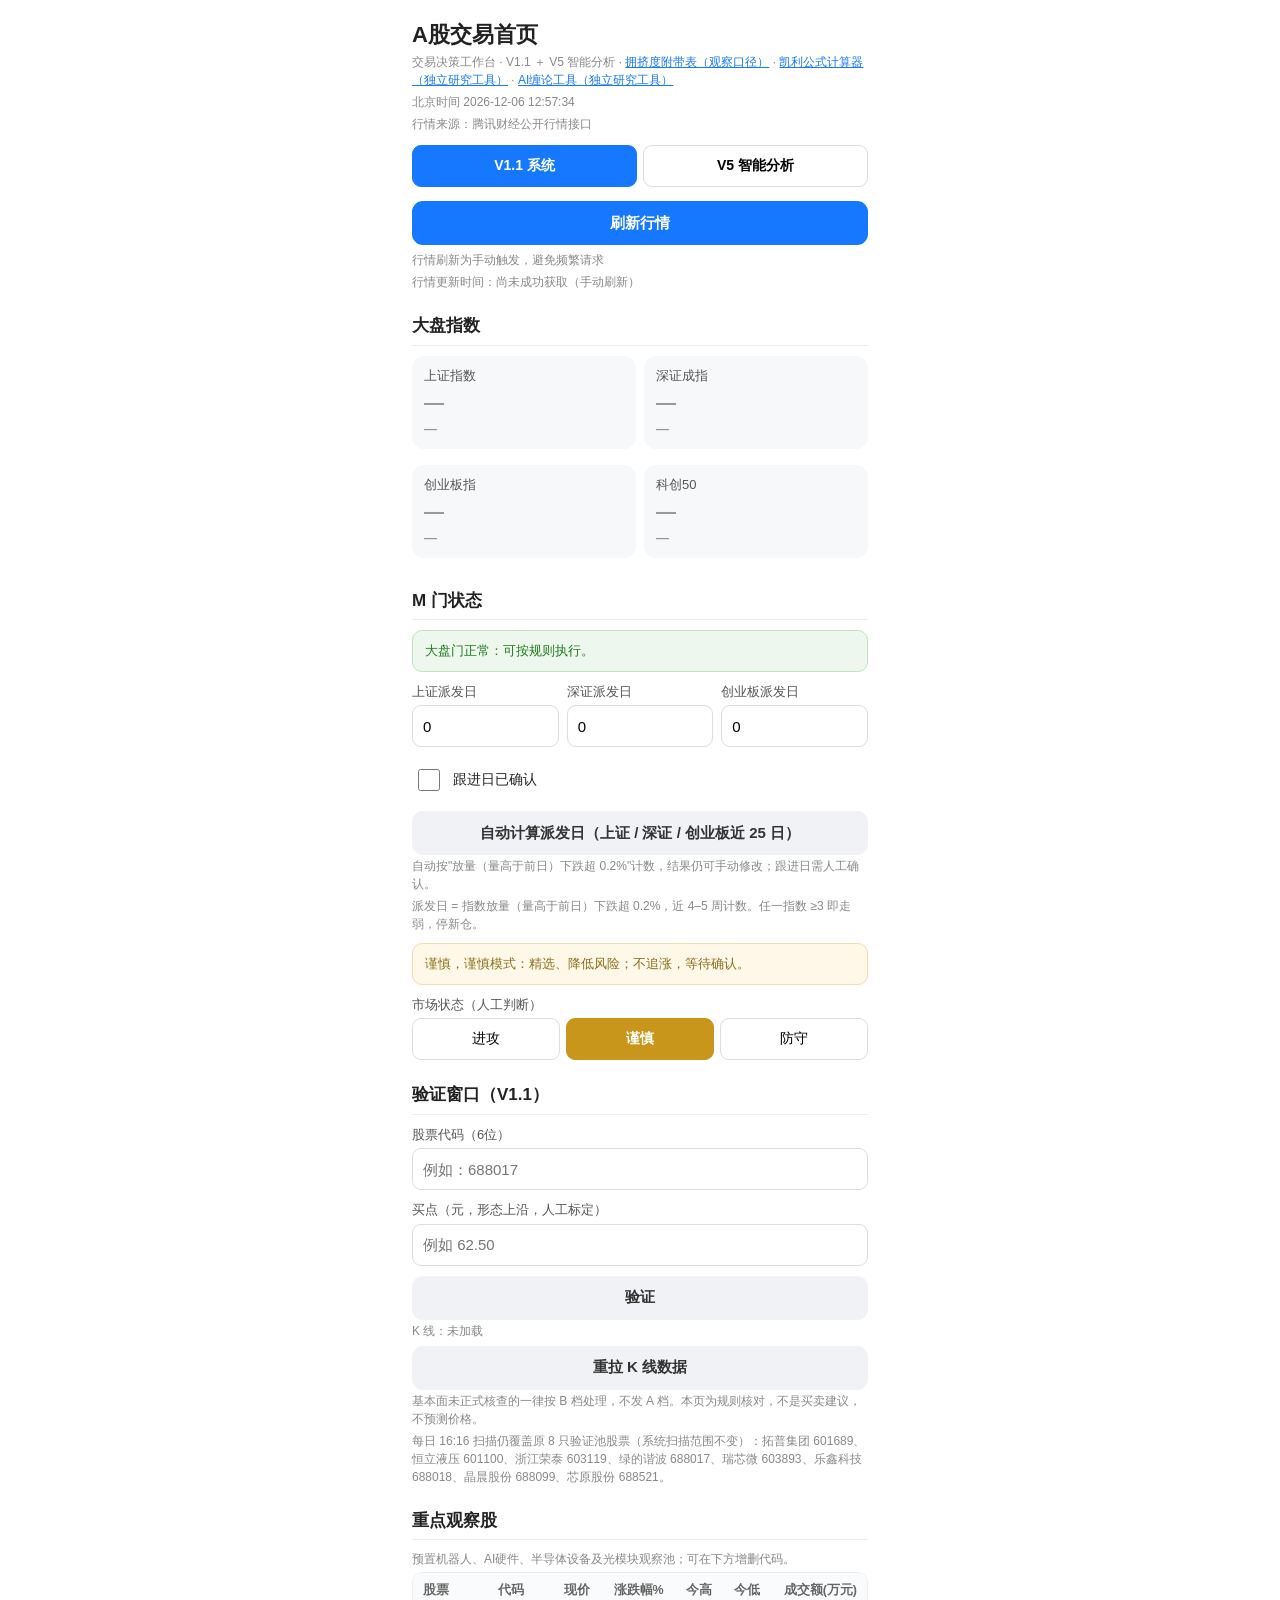
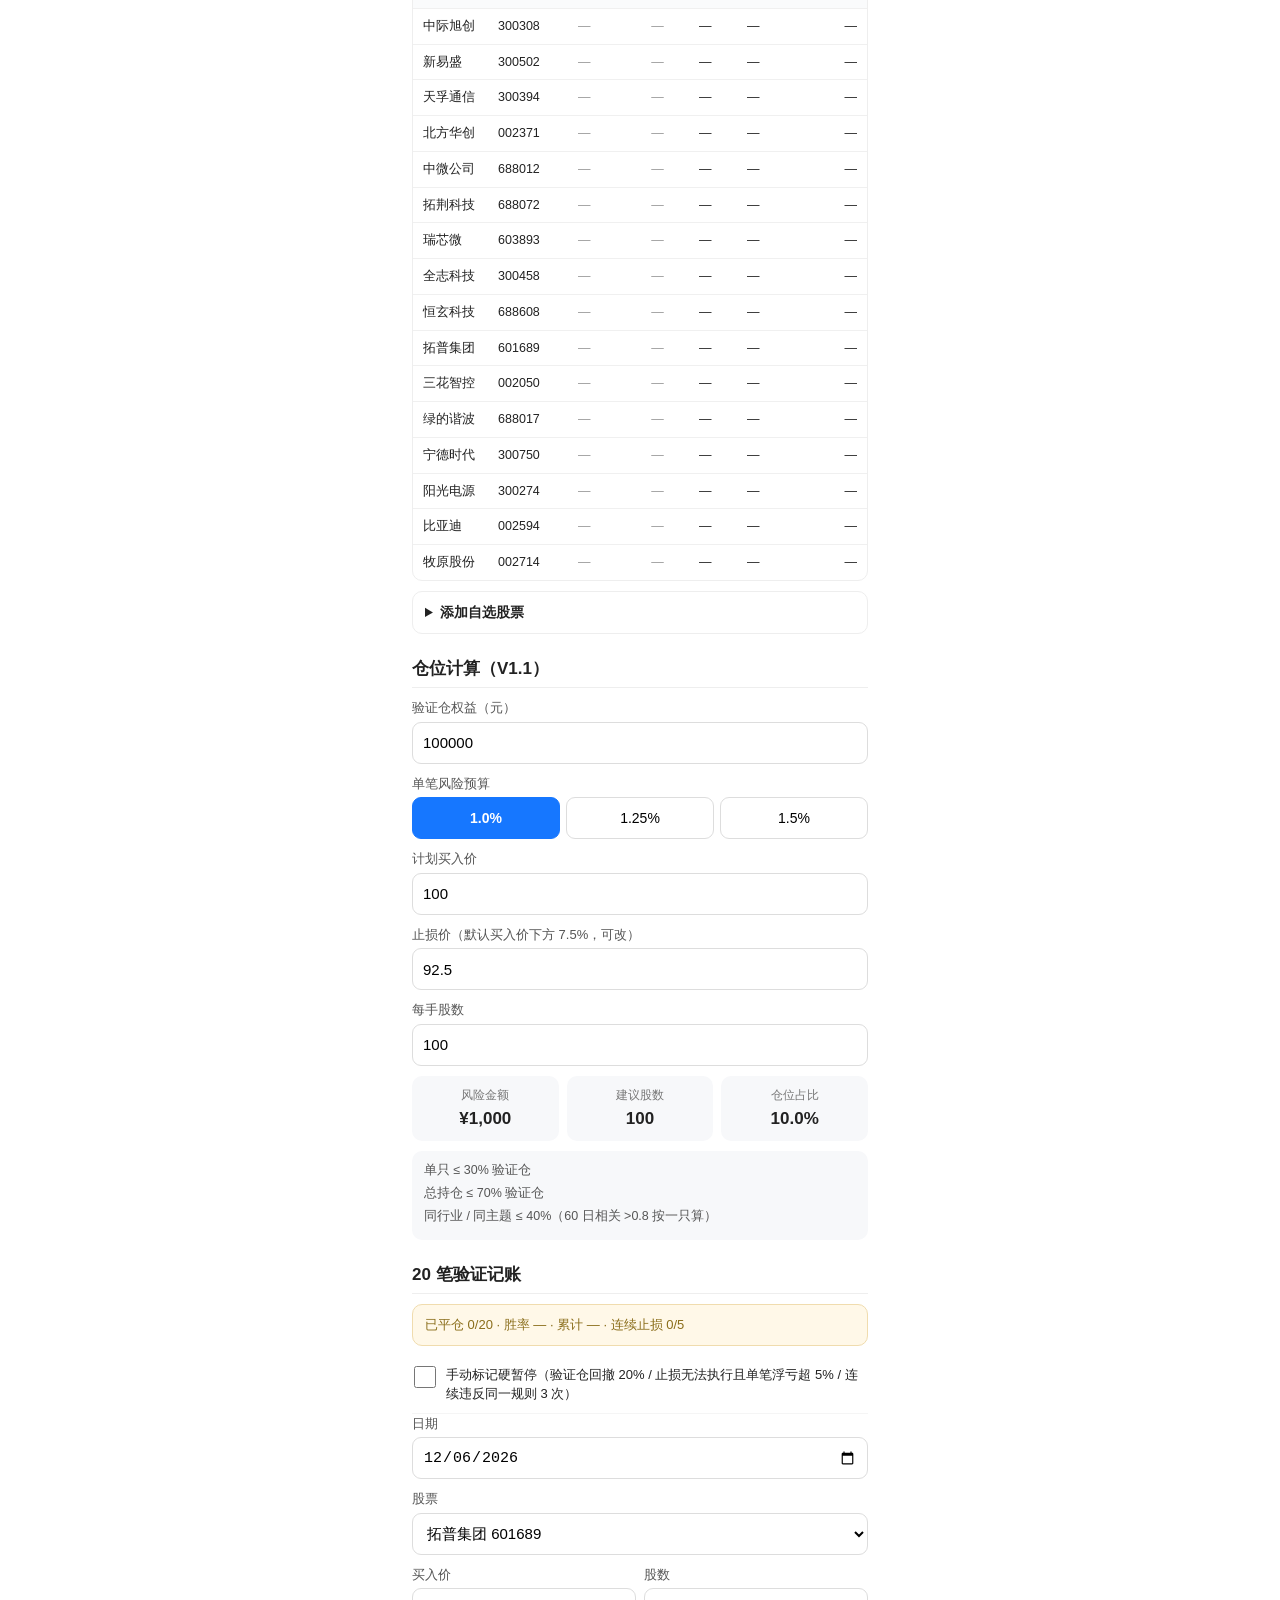
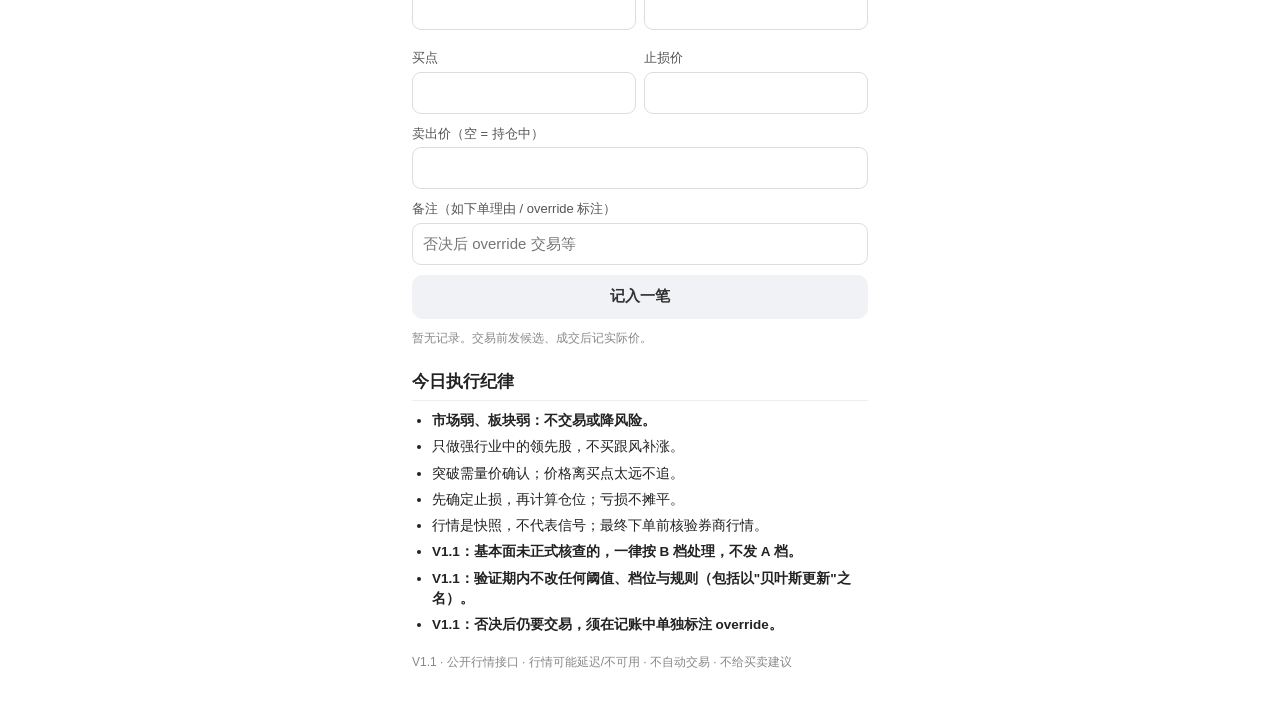
==== index.html @ 300ef2fe "首页导航：加拥挤度附带表链接" ====
<!DOCTYPE html>
<html lang="zh-CN">
<head>
<meta charset="UTF-8">
<meta name="viewport" content="width=device-width, initial-scale=1.0, viewport-fit=cover">
<title>A股交易首页</title>
<link rel="manifest" href="manifest-app.json?v=20261104c">
<meta name="theme-color" content="#d32f2f">
<style>
  *{box-sizing:border-box;-webkit-tap-highlight-color:transparent}
  body{margin:0;background:#fff;color:#222;font-family:-apple-system,BlinkMacSystemFont,"PingFang SC","Hiragino Sans GB","Microsoft YaHei",sans-serif;font-size:14px;line-height:1.5}
  .wrap{max-width:480px;margin:0 auto;padding:12px 12px 48px}
  h1{font-size:22px;margin:6px 0 2px}
  h2{font-size:17px;margin:22px 0 10px;padding-bottom:6px;border-bottom:1px solid #eee}
  .caption{font-size:12px;color:#888;margin:2px 0 4px}
  .card{background:#f7f8fa;border-radius:12px;padding:10px 12px;margin-bottom:8px}
  .grid2{display:grid;grid-template-columns:1fr 1fr;gap:8px}
  .grid3{display:grid;grid-template-columns:1fr 1fr 1fr;gap:8px}
  .idx-name{font-size:13px;color:#555}
  .idx-price{font-size:20px;font-weight:700;margin:2px 0}
  .idx-pct{font-size:13px;font-weight:600}
  .up{color:#e04545}.down{color:#1a9e54}.flat{color:#999}
  .banner{border-radius:10px;padding:10px 12px;margin:10px 0;font-size:13px}
  .banner.attack{background:#eef7ee;border:1px solid #bfe3bf;color:#1e7a1e}
  .banner.careful{background:#fff8e8;border:1px solid #f0dcae;color:#8a6d1a}
  .banner.defend{background:#fdeaea;border:1px solid #f3b8b8;color:#b02a2a}
  button{font-size:15px}
  .btn{display:block;width:100%;min-height:44px;border:none;border-radius:11px;background:#1677ff;color:#fff;font-weight:600;cursor:pointer}
  .btn:disabled{background:#9cc0f5}
  .btn-ghost{background:#f0f2f5;color:#333}
  .table-wrap{overflow-x:auto;-webkit-overflow-scrolling:touch;border:1px solid #eee;border-radius:10px}
  table{border-collapse:collapse;width:100%;font-size:12.5px;white-space:nowrap}
  th,td{padding:8px 10px;text-align:right;border-bottom:1px solid #f0f0f0}
  th:first-child,td:first-child,th:nth-child(2),td:nth-child(2){text-align:left}
  th{background:#fafbfc;color:#666;font-weight:600;position:sticky;top:0}
  tr:last-child td{border-bottom:none}
  .field{margin-bottom:10px}
  .field label{display:block;font-size:13px;color:#555;margin-bottom:4px}
  .field input,.field select{width:100%;min-height:42px;border:1px solid #ddd;border-radius:9px;padding:8px 10px;font-size:15px;background:#fff}
  .seg{display:flex;gap:6px}
  .seg button{flex:1;min-height:42px;border:1px solid #ddd;border-radius:9px;background:#fff;font-size:14px;cursor:pointer}
  .seg button.on{background:#1677ff;border-color:#1677ff;color:#fff;font-weight:600}
  .mode-row{display:flex;gap:6px}
  .mode-row button{flex:1;min-height:42px;border:1px solid #ddd;border-radius:9px;background:#fff;font-size:14px;cursor:pointer}
  .mode-row button.on-attack{background:#1e7a1e;border-color:#1e7a1e;color:#fff;font-weight:600}
  .mode-row button.on-careful{background:#c8961a;border-color:#c8961a;color:#fff;font-weight:600}
  .mode-row button.on-defend{background:#b02a2a;border-color:#b02a2a;color:#fff;font-weight:600}
  .err{background:#fdeaea;border:1px solid #f3b8b8;color:#b02a2a;border-radius:10px;padding:10px 12px;font-size:13px;margin:10px 0;display:none}
  .metrics{display:grid;grid-template-columns:1fr 1fr 1fr;gap:8px;margin-top:10px}
  .metric{background:#f7f8fa;border-radius:10px;padding:10px 8px;text-align:center}
  .metric .k{font-size:12px;color:#777}
  .metric .v{font-size:17px;font-weight:700;margin-top:2px}
  ul.discipline{margin:6px 0;padding-left:20px;font-size:13.5px}
  ul.discipline li{margin-bottom:6px}
  .custom-row{display:flex;align-items:center;justify-content:space-between;gap:8px;padding:9px 4px;border-bottom:1px solid #f0f0f0;font-size:13.5px}
  .custom-row:last-child{border-bottom:none}
  .del{border:1px solid #f3b8b8;background:#fff;color:#b02a2a;border-radius:8px;min-height:34px;padding:4px 12px;font-size:13px;cursor:pointer}
  .note{font-size:12px;color:#999;margin-top:8px}
  details{margin-top:10px;border:1px solid #eee;border-radius:10px;padding:10px 12px}
  summary{font-size:14px;font-weight:600;cursor:pointer}
  /* V1.1 新增样式 */
  .badge{font-size:12px;padding:3px 10px;border-radius:9px;font-weight:700;white-space:nowrap}
  .badge.a{background:#eef7ee;color:#1e7a1e;border:1px solid #bfe3bf}
  .badge.b{background:#fff8e8;color:#8a6d1a;border:1px solid #f0dcae}
  .badge.c{background:#f4f6f8;color:#888;border:1px solid #e2e6ea}
  .chk{display:flex;gap:10px;align-items:flex-start;padding:9px 2px;border-bottom:1px solid #f5f5f5;font-size:13px}
  .chk:last-child{border-bottom:none}
  .chk input{width:22px;height:22px;margin:1px 0 0;flex:none}
  .pool-head{display:flex;justify-content:space-between;align-items:center;gap:8px}
  .pool-name{font-size:15px;font-weight:700}
  .pool-code{font-size:12px;color:#888}
  .pool-quote{font-size:12.5px;color:#555;margin-top:4px}
  .limits{background:#f7f8fa;border-radius:10px;padding:10px 12px;font-size:12.5px;color:#555;margin-top:10px}
  .limits div{margin-bottom:4px}
  .trade{border:1px solid #eee;border-radius:12px;padding:10px 12px;margin-bottom:8px;font-size:13px}
  .trade .t-head{display:flex;justify-content:space-between;align-items:center;gap:8px;margin-bottom:6px}
  .trade .t-note{font-size:12px;color:#888;margin-top:6px}
  .switch-row{display:flex;align-items:center;gap:10px;padding:9px 2px;font-size:13.5px}
  .switch-row input{width:22px;height:22px}
/* ---------- V5 智能分析 ---------- */
.v5tag{display:inline-block;font-size:11px;background:#eef2ff;color:#3b5bdb;border:1px solid #c9d6ff;border-radius:6px;padding:1px 7px;margin-left:6px;vertical-align:2px}
#tabBar{margin:12px 0 4px}
#tabBar button{font-weight:600}
.v5h3{font-size:15px;margin:16px 0 8px}
.v5kv{display:flex;justify-content:space-between;font-size:13px;padding:5px 0;border-bottom:1px solid #f0f0f0}
.v5kv .k{color:#666}
.v5kv .v{font-weight:600}
.progress{height:8px;background:#eef0f3;border-radius:6px;overflow:hidden;margin:10px 0}
.progress>div{height:100%;width:0;background:#1677ff;border-radius:6px;transition:width .2s}
canvas.v5chart{width:100%;height:150px;border:1px solid #eee;border-radius:10px;margin-top:8px}
textarea.v5ta{width:100%;min-height:70px;border:1px solid #ddd;border-radius:9px;padding:8px 10px;font-size:15px}
.v5grid2{display:grid;grid-template-columns:1fr 1fr;gap:8px}
.v5warn{background:#fff8e8;border:1px solid #f0dcae;color:#8a6d1a;border-radius:10px;padding:10px 12px;margin:10px 0;font-size:13px}
.v5kv .ok{color:#1e7a1e}
.v5kv .no{color:#b02a2a}
.v5kv .na{color:#999}

</style>
</head>
<body>
<!-- V1.1 -->
<div class="wrap">

  <h1>A股交易首页</h1>
  <div class="caption">交易决策工作台 · V1.1 ＋ V5 智能分析 · <a href="crowding.html" style="color:#1677ff">拥挤度附带表（观察口径）</a> · <a href="kelly.html" style="color:#1677ff">凯利公式计算器（独立研究工具）</a> · <a href="chan.html" style="color:#1677ff">AI缠论工具（独立研究工具）</a></div>
  <div class="caption" id="bjTime"></div>
  <div class="caption">行情来源：腾讯财经公开行情接口</div>
  <div class="seg" id="tabBar">
    <button data-tab="v11" class="on">V1.1 系统</button>
    <button data-tab="v5">V5 智能分析</button>
  </div>
  <div id="tabV11">

  <div class="err" id="quoteError"></div>

  <div class="field" style="margin-top:14px">
    <button class="btn" id="refreshBtn">刷新行情</button>
    <div class="caption" style="margin-top:6px">行情刷新为手动触发，避免频繁请求</div>
    <div class="caption" id="quoteTime">行情更新时间：尚未成功获取（手动刷新）</div>
  </div>

  <h2>大盘指数</h2>
  <div class="grid2" id="indexGrid"></div>

  <h2>M 门状态</h2>
  <div class="banner attack" id="mgateBanner"></div>
  <div class="grid3">
    <div class="field"><label>上证派发日</label><input id="mg0" type="number" min="0" max="10" step="1" inputmode="numeric"></div>
    <div class="field"><label>深证派发日</label><input id="mg1" type="number" min="0" max="10" step="1" inputmode="numeric"></div>
    <div class="field"><label>创业板派发日</label><input id="mg2" type="number" min="0" max="10" step="1" inputmode="numeric"></div>
  </div>
  <label class="switch-row"><input type="checkbox" id="mgFollow"> 跟进日已确认</label>
  <button class="btn btn-ghost" id="mgAutoBtn" style="margin-top:8px">自动计算派发日（上证 / 深证 / 创业板近 25 日）</button>
  <div class="caption">自动按"放量（量高于前日）下跌超 0.2%"计数，结果仍可手动修改；跟进日需人工确认。</div>
  <div class="caption">派发日 = 指数放量（量高于前日）下跌超 0.2%，近 4–5 周计数。任一指数 ≥3 即走弱，停新仓。</div>

  <div class="banner careful" id="modeBanner"></div>

  <div class="field">
    <label>市场状态（人工判断）</label>
    <div class="mode-row" id="modeRow">
      <button data-m="进攻">进攻</button>
      <button data-m="谨慎">谨慎</button>
      <button data-m="防守">防守</button>
    </div>
  </div>

  <h2>验证窗口（V1.1）</h2>
  <div class="field"><label>股票代码（6位）</label><input id="vwCode" inputmode="numeric" maxlength="6" placeholder="例如：688017"></div>
  <div class="field"><label>买点（元，形态上沿，人工标定）</label><input id="vwBuy" inputmode="decimal" placeholder="例如 62.50"></div>
  <button class="btn btn-ghost" id="vwBtn">验证</button>
  <div class="caption" id="klineStatus">K 线：未加载</div>
  <button class="btn btn-ghost" id="klineRetryBtn" style="margin-top:6px">重拉 K 线数据</button>
  <div class="card" id="vwCard" style="display:none;margin-top:10px">
    <div class="pool-head"><div><span class="pool-name" id="vwName">—</span> <span class="pool-code" id="vwCodeShow">—</span></div>
    <span class="badge c" id="vwBadge">C 档·无信号</span></div>
    <div class="pool-quote" id="vwQuote">现价 — · 涨跌幅 —</div>
    <div id="vwRows" style="margin-top:8px"></div>
    <label class="chk"><input type="checkbox" id="vwShape"><span>5、形态收紧（底部 ≥7–8 周）— 人工确认</span></label>
    <div class="caption">买点与形态需人工确认；其余 6 项自动计算（K 线：8 只验证池来自本地每日更新，其他股票走新浪实时接口前复权口径，仅供参考，正式信号以收盘后扫描为准）。放量取规则 40%–50% 区间下限（量比 ≥1.4x）。基本面引用 2026-11-04 正式核查结论，不在核查名单内的按"未核查"处理、不发 A 档。若期间有除权除息，买点请按前复权因子手动调整。</div>
  </div>
  <div class="caption">基本面未正式核查的一律按 B 档处理，不发 A 档。本页为规则核对，不是买卖建议，不预测价格。</div>
  <div class="caption">每日 16:16 扫描仍覆盖原 8 只验证池股票（系统扫描范围不变）：拓普集团 601689、恒立液压 601100、浙江荣泰 603119、绿的谐波 688017、瑞芯微 603893、乐鑫科技 688018、晶晨股份 688099、芯原股份 688521。</div>

  <h2>重点观察股</h2>
  <div class="caption">预置机器人、AI硬件、半导体设备及光模块观察池；可在下方增删代码。</div>
  <div class="table-wrap">
    <table>
      <thead><tr><th>股票</th><th>代码</th><th>现价</th><th>涨跌幅%</th><th>今高</th><th>今低</th><th>成交额(万元)</th></tr></thead>
      <tbody id="watchBody"></tbody>
    </table>
  </div>

  <details>
    <summary>添加自选股票</summary>
    <div class="field" style="margin-top:10px"><label>名称</label><input id="customName" placeholder="例如：贵州茅台"></div>
    <div class="field"><label>代码（6位）</label><input id="customCode" inputmode="numeric" placeholder="例如：600519"></div>
    <button class="btn btn-ghost" id="addCustomBtn">添加到自选列表</button>
    <div class="caption">自选保存在本机浏览器（localStorage），换设备需重新添加。</div>
    <div id="customList" style="margin-top:8px"></div>
    <div class="table-wrap" id="customTableWrap" style="margin-top:8px;display:none">
      <table>
        <thead><tr><th>股票</th><th>代码</th><th>现价</th><th>涨跌幅%</th><th>成交额(万元)</th></tr></thead>
        <tbody id="customBody"></tbody>
      </table>
    </div>
  </details>

  <h2>仓位计算（V1.1）</h2>
  <div class="field"><label>验证仓权益（元）</label><input id="veq" type="number" min="1000" value="100000" step="10000"></div>
  <div class="field"><label>单笔风险预算</label>
    <div class="seg" id="v11RiskSeg">
      <button data-r="1.0" class="on">1.0%</button>
      <button data-r="1.25">1.25%</button>
      <button data-r="1.5">1.5%</button>
    </div>
  </div>
  <div class="field"><label>计划买入价</label><input id="vbuy" type="number" min="0.01" value="100" step="0.1"></div>
  <div class="field"><label>止损价（默认买入价下方 7.5%，可改）</label><input id="vsl" type="number" min="0.01" value="92.5" step="0.1"></div>
  <div class="field"><label>每手股数</label><input id="vlot" type="number" min="1" value="100" step="100"></div>
  <div class="err" id="posError2" style="display:none"></div>
  <div class="metrics" id="posMetrics2" style="display:none">
    <div class="metric"><div class="k">风险金额</div><div class="v" id="mRisk2"></div></div>
    <div class="metric"><div class="k">建议股数</div><div class="v" id="mShares2"></div></div>
    <div class="metric"><div class="k">仓位占比</div><div class="v" id="mPos2"></div></div>
  </div>
  <div id="posWarn2" style="margin-top:8px"></div>
  <div class="limits">
    <div>单只 ≤ 30% 验证仓</div>
    <div>总持仓 ≤ 70% 验证仓</div>
    <div>同行业 / 同主题 ≤ 40%（60 日相关 &gt;0.8 按一只算）</div>
  </div>

  <h2>20 笔验证记账</h2>
  <div class="banner careful" id="tradeSummary">已平仓 0/20</div>
  <div class="err" id="hardStopWarn" style="display:none">触及硬暂停线：连续 5 笔止损，停新仓复盘。</div>
  <div class="banner defend" id="hardPauseBanner" style="display:none;margin-top:8px">硬暂停线已触发（手动标记），停新仓复盘。</div>
  <label class="chk"><input type="checkbox" id="hardPauseManual"><span>手动标记硬暂停（验证仓回撤 20% / 止损无法执行且单笔浮亏超 5% / 连续违反同一规则 3 次）</span></label>
  <div class="field"><label>日期</label><input id="trDate" type="date"></div>
  <div class="field"><label>股票</label><select id="trStock"></select></div>
  <div class="field" id="trManualWrap" style="display:none"><label>手动输入股票（名称）</label><input id="trStockManual" placeholder="例如：贵州茅台 600519"></div>
  <div class="grid2">
    <div class="field"><label>买入价</label><input id="trBuy" type="number" min="0.01" step="0.01" inputmode="decimal"></div>
    <div class="field"><label>股数</label><input id="trShares" type="number" min="1" step="1" inputmode="numeric"></div>
    <div class="field"><label>买点</label><input id="trBuyPoint" type="number" min="0.01" step="0.01" inputmode="decimal"></div>
    <div class="field"><label>止损价</label><input id="trStop" type="number" min="0.01" step="0.01" inputmode="decimal"></div>
  </div>
  <div class="field"><label>卖出价（空 = 持仓中）</label><input id="trSell" type="number" min="0.01" step="0.01" inputmode="decimal"></div>
  <div class="field"><label>备注（如下单理由 / override 标注）</label><input id="trNote" placeholder="否决后 override 交易等"></div>
  <button class="btn btn-ghost" id="addTradeBtn">记入一笔</button>
  <div id="tradeList" style="margin-top:10px"></div>

  <h2>今日执行纪律</h2>
  <ul class="discipline">
    <li><b>市场弱、板块弱：不交易或降风险。</b></li>
    <li>只做强行业中的领先股，不买跟风补涨。</li>
    <li>突破需量价确认；价格离买点太远不追。</li>
    <li>先确定止损，再计算仓位；亏损不摊平。</li>
    <li>行情是快照，不代表信号；最终下单前核验券商行情。</li>
    <li><b>V1.1：基本面未正式核查的，一律按 B 档处理，不发 A 档。</b></li>
    <li><b>V1.1：验证期内不改任何阈值、档位与规则（包括以"贝叶斯更新"之名）。</b></li>
    <li><b>V1.1：否决后仍要交易，须在记账中单独标注 override。</b></li>
  </ul>

  <div class="caption" style="margin-top:18px">V1.1 · 公开行情接口 · 行情可能延迟/不可用 · 不自动交易 · 不给买卖建议</div>
</div>
  <div id="tabV5" style="display:none">
<h2>V5 智能分析<span class="v5tag">研究参考</span></h2>
<div class="v5warn">这是 ChatGPT V5 通用分析原型的手机版，仅作研究参考。<b>它不是 V1.1 系统</b>：技术评分、"进入候选"等结论文字不是买卖信号；V1.1 的 7 条件人工核对、M 门、A 档基本面门槛不变。财务由东方财富数据中心自动拉取最新报告期数据填充（可手动修改）；扣非同比不在该接口内，V1.1 正式核查仍以巨潮公告为准。市场环境为均线口径，非 V1.1 M 门（派发日计数）。</div>

<div class="seg" id="v5ModeSeg">
  <button data-v5m="single" class="on">单只股票</button>
  <button data-v5m="sector">板块筛选</button>
  <button data-v5m="compare">多股比较</button>
</div>

<!-- 单只股票 -->
<div id="v5mSingle">
  <div class="field" style="margin-top:10px"><label>股票代码（6 位）</label><input id="v5Code" inputmode="numeric" maxlength="6" value="603893"></div>
  <button class="btn" id="v5AnalyzeBtn">开始智能分析</button>
  <div class="err" id="v5Err" style="display:none"></div>
  <div id="v5SingleOut" style="display:none">
    <div class="v5h3" id="v5Title"></div>
    <div class="caption" id="v5Cap"></div>
    <div class="metrics">
      <div class="metric"><div class="k">最新价</div><div class="v" id="v5Price">—</div></div>
      <div class="metric"><div class="k">涨跌幅</div><div class="v" id="v5Pct">—</div></div>
      <div class="metric"><div class="k">市场环境</div><div class="v" id="v5Mkt">—</div></div>
      <div class="metric"><div class="k">技术评分</div><div class="v" id="v5Score">—</div></div>
    </div>
    <div class="v5h3">1｜财务增长（自动拉取最新报告期，可手动修改）</div>
    <div class="v5grid2">
      <div class="field"><label>营收同比 %</label><input id="v5fRev" type="number" step="0.01" inputmode="decimal" placeholder="如 25.5"></div>
      <div class="field"><label>净利润同比 %（归母）</label><input id="v5fProf" type="number" step="0.01" inputmode="decimal" placeholder="如 30.2"></div>
      <div class="field"><label>ROE %</label><input id="v5fRoe" type="number" step="0.01" inputmode="decimal"></div>
      <div class="field"><label>EPS（元）</label><input id="v5fEps" type="number" step="0.001" inputmode="decimal"></div>
      <div class="field"><label>每股经营现金流（元）</label><input id="v5fOcf" type="number" step="0.01" inputmode="decimal"></div>
    </div>
    <div class="caption">财务可用性 <span id="v5FinAvail">0</span>/5；缺失不计分、不当零。N（新产品/催化）、I（机构持仓变化）需结合公告人工核验。</div>
    <div class="caption" id="v5FinSrc"></div>
    <div class="caption" id="v5CaLine" style="display:none"></div>
    <div class="v5h3">2｜趋势与突破</div>
    <div class="metrics">
      <div class="metric"><div class="k">MA20</div><div class="v" id="v5ma20">—</div></div>
      <div class="metric"><div class="k">MA50</div><div class="v" id="v5ma50">—</div></div>
      <div class="metric"><div class="k">MA200</div><div class="v" id="v5ma200">—</div></div>
      <div class="metric"><div class="k">50 日量比</div><div class="v" id="v5volr">—</div></div>
    </div>
    <div id="v5TechKv" style="margin-top:8px"></div>
    <canvas class="v5chart" id="v5Chart"></canvas>
    <div class="v5h3">3｜交易计划与风险（参考）</div>
    <div class="field"><label>账户资金（元）</label><input id="v5Cap2" type="number" min="1000" value="100000" step="10000"></div>
    <div class="field"><label>单笔风险预算</label>
      <div class="seg" id="v5RiskSeg">
        <button data-r="1.0" class="on">1.0%</button><button data-r="1.25">1.25%</button><button data-r="1.5">1.5%</button>
      </div>
    </div>
    <div class="field"><label>目标风险收益比</label>
      <div class="seg" id="v5RrSeg">
        <button data-rr="1.5">1.5</button><button data-rr="2.0" class="on">2.0</button><button data-rr="2.5">2.5</button><button data-rr="3.0">3.0</button>
      </div>
    </div>
    <div class="metrics">
      <div class="metric"><div class="k">参考止损</div><div class="v" id="v5Stop">—</div></div>
      <div class="metric"><div class="k" id="v5TgtK">2.0R 目标</div><div class="v" id="v5Tgt">—</div></div>
      <div class="metric"><div class="k">风险预算</div><div class="v" id="v5RiskCash">—</div></div>
      <div class="metric"><div class="k">风险仓位股数</div><div class="v" id="v5Shares">—</div></div>
    </div>
    <div class="caption">参考价位是规则计算结果，不是买入指令。参考止损取现价×0.925（V1.1 硬止损 7–8%，此处取 7.5%）；20 日最低仅作参考，不决定止损。若止损结构不合理，应放弃交易而非扩大风险。</div>
    <div class="v5h3">4｜系统结论（规则化，非预测）</div>
    <div class="banner careful" id="v5Verdict"></div>
  </div>
</div>

<!-- 板块筛选 -->
<div id="v5mSector" style="display:none">
  <div class="field" style="margin-top:10px"><label>选择行业（东方财富行业板块）</label><select id="v5Industry"><option>加载中…</option></select></div>
  <div class="field"><label>扫描数量（按成交额优先，10–60）</label><input id="v5TopN" type="number" value="30" min="10" max="60" inputmode="numeric"></div>
  <button class="btn" id="v5ScanBtn">扫描行业强势股</button>
  <div class="progress" id="v5ProgWrap" style="display:none"><div id="v5Prog"></div></div>
  <div class="err" id="v5SectorErr" style="display:none"></div>
  <div class="table-wrap" style="margin-top:8px"><table>
    <thead><tr><th>代码</th><th>名称</th><th>技术评分</th><th>Stage2</th><th>55日突破</th><th>近高位</th><th>50日量比</th><th>60日收益%</th><th>最新价</th></tr></thead>
    <tbody id="v5SectorBody"><tr><td colspan="9" style="text-align:center;color:#999">尚未扫描</td></tr></tbody>
  </table></div>
  <button class="btn btn-ghost" id="v5CsvBtn" style="display:none;margin-top:8px">下载扫描结果 CSV</button>
  <div class="caption">按成交额抽取前 N 只，非全行业全量排名；技术评分 = Stage2 25 + 20日突破 10 + 55日突破 10 + 近250日高点 15 + 60日收益 15 + 120日收益 10 + 50日量比 15，非收益预测；财务/产业链需对候选逐只做单股分析。</div>
</div>

<!-- 多股比较 -->
<div id="v5mCompare" style="display:none">
  <div class="field" style="margin-top:10px"><label>股票代码（逗号 / 换行分隔）</label><textarea class="v5ta" id="v5Codes">603893,688256,300308</textarea></div>
  <button class="btn" id="v5CmpBtn">比较股票</button>
  <div class="err" id="v5CmpErr" style="display:none"></div>
  <div class="table-wrap" style="margin-top:8px"><table>
    <thead><tr><th>代码</th><th>名称</th><th>技术评分</th><th>Stage2</th><th>55日突破</th><th>50日量比</th><th>60日收益%</th><th>最新价</th></tr></thead>
    <tbody id="v5CmpBody"><tr><td colspan="8" style="text-align:center;color:#999">尚未比较</td></tr></tbody>
  </table></div>
  <button class="btn btn-ghost" id="v5CmpCsvBtn" style="display:none;margin-top:8px">下载比较结果 CSV</button>
</div>

<div class="caption" style="margin-top:18px">V5 · 数据源：腾讯 / 新浪 / 东方财富公开接口；财务：东方财富数据中心（最新报告期） · K 线为新浪前复权口径 · 仅研究参考，不构成投资建议，不自动下单</div>

  </div>

<script>
(function(){
"use strict";
var DASH = "—";

/* ---------- 数据：指数与观察池（与 app.py 一致） ---------- */
var INDEXES = [["上证指数","sh000001"],["深证成指","sz399001"],["创业板指","sz399006"],["科创50","sh000688"]];
var DEFAULT_WATCH = [
  ["中际旭创","300308"],["新易盛","300502"],["天孚通信","300394"],
  ["北方华创","002371"],["中微公司","688012"],["拓荆科技","688072"],
  ["瑞芯微","603893"],["全志科技","300458"],["恒玄科技","688608"],
  ["拓普集团","601689"],["三花智控","002050"],["绿的谐波","688017"],
  ["宁德时代","300750"],["阳光电源","300274"],["比亚迪","002594"],
  ["牧原股份","002714"]
];
/* ---------- V1.1：8 只验证池 ---------- */
var V11_POOL = [
  ["拓普集团","601689"],["恒立液压","601100"],["浙江荣泰","603119"],["绿的谐波","688017"],
  ["瑞芯微","603893"],["乐鑫科技","688018"],["晶晨股份","688099"],["芯原股份","688521"]
];
/* CONDS 已替换为 6 自动 + 1 人工核对（见下方验证池 A 档检查） */

/* ---------- market_code（与 app.py 一致） ---------- */
function marketCode(code){
  code = String(code).trim().toLowerCase();
  if(code.indexOf("sh")===0 || code.indexOf("sz")===0 || code.indexOf("bj")===0) return code;
  if(/^[659]/.test(code)) return "sh"+code;
  if(/^[48]/.test(code)) return "bj"+code;
  return "sz"+code;
}

/* ---------- 工具 ---------- */
function $(id){ return document.getElementById(id); }
function fmt2(v){ return v==null ? DASH : v.toFixed(2); }
function fmtPct(v){ return v==null ? DASH : (v>=0?"+":"")+v.toFixed(2)+"%"; }
function fmtInt(v){ return v==null ? DASH : Math.round(v).toLocaleString("en-US"); }
function money(v){ return v==null ? DASH : "¥"+Math.round(v).toLocaleString("en-US"); }
function cls(v){ return v==null ? "flat" : (v>0 ? "up" : (v<0 ? "down" : "flat")); }
function esc(s){ return String(s==null?"":s).replace(/&/g,"&amp;").replace(/</g,"&lt;").replace(/>/g,"&gt;").replace(/"/g,"&quot;"); }
function bjNow(){
  return new Intl.DateTimeFormat("zh-CN",{timeZone:"Asia/Shanghai",year:"numeric",month:"2-digit",day:"2-digit",hour:"2-digit",minute:"2-digit",second:"2-digit",hour12:false}).format(new Date()).replace(/\//g,"-");
}
function bjHM(){
  return new Intl.DateTimeFormat("zh-CN",{timeZone:"Asia/Shanghai",hour:"2-digit",minute:"2-digit",second:"2-digit",hour12:false}).format(new Date());
}
function bjDate(){
  var g = {};
  new Intl.DateTimeFormat("zh-CN",{timeZone:"Asia/Shanghai",year:"numeric",month:"2-digit",day:"2-digit"}).formatToParts(new Date()).forEach(function(x){ g[x.type]=x.value; });
  return g.year+"-"+g.month+"-"+g.day;
}

/* ---------- 行情获取：动态 script 标签（JSONP 方式，绕过 CORS） ---------- */
function fetchQuotes(codes, cb){
  var mapped = codes.map(marketCode);
  var s = document.createElement("script");
  s.charset = "gbk";
  var done = false;
  function finish(err, out){
    if(done) return; done = true;
    clearTimeout(timer);
    if(s.parentNode) s.parentNode.removeChild(s);
    cb(err, out);
  }
  var timer = setTimeout(function(){ finish(new Error("请求超时（12秒），可能是网络或上游接口不可用")); }, 12000);
  s.onload = function(){
    var out = {};
    for(var i=0;i<mapped.length;i++){
      var mc = mapped[i], key = "v_"+mc;
      try{
        var raw = window[key];
        try{ delete window[key]; }catch(e){ window[key] = undefined; }
        if(typeof raw !== "string") continue;
        var f = raw.split("~");
        if(f.length < 33) continue;              /* 与 app.py 一致：字段不足则跳过 */
        var num = function(idx){
          if(idx >= f.length || f[idx]==="" || f[idx]==null) return null;
          var v = parseFloat(f[idx]);
          return isNaN(v) ? null : v;
        };
        out[mc] = {
          name: f[1], code: f[2],
          price: num(3), prev: num(4), open: num(5),
          change: num(31), pct: num(32),
          high: num(33), low: num(34),
          volume: num(36), amount_wan: num(37), turnover: num(38),
          time: f[30] || ""
        };
      }catch(e){ /* 单只解析失败不影响其他 */ }
    }
    finish(null, out);
  };
  s.onerror = function(){ finish(new Error("网络请求失败，可能是网络或上游接口不可用")); };
  s.src = "https://qt.gtimg.cn/q=" + mapped.join(",");
  document.head.appendChild(s);
}

/* ---------- 状态 ---------- */
var quotes = {};
function getQ(code){ return quotes[marketCode(code)] || {}; }

/* ---------- 渲染：指数卡 ---------- */
function renderIndexes(){
  var html = "";
  INDEXES.forEach(function(it){
    var q = getQ(it[1]);
    html += '<div class="card"><div class="idx-name">'+it[0]+'</div>'
      + '<div class="idx-price '+cls(q.pct)+'">'+fmt2(q.price)+'</div>'
      + '<div class="idx-pct '+cls(q.pct)+'">'+fmtPct(q.pct)+'</div></div>';
  });
  $("indexGrid").innerHTML = html;
}

/* ---------- V1.1：M 门 ---------- */
var LS_MGATE = "v11_mgate";
function loadMgate(){
  try{
    var v = JSON.parse(localStorage.getItem(LS_MGATE)||"null");
    if(v && Array.isArray(v.dist) && v.dist.length===3) return v;
  }catch(e){}
  return {dist:[0,0,0], follow:false};
}
function saveMgate(v){ try{ localStorage.setItem(LS_MGATE, JSON.stringify(v)); }catch(e){} }
function renderMgate(){
  var v = loadMgate(), b = $("mgateBanner");
  var weak = v.dist.some(function(d){ return (+d)>=3; });
  if(weak){
    b.className = "banner defend";
    b.textContent = "大盘走弱：近 4–5 周派发日 ≥3，停新仓。";
  }else if(v.follow){
    b.className = "banner careful";
    b.textContent = "跟进日已确认：可少量买入（仓位减半，止损仍 7%–8%）。";
  }else{
    b.className = "banner attack";
    b.textContent = "大盘门正常：可按规则执行。";
  }
}
function mgateInput(){
  var v = {dist:[0,0,0], follow:$("mgFollow").checked};
  for(var i=0;i<3;i++){
    var n = parseInt($("mg"+i).value, 10);
    v.dist[i] = isNaN(n) ? 0 : Math.max(0, Math.min(10, n));
  }
  saveMgate(v); renderMgate(); vwRenderRows();
  try{ if(typeof calcPosV11==="function") calcPosV11(); }catch(e){}
}
function initMgate(){
  var v = loadMgate();
  for(var i=0;i<3;i++){ $("mg"+i).value = v.dist[i]; }
  $("mgFollow").checked = !!v.follow;
  ["mg0","mg1","mg2"].forEach(function(id){ $(id).addEventListener("input", mgateInput); });
  $("mgFollow").addEventListener("change", mgateInput);
  renderMgate();
}

/* ---------- V1.1：验证池 A 档检查（6 自动 + 1 人工） ---------- */
var LS_PCHECK = "v11_pool_checks";
function loadPChecks(){
  try{
    var v = JSON.parse(localStorage.getItem(LS_PCHECK)||"{}");
    if(v && typeof v==="object") return v;
  }catch(e){}
  return {};
}
function savePChecks(v){ try{ localStorage.setItem(LS_PCHECK, JSON.stringify(v)); }catch(e){} }
function checkOf(code){
  var all = loadPChecks();
  var c = all[code] || {buy:"", shape:false};
  return {buy: c.buy||"", shape: !!c.shape};
}
/* 基本面正式核查结论（与每日扫描 cron 同源引用） */
var FUND_DATE = "2026-11-04";
var FUND_VERDICT = {"601689":0,"601100":1,"603119":0,"688017":1,"603893":1,"688018":1,"688099":1,"688521":0};

/* ---------- 新浪 K 线（JSONP，前复权口径） ---------- */
var klines = {};
var klineErr = {};
var indexKlines = {};
var KLINE_SRC = "", KLINE_DATE = "";
function sinaSym(code){
  var c = String(code).charAt(0);
  if(c==="6"||c==="5"||c==="9") return "sh"+code;
  if(c==="4"||c==="8") return "bj"+code;
  return "sz"+code;
}
function sinaKlineP(symbol, datalen){
  return new Promise(function(resolve,reject){
    var name="v11k"+Date.now()+""+Math.floor(Math.random()*1e6);
    var done=false;
    var timer=setTimeout(function(){cleanup();reject(new Error("timeout"));},25000);
    function cleanup(){done=true;clearTimeout(timer);var s=document.getElementById(name);if(s)s.remove();try{delete window[name];}catch(e){window[name]=undefined;}}
    window[name]=function(d){if(done)return;cleanup();resolve((d&&d.result&&d.result.data)||[]);};
    var s=document.createElement("script");
    s.id=name;s.async=true;
    s.onerror=function(){if(done)return;cleanup();reject(new Error("neterr"));};
    s.src="https://quotes.sina.cn/cn/api/openapi.php/CN_MarketDataService.getKLineData?symbol="+symbol+"&scale=240&ma=no&datalen="+(datalen||350)+"&callback="+name;
    document.head.appendChild(s);
  });
}
function kmean(a){ var s=0; for(var i=0;i<a.length;i++) s+=a[i]; return a.length ? s/a.length : NaN; }

/* ---------- 6 项自动核对（顺序对应条件 1,2,3,4,6,7） ---------- */
function mgateCheck(){
  var mg = loadMgate();
  var weak = mg.dist.some(function(d){ return (+d)>=3; });
  return {ok:(!weak||!!mg.follow), label:"2、大盘门", text: weak ? (!!mg.follow?"走弱，但跟进日已确认":"走弱，停新仓") : "正常"};
}
function fundCheck(code){
  var fv = FUND_VERDICT[code];
  if(fv===1) return {ok:true, label:"4、基本面", text:"已核查通过（"+FUND_DATE+"）"};
  if(fv===0) return {ok:false, label:"4、基本面", text:"未通过（"+FUND_DATE+"）"};
  return {ok:false, label:"4、基本面", text:"未核查（不在 "+FUND_DATE+" 核查名单），不发 A 档"};
}
function autoChecks(code, buy){
  var c2 = mgateCheck(), c4 = fundCheck(code);
  var rows = klines[code];
  if(!rows || rows.length < 60){
    var why = klineErr[code] ? "K线加载失败" : "K线加载中…";
    return [
      {ok:null,label:"1、收盘站上买点",text:why},
      c2,
      {ok:null,label:"3、L 位置",text:why},
      c4,
      {ok:null,label:"6、放量",text:why},
      {ok:null,label:"7、未偏晚",text:why}
    ];
  }
  var n = rows.length, out = [];
  var close = rows.map(function(r){return parseFloat(r.close);});
  var high = rows.map(function(r){return parseFloat(r.high);});
  var vol = rows.map(function(r){return parseFloat(r.volume);});
  var lastC = close[n-1];
  /* 1 收盘站上买点 */
  if(!(buy>0)) out.push({ok:null,label:"1、收盘站上买点",text:"未填买点"});
  else out.push({ok:lastC>buy, label:"1、收盘站上买点", text:"收盘 "+lastC.toFixed(2)+(lastC>buy?" ＞ ":" ≤ ")+buy.toFixed(2)});
  out.push(c2);
  /* 3 L：收盘距 52 周高点；>30% 且 6 个月收益为负 = 落后区（§九） */
  var h52 = Math.max.apply(null, high.slice(Math.max(0,n-250)));
  var d52 = (h52-lastC)/h52;
  var ret6m = n>126 ? lastC/close[n-126]-1 : NaN;
  var lag = d52>0.30 && !(ret6m>=0);
  var zone = d52<=0.15 ? "" : (lag ? "（落后区）" : "（未确认）");
  out.push({ok:d52<=0.15, label:"3、L 位置", text:"距52周高点 "+(d52*100).toFixed(1)+"%"+zone});
  out.push(c4);
  /* 6 放量：近 60 日首个突破日的量比 */
  if(!(buy>0)) out.push({ok:null,label:"6、放量",text:"未填买点"});
  else{
    var bi=-1;
    for(var i=n-1; i>=Math.max(1,n-60); i--){ if(close[i]>buy && close[i-1]<=buy){ bi=i; break; } }
    if(bi<0) out.push({ok:null,label:"6、放量",text:"近60日无突破日"});
    else{
      var base = vol.slice(Math.max(0,bi-50), bi);
      var vr = vol[bi]/kmean(base);
      out.push({ok:vr>=1.4, label:"6、放量", text:"突破日"+rows[bi].day+"量比"+vr.toFixed(2)+"x"});
    }
  }
  /* 7 未偏晚 */
  if(!(buy>0)) out.push({ok:null,label:"7、未偏晚",text:"未填买点"});
  else{ var over=(lastC-buy)/buy; out.push({ok:over<=0.05, label:"7、未偏晚", text:"高出买点 "+(over*100).toFixed(2)+"%"}); }
  return out;
}
var TIER_TXT = {a:"A 档", b:"B 档", c:"C 档·无信号"};
function tierOf2(auto, shape, buy){
  if(!(buy>0) || auto[0].ok!==true) return "c";
  for(var i=0;i<auto.length;i++){ if(auto[i].ok!==true) return "b"; }
  if(!shape) return "b";
  return "a";
}
/* ---------- V1.1：验证窗口（单只，替代 8 只固定显示） ---------- */
var LS_VW = "v11_verify_window";
var vwCode = "";
function vwNameOf(code){
  for(var i=0;i<V11_POOL.length;i++) if(V11_POOL[i][1]===code) return V11_POOL[i][0];
  var q = getQ(code);
  return q.name || "";
}
function vwSave(){
  if(!vwCode) return;
  var all = loadPChecks();
  all[vwCode] = {buy: $("vwBuy").value.trim(), shape: $("vwShape").checked};
  savePChecks(all);
  try{ localStorage.setItem(LS_VW, vwCode); }catch(e){}
}
function vwRenderRows(){
  if(!vwCode) return;
  var buy = parseFloat($("vwBuy").value);
  var auto = autoChecks(vwCode, buy);
  var t = tierOf2(auto, $("vwShape").checked, buy);
  var b = $("vwBadge");
  b.className = "badge "+t;
  b.textContent = TIER_TXT[t];
  $("vwRows").innerHTML = auto.map(function(a){
    var cls = a.ok===true ? "ok" : (a.ok===false ? "no" : "na");
    var mark = a.ok===true ? "✓" : (a.ok===false ? "✗" : "—");
    return '<div class="v5kv"><span class="k">'+a.label+'</span><span class="v '+cls+'">'+mark+" "+a.text+'</span></div>';
  }).join("");
  vwSave();
}
function vwRenderQuote(){
  if(!vwCode) return;
  var q = getQ(vwCode);
  $("vwQuote").innerHTML = "现价 <b class='"+cls(q.pct)+"'>"+fmt2(q.price)+"</b>"
    + " · 涨跌幅 <span class='"+cls(q.pct)+"'>"+fmtPct(q.pct)+"</span>"
    + " · 今高 "+fmt2(q.high)+" 今低 "+fmt2(q.low)
    + " · 成交额 "+fmtInt(q.amount_wan)+"万";
}
function vwFetchQuote(){
  fetchQuotes([vwCode], function(err, out){
    if(err || !out) return;
    for(var k in out) quotes[k] = out[k];
    vwRenderQuote();
  });
}
function vwFetchKline(){
  if(klines[vwCode] && klines[vwCode].length >= 60){ vwKlineStatus(); vwRenderRows(); return; }
  vwKlineStatus();
  sinaKlineP(sinaSym(vwCode), 350).then(function(r){
    if(r && r.length >= 60){ klines[vwCode] = r; delete klineErr[vwCode]; if(!KLINE_SRC) KLINE_SRC = "实时接口"; }
    else { klines[vwCode] = null; klineErr[vwCode] = true; }
  }).catch(function(){ klines[vwCode] = null; klineErr[vwCode] = true; })
  .finally(function(){ vwKlineStatus(); vwRenderRows(); });
}
function vwVerify(){
  var code = $("vwCode").value.trim();
  if(!/^\d{6}$/.test(code)){ alert("请输入 6 位股票代码"); return; }
  vwCode = code;
  var c = checkOf(code);
  if(!$("vwBuy").value.trim() && c.buy) $("vwBuy").value = c.buy;
  $("vwShape").checked = c.shape;
  $("vwName").textContent = vwNameOf(code) || "—";
  $("vwCodeShow").textContent = code;
  $("vwCard").style.display = "";
  vwRenderQuote(); vwFetchQuote(); vwFetchKline();
}
function initVw(){
  $("vwBtn").onclick = vwVerify;
  $("vwBuy").addEventListener("input", function(){ if(vwCode) vwRenderRows(); });
  $("vwShape").addEventListener("change", function(){ if(vwCode) vwRenderRows(); });
  $("vwCode").addEventListener("keydown", function(e){ if(e.key==="Enter") vwVerify(); });
  try{
    var last = localStorage.getItem(LS_VW);
    if(last && /^\d{6}$/.test(last)) $("vwCode").value = last;
  }catch(e){}
}
/* ---------- M 门：自动计算派发日 ---------- */
function countDistDays(rows){
  var n = rows.length, c = 0;
  for(var i=Math.max(1,n-25); i<n; i++){
    var pv=parseFloat(rows[i-1].close), cv=parseFloat(rows[i].close);
    var pvol=parseFloat(rows[i-1].volume), cvol=parseFloat(rows[i].volume);
    if(cvol>pvol && cv/pv-1 < -0.002) c++;
  }
  return c;
}
function autoMgate(){
  var btn = $("mgAutoBtn");
  btn.disabled = true; btn.textContent = "计算中…";
  var hasLocal = indexKlines["sh000001"] && indexKlines["sz399001"] && indexKlines["sz399006"];
  var p = hasLocal
    ? Promise.resolve([indexKlines["sh000001"], indexKlines["sz399001"], indexKlines["sz399006"]])
    : Promise.all([sinaKlineP("sh000001",60),sinaKlineP("sz399001",60),sinaKlineP("sz399006",60)]);
  p.then(function(rs){
    var v = loadMgate();
    v.dist = [countDistDays(rs[0]), countDistDays(rs[1]), countDistDays(rs[2])];
    saveMgate(v);
    for(var i=0;i<3;i++){ $("mg"+i).value = v.dist[i]; }
    renderMgate(); vwRenderRows();
  }).catch(function(){
    try{ alert("指数 K 线获取失败，请检查网络后重试"); }catch(e){}
  }).finally(function(){ btn.disabled=false; btn.textContent="自动计算派发日（上证 / 深证 / 创业板近 25 日）"; });
}
if($("mgAutoBtn")) $("mgAutoBtn").onclick = autoMgate;
if($("klineRetryBtn")) $("klineRetryBtn").onclick = function(){
  refreshKlines(function(){
    vwKlineStatus();
    if(vwCode && !(klines[vwCode] && klines[vwCode].length >= 60)) vwFetchKline();
    else vwRenderRows();
  });
};
/* ---------- 刷新时同步拉取 8 只 K 线 ---------- */
/* 本地每日 K 线（同源 data/klines.json，由 GitHub Actions 收盘后更新）优先 */
function loadLocalKlines(){
  return fetch("data/klines.json",{cache:"no-store"}).then(function(r){
    if(!r.ok) throw 0;
    return r.json();
  }).then(function(j){
    if(!j || !j.stocks) throw 0;
    var n = 0;
    Object.keys(j.stocks).forEach(function(code){
      var rows = j.stocks[code];
      if(rows && rows.length >= 60){
        klines[code] = rows.map(function(a){
          return {day:a[0],open:a[1],high:a[2],low:a[3],close:a[4],volume:a[5]};
        });
        delete klineErr[code];
        n++;
      }
    });
    if(j.indexes){
      Object.keys(j.indexes).forEach(function(s){
        var rows = j.indexes[s];
        if(rows && rows.length >= 30){
          indexKlines[s] = rows.map(function(a){
            return {day:a[0],open:a[1],high:a[2],low:a[3],close:a[4],volume:a[5]};
          });
        }
      });
    }
    if(n > 0){ KLINE_SRC = "本地每日更新"; KLINE_DATE = j.date || ""; }
    return n;
  }).catch(function(){ return 0; });
}
function refreshKlines(cb){
  var btn = $("klineRetryBtn");
  if(btn){ btn.disabled = true; btn.textContent = "K线拉取中…"; }
  function done(){
    vwKlineStatus();
    if(btn){ btn.disabled = false; btn.textContent = "重拉 K 线数据"; }
    if(cb) cb();
  }
  loadLocalKlines().then(function(n){
    var missing = V11_POOL.filter(function(it){
      return !(klines[it[1]] && klines[it[1]].length >= 60);
    });
    if(!missing.length){ done(); return; }
    /* 本地缺失才走实时接口：逐个串行，对弱网更友好 */
    var i = 0;
    function next(){
      if(i >= missing.length){ done(); return; }
      var code = missing[i][1];
      sinaKlineP(sinaSym(code), 350).then(function(r){
        if(r && r.length >= 60){ klines[code] = r; delete klineErr[code]; KLINE_SRC = "实时接口"; KLINE_DATE = ""; }
        else { klines[code] = null; klineErr[code] = true; }
      }).catch(function(){ klines[code] = null; klineErr[code] = true; })
      .finally(function(){ i++; setTimeout(next, 400); });
    }
    next();
  });
}
function vwKlineStatus(){
  var el = $("klineStatus");
  if(!el) return;
  if(!vwCode){ el.textContent = "K 线：未加载"; return; }
  var rows = klines[vwCode];
  if(rows && rows.length >= 60){
    el.textContent = "K 线：" + vwCode + " 已加载 " + rows.length + " 条（" + rows[rows.length-1].day + "）"
      + (KLINE_SRC ? (" · " + KLINE_SRC + (KLINE_DATE ? " " + KLINE_DATE : "")) : "");
  } else if(klineErr[vwCode]){
    el.textContent = "K 线：" + vwCode + " 加载失败，可点下方按钮重拉";
  } else {
    el.textContent = "K 线：" + vwCode + " 加载中…";
  }
}

/* ---------- 渲染：观察股表 ---------- */
function renderWatch(){
  var html = "";
  DEFAULT_WATCH.forEach(function(it){
    var q = getQ(it[1]);
    html += "<tr><td>"+it[0]+"</td><td>"+it[1]+"</td>"
      + '<td class="'+cls(q.pct)+'">'+fmt2(q.price)+"</td>"
      + '<td class="'+cls(q.pct)+'">'+fmtPct(q.pct)+"</td>"
      + "<td>"+fmt2(q.high)+"</td><td>"+fmt2(q.low)+"</td>"
      + "<td>"+fmtInt(q.amount_wan)+"</td></tr>";
  });
  $("watchBody").innerHTML = html;
}

/* ---------- 自选（localStorage 持久化） ---------- */
var LS_CUSTOM = "pta_custom_v1";
function loadCustom(){
  try{ var v = JSON.parse(localStorage.getItem(LS_CUSTOM)||"[]"); return Array.isArray(v)?v:[]; }
  catch(e){ return []; }
}
function saveCustom(list){ try{ localStorage.setItem(LS_CUSTOM, JSON.stringify(list)); }catch(e){} }
function renderCustom(){
  var list = loadCustom();
  var box = $("customList"), html = "";
  list.forEach(function(it, i){
    html += '<div class="custom-row"><span>'+esc(it[0])+' <span style="color:#999">'+esc(it[1])+'</span></span>'
      + '<button class="del" data-i="'+i+'">删除</button></div>';
  });
  box.innerHTML = html || '<div class="caption">暂无自选</div>';
  var dels = box.querySelectorAll(".del");
  dels.forEach(function(b){
    b.onclick = function(){
      var l = loadCustom(); l.splice(parseInt(b.getAttribute("data-i"),10),1);
      saveCustom(l); renderCustom(); renderCustomQuotes();
    };
  });
  $("customTableWrap").style.display = list.length ? "" : "none";
}
function renderCustomQuotes(){
  var list = loadCustom(), html = "";
  list.forEach(function(it){
    var q = getQ(it[1]);
    html += "<tr><td>"+esc(it[0])+"</td><td>"+esc(it[1])+"</td>"
      + '<td class="'+cls(q.pct)+'">'+fmt2(q.price)+"</td>"
      + '<td class="'+cls(q.pct)+'">'+fmtPct(q.pct)+"</td>"
      + "<td>"+fmtInt(q.amount_wan)+"</td></tr>";
  });
  $("customBody").innerHTML = html;
}
$("addCustomBtn").onclick = function(){
  var n = $("customName").value.trim(), c = $("customCode").value.trim();
  if(!n || !c) return;
  var l = loadCustom(); l.push([n, c]); saveCustom(l);
  $("customName").value = ""; $("customCode").value = "";
  renderCustom(); refreshQuotes();
};

/* ---------- 市场模式（localStorage 持久化） ---------- */
var LS_MODE = "pta_mode_v1";
var MODES = {
  "进攻":   {cls:"attack",  text:"进攻模式：仅交易强行业领先股，突破确认后执行。"},
  "谨慎":   {cls:"careful", text:"谨慎模式：精选、降低风险；不追涨，等待确认。"},
  "防守":   {cls:"defend",  text:"防守模式：优先控制风险，原则上不新增仓位。"}
};
function getMode(){ var m = null; try{ m = localStorage.getItem(LS_MODE); }catch(e){} return MODES[m] ? m : "谨慎"; }
function setMode(m){
  try{ localStorage.setItem(LS_MODE, m); }catch(e){}
  renderMode();
}
function renderMode(){
  var m = getMode(), b = $("modeBanner");
  b.className = "banner " + MODES[m].cls;
  b.textContent = m + "，" + MODES[m].text;
  var btns = $("modeRow").querySelectorAll("button");
  btns.forEach(function(x){
    x.className = x.getAttribute("data-m")===m ? ("on-"+MODES[m].cls) : "";
  });
}
$("modeRow").querySelectorAll("button").forEach(function(x){
  x.onclick = function(){ setMode(x.getAttribute("data-m")); };
});

/* ---------- V1.1：仓位计算 ---------- */
var LS_POS = "v11_pos";
var v11Risk = 1.0, slDirty = false;
function loadPos(){
  try{
    var v = JSON.parse(localStorage.getItem(LS_POS)||"null");
    if(v && typeof v==="object") return v;
  }catch(e){}
  return null;
}
function savePos(){
  try{
    localStorage.setItem(LS_POS, JSON.stringify({
      veq:$("veq").value, risk:v11Risk, buy:$("vbuy").value, sl:$("vsl").value, lot:$("vlot").value
    }));
  }catch(e){}
}
function calcPosV11(){
  var equity = parseFloat($("veq").value), buy = parseFloat($("vbuy").value);
  var sl = parseFloat($("vsl").value), lot = parseFloat($("vlot").value);
  var errBox = $("posError2"), met = $("posMetrics2");
  if(!(equity>0) || !(buy>0) || !(sl>=0) || !(lot>0)){
    errBox.style.display=""; errBox.textContent="请填写有效的数字。"; met.style.display="none"; return;
  }
  if(sl >= buy){
    errBox.style.display=""; errBox.textContent="做多止损价应低于买入价"; met.style.display="none"; return;
  }
  errBox.style.display="none";
  var halved = false;
  try{ halved = !!loadMgate().follow; }catch(e){}
  var cashrisk = equity * v11Risk / 100 * (halved ? 0.5 : 1);
  var shares = Math.floor(Math.floor(cashrisk/(buy-sl)) / lot) * lot;
  if(shares < 0) shares = 0;
  var amount = shares * buy;
  var posPct = amount/equity*100;
  $("mRisk2").textContent = money(cashrisk);
  $("mShares2").textContent = shares.toLocaleString("en-US");
  $("mPos2").textContent = posPct.toFixed(1)+"%";
  var pw = [];
  if(halved) pw.push('<div class="banner careful">M门跟进日已确认：风险预算已按规则减半（止损仍为 7%–8%，不收紧）。</div>');
  if(posPct > 30) pw.push('<div class="banner defend">仓位占比 '+posPct.toFixed(1)+'% 超过单只 30% 上限（§九之一 §7），请减股数或放弃。</div>');
  $("posWarn2").innerHTML = pw.join("");
  met.style.display = "";
}
function initPosV11(){
  var v = loadPos();
  if(v){
    if(v.veq) $("veq").value = v.veq;
    if(v.buy) $("vbuy").value = v.buy;
    if(v.lot) $("vlot").value = v.lot;
    if(v.risk){ v11Risk = parseFloat(v.risk)||1.0; }
    if(v.sl){ $("vsl").value = v.sl; slDirty = true; }
  }
  $("v11RiskSeg").querySelectorAll("button").forEach(function(x){
    var r = parseFloat(x.getAttribute("data-r"));
    x.className = (r===v11Risk) ? "on" : "";
    x.onclick = function(){
      $("v11RiskSeg").querySelectorAll("button").forEach(function(y){ y.className=""; });
      x.className = "on"; v11Risk = r; savePos(); calcPosV11();
    };
  });
  $("vbuy").addEventListener("input", function(){
    var buy = parseFloat($("vbuy").value);
    if(!slDirty && buy>0){ $("vsl").value = (buy*0.925).toFixed(2); }
    savePos(); calcPosV11();
  });
  $("vsl").addEventListener("input", function(){ slDirty = true; savePos(); calcPosV11(); });
  ["veq","vlot"].forEach(function(id){ $(id).addEventListener("input", function(){ savePos(); calcPosV11(); }); });
  calcPosV11();
}

/* ---------- V1.1：20 笔验证记账 ---------- */
var LS_TRADES = "v11_trades";
function loadTrades(){
  try{ var v = JSON.parse(localStorage.getItem(LS_TRADES)||"[]"); return Array.isArray(v)?v:[]; }
  catch(e){ return []; }
}
function saveTrades(t){ try{ localStorage.setItem(LS_TRADES, JSON.stringify(t)); }catch(e){} }
function tradeR(t){
  var buy = parseFloat(t.buy), stop = parseFloat(t.stop), sh = parseFloat(t.shares);
  if(!(buy>0) || !(stop>=0) || !(sh>0) || buy<=stop) return null;
  if(t.sell==null || t.sell==="") return null;
  var s = parseFloat(t.sell);
  if(isNaN(s)) return null;
  return (s-buy)/(buy-stop);
}
function tradePct(t){
  if(t.sell==null || t.sell==="") return null;
  var buy = parseFloat(t.buy), s = parseFloat(t.sell);
  if(!(buy>0) || isNaN(s)) return null;
  return (s-buy)/buy*100;
}
function consecStops(trades){
  var n = 0;
  for(var i=trades.length-1;i>=0;i--){
    var t = trades[i];
    if(t.sell==null || t.sell==="") continue;
    var r = tradeR(t);
    if(r!=null && r<=-1) n++; else break;
  }
  return n;
}
var LS_HP = "v11_hardpause";
function renderHardPause(){
  var on = false;
  try{ on = localStorage.getItem(LS_HP)==="1"; }catch(e){}
  var c = $("hardPauseManual"), b = $("hardPauseBanner");
  if(c) c.checked = on;
  if(b) b.style.display = on ? "" : "none";
}
function initTradeForm(){
  var sel = $("trStock"), html = "";  V11_POOL.forEach(function(it){ html += '<option value="'+it[1]+'">'+it[0]+' '+it[1]+'</option>'; });
  html += '<option value="manual">手动输入…</option>';
  sel.innerHTML = html;
  sel.addEventListener("change", function(){
    $("trManualWrap").style.display = (sel.value==="manual") ? "" : "none";
  });
  $("trDate").value = bjDate();
  $("addTradeBtn").onclick = addTrade;
}
function addTrade(){
  var stockSel = $("trStock").value;
  var stock = (stockSel==="manual") ? $("trStockManual").value.trim() : (function(){
    for(var i=0;i<V11_POOL.length;i++){ if(V11_POOL[i][1]===stockSel) return V11_POOL[i][0]+" "+V11_POOL[i][1]; }
    return stockSel;
  })();
  var t = {
    id: Date.now(),
    date: $("trDate").value || bjDate(),
    stock: stock,
    buy: $("trBuy").value.trim(),
    shares: $("trShares").value.trim(),
    buyPoint: $("trBuyPoint").value.trim(),
    stop: $("trStop").value.trim(),
    sell: $("trSell").value.trim(),
    note: $("trNote").value.trim()
  };
  if(!t.stock || !(parseFloat(t.buy)>0) || !(parseFloat(t.shares)>0) || !(parseFloat(t.stop)>=0)){
    alert("请填写股票、买入价、股数、止损价。");
    return;
  }
  if(parseFloat(t.stop) >= parseFloat(t.buy)){ alert("做多止损价应低于买入价。"); return; }
  var list = loadTrades(); list.push(t); saveTrades(list);
  $("trBuy").value = ""; $("trShares").value = ""; $("trBuyPoint").value = "";
  $("trStop").value = ""; $("trSell").value = ""; $("trNote").value = "";
  $("trStockManual").value = "";
  renderTrades();
}
function renderTrades(){
  var list = loadTrades(), box = $("tradeList"), html = "";
  list.forEach(function(t){
    var r = tradeR(t), p = tradePct(t);
    var holding = (t.sell==null || t.sell==="");
    var statHtml = holding
      ? '<span class="badge b">持仓中</span>'
      : '<span class="'+(p>0?"up":(p<0?"down":"flat"))+'">盈亏 '+fmtPct(p)+'</span>'
        + ' · <span class="'+(r>0?"up":(r<0?"down":"flat"))+'">'+(r>=0?"+":"")+r.toFixed(2)+'R</span>';
    html += '<div class="trade"><div class="t-head"><div><b>'+esc(t.stock)+'</b> <span class="pool-code">'+esc(t.date)+'</span></div>'
      + '<button class="del" data-id="'+t.id+'">删除</button></div>'
      + '<div>买入 '+esc(t.buy)+' × '+esc(t.shares)+'股'
      + (t.buyPoint ? ' · 买点 '+esc(t.buyPoint) : '')
      + ' · 止损 '+esc(t.stop)
      + (holding ? ' · <b>持仓中</b>' : ' · 卖出 '+esc(t.sell))
      + '</div><div style="margin-top:4px">'+statHtml+'</div>'
      + (t.note ? '<div class="t-note">备注：'+esc(t.note)+'</div>' : '')
      + '</div>';
  });
  box.innerHTML = html || '<div class="caption">暂无记录。交易前发候选、成交后记实际价。</div>';
  box.querySelectorAll(".del").forEach(function(b){
    b.onclick = function(){
      var id = +b.getAttribute("data-id");
      saveTrades(loadTrades().filter(function(t){ return t.id!==id; }));
      renderTrades();
    };
  });
  /* 汇总 */
  var closed = list.filter(function(t){ return !(t.sell==null||t.sell===""); });
  var wins = closed.filter(function(t){ var p=tradePct(t); return p!=null && p>0; }).length;
  var totR = 0, hasR = false;
  closed.forEach(function(t){ var r=tradeR(t); if(r!=null){ totR+=r; hasR=true; } });
  var cs = consecStops(list);
  var sum = "已平仓 "+closed.length+"/20"
    + " · 胜率 " + (closed.length ? Math.round(wins/closed.length*100)+"%" : "—")
    + " · 累计 " + (hasR ? (totR>=0?"+":"")+totR.toFixed(2)+"R" : "—")
    + " · 连续止损 "+cs+"/5";
  var sb = $("tradeSummary");
  sb.textContent = sum;
  sb.className = "banner " + (cs>=5 ? "defend" : "careful");
  $("hardStopWarn").style.display = cs>=5 ? "" : "none";
}

/* ---------- 刷新 ---------- */
function refreshQuotes(){
  var btn = $("refreshBtn"), errBox = $("quoteError");
  btn.disabled = true; btn.textContent = "加载中…"; errBox.style.display = "none";
  var custom = loadCustom();
  var codes = INDEXES.map(function(x){return x[1];})
    .concat(V11_POOL.map(function(x){return x[1];}))
    .concat(DEFAULT_WATCH.map(function(x){return x[1];}))
    .concat(custom.map(function(x){return x[1];}));
  if(vwCode && codes.indexOf(vwCode) < 0) codes.push(vwCode);
  fetchQuotes(codes, function(err, out){
    btn.disabled = false; btn.textContent = "刷新行情";
    if(err){
      errBox.style.display = "";
      errBox.textContent = "行情请求失败：" + err.message;   /* 不编造数据 */
      return;
    }
    quotes = out;
    $("quoteTime").textContent = "行情更新时间：" + bjHM() + "（手动刷新）";
    renderIndexes(); vwRenderQuote(); renderWatch(); renderCustomQuotes();
    refreshKlines(function(){ vwKlineStatus(); vwRenderRows(); });
  });
}
$("refreshBtn").onclick = refreshQuotes;

/* ---------- 初始化 ---------- */
$("bjTime").textContent = "北京时间 " + bjNow();
initMgate();
renderMode(); renderCustom();
initVw();
initPosV11();
initTradeForm(); renderTrades(); renderHardPause();
if($("hardPauseManual")) $("hardPauseManual").addEventListener("change", function(){
  try{ localStorage.setItem(LS_HP, this.checked ? "1" : "0"); }catch(e){}
  renderHardPause();
});
renderIndexes(); vwRenderQuote(); renderWatch(); renderCustomQuotes();  /* 先渲染空表（显示 —），再拉行情 */
refreshQuotes();
})();
</script>
<script>
/* ================= V5 智能分析（静态移植版） ================= */
(function(){
"use strict";
function $(id){return document.getElementById(id);}
var DASH="—";

/* ---------- 顶部页签 ---------- */
var tabBtns=document.querySelectorAll("#tabBar button");
tabBtns.forEach(function(b){
  b.onclick=function(){
    tabBtns.forEach(function(x){x.classList.remove("on");});
    b.classList.add("on");
    var v5=b.getAttribute("data-tab")==="v5";
    $("tabV11").style.display=v5?"none":"";
    $("tabV5").style.display=v5?"":"none";
    window.scrollTo(0,0);
  };
});

/* ---------- V5 模式切换 ---------- */
var modeBtns=document.querySelectorAll("#v5ModeSeg button");
var v5modes={single:"v5mSingle",sector:"v5mSector",compare:"v5mCompare"};
modeBtns.forEach(function(b){
  b.onclick=function(){
    modeBtns.forEach(function(x){x.classList.remove("on");});
    b.classList.add("on");
    Object.keys(v5modes).forEach(function(k){$(v5modes[k]).style.display="none";});
    $(v5modes[b.getAttribute("data-v5m")]).style.display="";
    if(b.getAttribute("data-v5m")==="sector") loadIndustries();
  };
});

/* ---------- 通用 ---------- */
/* 新浪 K 线专用：var 写在路径中 */
function sinaKline(symbol,datalen){
  return new Promise(function(resolve,reject){
    var name="v5k"+Date.now()+""+Math.floor(Math.random()*1e6);
    var done=false;
    var timer=setTimeout(function(){cleanup();reject(new Error("K线请求超时"));},25000);
    function cleanup(){done=true;clearTimeout(timer);var s=document.getElementById(name);if(s)s.remove();try{delete window[name];}catch(e){window[name]=undefined;}}
    window[name]=function(d){if(done)return;cleanup();resolve((d&&d.result&&d.result.data)||[]);};
    var s=document.createElement("script");
    s.id=name;s.async=true;
    s.onerror=function(){if(done)return;cleanup();reject(new Error("K线网络请求失败"));};
    s.src="https://quotes.sina.cn/cn/api/openapi.php/CN_MarketDataService.getKLineData?symbol="+symbol+"&scale=240&ma=no&datalen="+(datalen||350)+"&callback="+name;
    document.head.appendChild(s);
  });
}
function qqQuote(codes){
  return new Promise(function(resolve,reject){
    var name="v5q"+Date.now()+""+Math.floor(Math.random()*1e6);
    var done=false;
    var timer=setTimeout(function(){cleanup();reject(new Error("行情请求超时"));},20000);
    function cleanup(){done=true;clearTimeout(timer);var s=document.getElementById(name);if(s)s.remove();}
    window[name]=function(){};
    var s=document.createElement("script");
    s.id=name;s.async=true;s.charset="gbk";
    s.onerror=function(){if(done)return;cleanup();reject(new Error("行情网络请求失败"));};
    s.onload=function(){if(done)return;cleanup();
      var out={};
      codes.forEach(function(c){
        var key="v_"+c.mkt+c.code;
        var raw=window[key];
        if(typeof raw==="string"){
          var f=raw.split("~");
          out[c.code]={name:f[1]||"",price:parseFloat(f[3]),pct:parseFloat(f[32])};
        }
      });
      resolve(out);
    };
    s.src="https://qt.gtimg.cn/q="+codes.map(function(c){return c.mkt+c.code;}).join(",");
    document.head.appendChild(s);
  });
}
function mktOf(code){
  var c=code.charAt(0);
  if(c==="6"||c==="5"||c==="9")return "sh";
  if(c==="4"||c==="8")return "bj";
  return "sz";
}
function sinaSym(code){return mktOf(code)+code;}
function fmtNum(v,d){if(v===null||v===undefined||isNaN(v))return DASH;return Number(v).toLocaleString("zh-CN",{minimumFractionDigits:d||2,maximumFractionDigits:d||2});}
function fmtPct(v){if(v===null||v===undefined||isNaN(v))return DASH;return (v*100).toFixed(2)+"%";}
function mean(a){if(!a.length)return NaN;var s=0;for(var i=0;i<a.length;i++)s+=a[i];return s/a.length;}
function sleep(ms){return new Promise(function(r){setTimeout(r,ms);});}

/* ---------- 技术指标（对齐 V5 calc_tech） ---------- */
function calcTech(rows){
  if(!rows||rows.length<60)return null;
  var close=rows.map(function(r){return parseFloat(r.close);});
  var high=rows.map(function(r){return parseFloat(r.high);});
  var low=rows.map(function(r){return parseFloat(r.low);});
  var vol=rows.map(function(r){return parseFloat(r.volume);});
  var n=close.length;
  function ma(k){if(n<k)return NaN;return mean(close.slice(n-k));}
  var ma20=ma(20),ma50=ma(50),ma200=ma(200);
  var high20=n>21?Math.max.apply(null,high.slice(n-21,n-1)):NaN;
  var high55=n>56?Math.max.apply(null,high.slice(n-56,n-1)):NaN;
  var vol50=n>51?mean(vol.slice(n-51,n-1)):NaN;
  var price=close[n-1];
  var volratio=(vol50&&vol50>0)?vol[n-1]/vol50:NaN;
  var ret20=n>21?price/close[n-21]-1:NaN;
  var ret60=n>61?price/close[n-61]-1:NaN;
  var ret120=n>121?price/close[n-121]-1:NaN;
  var ma200ago=n>220?mean(close.slice(n-219,n-19)):NaN;
  var stage2=n>220&&!isNaN(ma200)&&!isNaN(ma200ago)&&price>ma50&&ma50>ma200&&ma200>ma200ago;
  var breakout20=!isNaN(high20)&&price>high20;
  var breakout55=!isNaN(high55)&&price>high55;
  var h250max=n>250?Math.max.apply(null,high.slice(n-250)):Math.max.apply(null,high);
  var nearhigh=price>=h250max*0.85;
  var laggard=!isNaN(ret120)&&price<h250max*0.70&&ret120<0;
  var low20=n>21?Math.min.apply(null,low.slice(n-21,n-1)):NaN;
  return {price:price,ma20:ma20,ma50:ma50,ma200:ma200,high20:high20,high55:high55,
    volratio:volratio,ret20:ret20,ret60:ret60,ret120:ret120,stage2:stage2,
    breakout20:breakout20,breakout55:breakout55,nearhigh:nearhigh,laggard:laggard,
    h250max:h250max,low20:low20,lastDate:rows[n-1].day,close:close};
}
function techScore(t){
  if(!t)return 0;
  var s=0;
  if(t.stage2)s+=25;
  if(t.breakout20)s+=10;
  if(t.breakout55)s+=10;
  if(t.nearhigh)s+=15;
  if(t.ret60>0)s+=15;
  if(t.ret120>0)s+=10;
  if(t.volratio>=1.4)s+=15;else if(t.volratio>=1)s+=5;
  return s;
}
function marketCtx(){
  return sinaKline("sh000001",260).then(function(rows){
    if(!rows||rows.length<210)return {mode:"未知"};
    var close=rows.map(function(r){return parseFloat(r.close);});
    var n=close.length,last=close[n-1];
    var m50=mean(close.slice(n-50)),m200=mean(close.slice(n-200));
    return {mode:(last>m50&&m50>m200)?"进攻":(last>m200?"谨慎":"防守"),last:last};
  }).catch(function(){return {mode:"未知"};});
}

/* ---------- 单只股票 ---------- */
var v5Risk=1.0,v5Rr=2.0,v5LastT=null,v5LastPrice=NaN;
document.querySelectorAll("#v5RiskSeg button").forEach(function(b){
  b.onclick=function(){document.querySelectorAll("#v5RiskSeg button").forEach(function(x){x.classList.remove("on");});b.classList.add("on");v5Risk=parseFloat(b.getAttribute("data-r"));renderV5Plan();};
});
document.querySelectorAll("#v5RrSeg button").forEach(function(b){
  b.onclick=function(){document.querySelectorAll("#v5RrSeg button").forEach(function(x){x.classList.remove("on");});b.classList.add("on");v5Rr=parseFloat(b.getAttribute("data-rr"));$("v5TgtK").textContent=v5Rr.toFixed(1)+"R 目标";renderV5Plan();};
});
/* ---------- 财务自动拉取（东方财富数据中心 RPT_LICO_FN_CPD） ---------- */
function qdateLabel(q){
  var m=/^(\d{4})Q(\d)$/.exec(q||"");
  if(!m)return q||"";
  return m[1]+"年"+(["","一季报","半年报","三季报","年报"])[parseInt(m[2],10)];
}
function fetchFin(code){
  var cols="SECURITY_CODE,REPORTDATE,QDATE,YSTZ,SJLTZ,WEIGHTAVG_ROE,BASIC_EPS,MGJYXJJE";
  var url="https://datacenter-web.eastmoney.com/api/data/v1/get?reportName=RPT_LICO_FN_CPD&columns="+cols
    +"&filter="+encodeURIComponent('(SECURITY_CODE="'+code+'")')
    +"&pageNumber=1&pageSize=1&sortColumns=REPORTDATE&sortTypes=-1";
  return fetch(url).then(function(r){return r.json();}).then(function(j){
    var d=j&&j.result&&j.result.data&&j.result.data[0];
    if(!d||d.YSTZ===null||d.YSTZ===undefined)return null;
    return {reportDate:String(d.REPORTDATE||"").slice(0,10),qdate:d.QDATE||"",
      rev:d.YSTZ,prof:d.SJLTZ,roe:d.WEIGHTAVG_ROE,eps:d.BASIC_EPS,ocf:d.MGJYXJJE};
  }).catch(function(){return null;});
}
function setFin(id,v){
  $(id).value=(v===null||v===undefined||isNaN(v))?"":(Math.round(v*100)/100);
}
function pct2(v){return (v===null||v===undefined||isNaN(v))?"—":(Math.round(v*100)/100).toFixed(2)+"%";}
function num2(v){return (v===null||v===undefined||isNaN(v))?"—":(Math.round(v*100)/100).toFixed(2);}
function updateFinAvail(){
  var n=0;["v5fRev","v5fProf","v5fRoe","v5fEps","v5fOcf"].forEach(function(k){if($(k).value!=="")n++;});
  $("v5FinAvail").textContent=n;
}
["v5fRev","v5fProf","v5fRoe","v5fEps","v5fOcf"].forEach(function(id){
  $(id).addEventListener("input",updateFinAvail);
});
$("v5AnalyzeBtn").onclick=function(){
  var code=($("v5Code").value||"").trim();
  var err=$("v5Err");err.style.display="none";
  if(!/^\d{6}$/.test(code)){err.style.display="";err.textContent="请输入 6 位股票代码。";return;}
  var btn=$("v5AnalyzeBtn");btn.disabled=true;btn.textContent="分析中…";
  $("v5SingleOut").style.display="none";
  var mkt=mktOf(code);
  Promise.all([
    qqQuote([{mkt:mkt,code:code}]).catch(function(){return {};}),
    sinaKline(sinaSym(code),350),
    marketCtx(),
    fetchFin(code)
  ]).then(function(rs){
    var q=rs[0][code]||{},rows=rs[1],m=rs[2],fin=rs[3];
    var t=calcTech(rows);
    if(!t)throw new Error("K 线数据不足（需 60 根以上），该代码可能有误或接口异常。");
    v5LastT=t;v5LastPrice=!isNaN(q.price)?q.price:t.price;
    var name=q.name||code;
    $("v5Title").textContent=name+"（"+code+"）";
    $("v5Cap").textContent="K 线更新至 "+t.lastDate+"（新浪前复权口径）；行情快照为腾讯接口；财务见下方自动拉取结果。";
    if(fin){
      setFin("v5fRev",fin.rev);setFin("v5fProf",fin.prof);setFin("v5fRoe",fin.roe);
      setFin("v5fEps",fin.eps);setFin("v5fOcf",fin.ocf);
      updateFinAvail();
      $("v5FinSrc").textContent="财务已自动填充：东方财富数据中心，报告期 "+fin.reportDate+"（"+qdateLabel(fin.qdate)+"）；净利润同比为归母口径，V1.1 以扣非为准，需结合巨潮公告核对。可手动修改。";
      var ca=$("v5CaLine");
      ca.style.display="";
      ca.textContent="C/A 参考（V1.1 口径提示）：营收同比 "+pct2(fin.rev)+" · 净利润同比 "+pct2(fin.prof)+"（归母）；每股经营现金流 "+num2(fin.ocf)+" 元 vs EPS "+num2(fin.eps)+" 元。单季数据仅作参考，V1.1 要求连续两季加速且以扣非为准。";
    }else{
      $("v5FinSrc").textContent="财务自动拉取失败（该股暂无报告期数据或网络异常），请按巨潮公告手动填写。";
      $("v5CaLine").style.display="none";
    }
    $("v5Price").textContent=fmtNum(v5LastPrice);
    $("v5Pct").textContent=(q.pct===undefined||isNaN(q.pct))?DASH:(q.pct>=0?"+":"")+q.pct.toFixed(2)+"%";
    $("v5Mkt").textContent=m.mode;
    var sc=techScore(t);
    $("v5Score").textContent=sc+"/100";
    $("v5ma20").textContent=fmtNum(t.ma20);
    $("v5ma50").textContent=fmtNum(t.ma50);
    $("v5ma200").textContent=fmtNum(t.ma200);
    $("v5volr").textContent=isNaN(t.volratio)?DASH:t.volratio.toFixed(2)+"x";
    var kv=[["Stage 2 趋势",t.stage2?"是":"否"],["20 日突破",t.breakout20?"是":"否"],
      ["55 日突破",t.breakout55?"是":"否"],
      ["接近 250 日高点（≥85%）",t.nearhigh?"是":"否"],["20 日收益",fmtPct(t.ret20)],
      ["60 日收益",fmtPct(t.ret60)],["120 日收益",fmtPct(t.ret120)],
      ["20 日最低",fmtNum(t.low20)],["落后区（V1.1 L 口径）",t.laggard?"是":"否"]];
    $("v5TechKv").innerHTML=kv.map(function(p){return '<div class="v5kv"><span class="k">'+p[0]+'</span><span class="v">'+p[1]+'</span></div>';}).join("");
    drawChart(t);
    renderV5Plan();
    var verdict,cls;
    if(m.mode==="防守"){verdict="市场防守：优先观望，降低新开仓风险。";cls="banner defend";}
    else if(sc>=70&&t.stage2&&t.breakout55){verdict="趋势强且突破：进入候选，等待确认成交 / 回踩及风险收益合格。";cls="banner attack";}
    else if(sc>=45){verdict="趋势观察：等待更明确的突破、量能或回踩确认。";cls="banner careful";}
    else{verdict="暂不优先：趋势 / 量能条件不足，继续观察。";cls="banner careful";}
    if(t.laggard)verdict+="（落后区：距 250 日高点超 30% 且 120 日收益为负，V1.1 不纳入。）";
    var vb=$("v5Verdict");vb.textContent=verdict;vb.className=cls;
    var n=0;["v5fRev","v5fProf","v5fRoe","v5fEps","v5fOcf"].forEach(function(k){if($(k).value!=="")n++;});
    vb.textContent+="（技术 "+sc+"/100；财务字段可用性 "+n+"/5）";
    $("v5SingleOut").style.display="";
  }).catch(function(e){
    err.style.display="";err.textContent="分析失败："+e.message;
  }).finally(function(){btn.disabled=false;btn.textContent="开始智能分析";});
};
function renderV5Plan(){
  if(!v5LastT)return;
  var t=v5LastT,price=v5LastPrice;
  var capital=parseFloat($("v5Cap2").value)||0;
  var stop=NaN;
  if(!isNaN(price))stop=price*0.925;
  var riskPer=(!isNaN(stop)&&!isNaN(price))?price-stop:NaN;
  var riskCash=capital*v5Risk/100;
  var shares=(!isNaN(riskPer)&&riskPer>0)?Math.floor(riskCash/riskPer/100)*100:0;
  var target=(!isNaN(riskPer))?price+v5Rr*riskPer:NaN;
  $("v5Stop").textContent=fmtNum(stop);
  $("v5Tgt").textContent=fmtNum(target);
  $("v5RiskCash").textContent=fmtNum(riskCash,0)+" 元";
  $("v5Shares").textContent=isNaN(shares)?DASH:shares.toLocaleString("zh-CN")+" 股";
}
$("v5Cap2").addEventListener("input",renderV5Plan);
function drawChart(t){
  var cv=$("v5Chart"),ctx=cv.getContext("2d");
  var W=cv.clientWidth||cv.parentElement.clientWidth-2,H=150;
  cv.width=W*2;cv.height=H*2;ctx.scale(2,2);
  var data=t.close.slice(-120),n=data.length;
  var mn=Math.min.apply(null,data),mx=Math.max.apply(null,data);
  if(mx===mn){mx=mn+1;}
  function X(i){return 4+i*(W-8)/(n-1);}
  function Y(v){return H-8-(v-mn)/(mx-mn)*(H-24);}
  ctx.clearRect(0,0,W,H);
  ctx.strokeStyle="#e8e8e8";ctx.beginPath();ctx.moveTo(4,Y(data[n-1]));ctx.lineTo(W-4,Y(data[n-1]));ctx.stroke();
  ctx.strokeStyle="#1677ff";ctx.lineWidth=1.5;ctx.beginPath();
  for(var i=0;i<n;i++){if(i===0)ctx.moveTo(X(i),Y(data[i]));else ctx.lineTo(X(i),Y(data[i]));}
  ctx.stroke();
  ctx.fillStyle="#999";ctx.font="10px sans-serif";
  ctx.fillText(fmtNum(mx),4,10);ctx.fillText(fmtNum(mn),4,H-4);
  ctx.fillText("近120日收盘",W-70,10);
}

/* ---------- 板块筛选 ---------- */
var industriesLoaded=false,sectorRows=[];
function loadIndustries(){
  if(industriesLoaded)return;
  var sel=$("v5Industry");
  fetch("https://push2.eastmoney.com/api/qt/clist/get?pn=1&pz=200&po=1&np=1&fltt=2&invt=2&fid=f3&fs=m:90+t:2&fields=f12,f14")
    .then(function(r){return r.json();}).then(function(j){
      var diff=(j&&j.data&&j.data.diff)||[];
      sel.innerHTML="";
      diff.forEach(function(d){
        var o=document.createElement("option");o.value=d.f12;o.textContent=d.f14;sel.appendChild(o);
      });
      industriesLoaded=true;
    }).catch(function(){
      sel.innerHTML="<option>行业列表加载失败，请切换网络后重进此页</option>";
    });
}
function emFetchAll(fs,fields){
  var all=[],pn=1;
  function one(){
    return fetch("https://push2.eastmoney.com/api/qt/clist/get?pn="+pn+"&pz=100&po=1&np=1&fltt=2&invt=2&fid=f3&fs="+encodeURIComponent(fs)+"&fields="+fields)
      .then(function(r){return r.json();}).then(function(j){
        var d=j&&j.data;if(!d||!d.diff||!d.diff.length)return all;
        all=all.concat(d.diff);
        if(d.total>pn*100){pn++;return one();}
        return all;
      });
  }
  return one();
}
$("v5ScanBtn").onclick=function(){
  var err=$("v5SectorErr");err.style.display="none";
  if(!industriesLoaded){err.style.display="";err.textContent="行业列表尚未加载完成，请稍候再试。";return;}
  var bk=$("v5Industry").value;
  var indName=$("v5Industry").selectedOptions[0].textContent;
  var topn=Math.max(10,Math.min(60,parseInt($("v5TopN").value)||30));
  var btn=$("v5ScanBtn");btn.disabled=true;btn.textContent="扫描中…";
  $("v5ProgWrap").style.display="";$("v5Prog").style.width="0";
  $("v5CsvBtn").style.display="none";sectorRows=[];
  emFetchAll("b:"+bk,"f12,f14,f2,f6").then(function(cons){
    var rows=cons.filter(function(d){return d.f12&&/^\d{6}$/.test(String(d.f12));})
      .map(function(d){return {code:String(d.f12),name:d.f14||"",amt:parseFloat(d.f6)||0};})
      .sort(function(a,b){return b.amt-a.amt;}).slice(0,topn);
    var out=[],i=0;
    function next(){
      if(i>=rows.length){finish();return;}
      var r=rows[i];
      sinaKline(sinaSym(r.code),250).then(function(kl){
        var t=calcTech(kl);
        if(t)out.push({code:r.code,name:r.name,amt:r.amt,score:techScore(t),stage2:t.stage2?"是":"否",
          brk:t.breakout55?"是":"否",near:t.nearhigh?"是":"否",
          volr:isNaN(t.volratio)?DASH:t.volratio.toFixed(2)+"x",
          ret60:isNaN(t.ret60)?DASH:(t.ret60*100).toFixed(2)+"%",price:t.price});
      }).catch(function(){}).finally(function(){
        i++;$("v5Prog").style.width=Math.round(i/rows.length*100)+"%";
        setTimeout(next,120);
      });
    }
    function finish(){
      out.sort(function(a,b){return b.score-a.score;});
      sectorRows=out;
      var tb=$("v5SectorBody");
      if(!out.length){tb.innerHTML='<tr><td colspan="9" style="text-align:center;color:#999">无有效数据</td></tr>';}
      else tb.innerHTML=out.map(function(o){
        return "<tr><td>"+o.code+"</td><td>"+o.name+"</td><td><b>"+o.score+"</b></td><td>"+o.stage2+"</td><td>"+o.brk+"</td><td>"+o.near+"</td><td>"+o.volr+"</td><td>"+o.ret60+"</td><td>"+fmtNum(o.price)+"</td></tr>";
      }).join("");
      $("v5CsvBtn").style.display=out.length?"":"none";
      $("v5CsvBtn").onclick=function(){downloadCsv(indName+"_扫描.csv",sectorRows,
        ["code","name","score","stage2","brk","near","volr","ret60","price"],
        ["代码","名称","技术评分","Stage2","55日突破","近高位","50日量比","60日收益%","最新价"]);};
      btn.disabled=false;btn.textContent="扫描行业强势股";
      setTimeout(function(){$("v5ProgWrap").style.display="none";},600);
    }
    next();
  }).catch(function(e){
    err.style.display="";err.textContent="成分股获取失败："+e.message;
    btn.disabled=false;btn.textContent="扫描行业强势股";$("v5ProgWrap").style.display="none";
  });
};

/* ---------- 多股比较 ---------- */
var cmpRows=[];
$("v5CmpBtn").onclick=function(){
  var err=$("v5CmpErr");err.style.display="none";
  var codes=($("v5Codes").value||"").replace(/\n/g,",").split(",").map(function(x){return x.trim();}).filter(function(x){return /^\d{6}$/.test(x);});
  if(!codes.length){err.style.display="";err.textContent="请输入至少一个 6 位代码。";return;}
  var btn=$("v5CmpBtn");btn.disabled=true;btn.textContent="比较中…";
  $("v5CmpCsvBtn").style.display="none";cmpRows=[];
  var qcodes=codes.map(function(c){return {mkt:mktOf(c),code:c};});
  qqQuote(qcodes).catch(function(){return {};}).then(function(qmap){
    var out=[],i=0;
    function next(){
      if(i>=codes.length){finish();return;}
      var c=codes[i];
      sinaKline(sinaSym(c),350).then(function(kl){
        var t=calcTech(kl),q=qmap[c]||{};
        if(t)out.push({code:c,name:q.name||"",score:techScore(t),stage2:t.stage2?"是":"否",
          brk:t.breakout55?"是":"否",volr:isNaN(t.volratio)?DASH:t.volratio.toFixed(2)+"x",
          ret60:isNaN(t.ret60)?DASH:(t.ret60*100).toFixed(2)+"%",
          price:!isNaN(q.price)?q.price:t.price});
        else out.push({code:c,name:q.name||"",score:DASH,stage2:DASH,brk:DASH,volr:DASH,ret60:DASH,price:DASH,err:"K线不足"});
      }).catch(function(){out.push({code:c,name:"",score:DASH,stage2:DASH,brk:DASH,volr:DASH,ret60:DASH,price:DASH,err:"请求失败"});})
      .finally(function(){i++;setTimeout(next,120);});
    }
    function finish(){
      out.sort(function(a,b){return (b.score===DASH?-1:b.score)-(a.score===DASH?-1:a.score);});
      cmpRows=out;
      var tb=$("v5CmpBody");
      tb.innerHTML=out.map(function(o){
        return "<tr><td>"+o.code+"</td><td>"+(o.name||(o.err||""))+"</td><td><b>"+o.score+"</b></td><td>"+o.stage2+"</td><td>"+o.brk+"</td><td>"+o.volr+"</td><td>"+o.ret60+"</td><td>"+(isNaN(o.price)?DASH:fmtNum(o.price))+"</td></tr>";
      }).join("");
      $("v5CmpCsvBtn").style.display=out.length?"":"none";
      $("v5CmpCsvBtn").onclick=function(){downloadCsv("股票比较.csv",cmpRows,
        ["code","name","score","stage2","brk","volr","ret60","price"],
        ["代码","名称","技术评分","Stage2","55日突破","50日量比","60日收益%","最新价"]);};
      btn.disabled=false;btn.textContent="比较股票";
    }
    next();
  });
};
function downloadCsv(filename,rows,keys,headers){
  var csv="\ufeff"+headers.join(",")+"\n"+rows.map(function(o){
    return keys.map(function(k){var v=o[k];return '"'+String(v===undefined?"":v).replace(/"/g,'""')+'"';}).join(",");
  }).join("\n");
  var blob=new Blob([csv],{type:"text/csv;charset=utf-8"});
  var a=document.createElement("a");
  a.href=URL.createObjectURL(blob);a.download=filename;
  document.body.appendChild(a);a.click();
  setTimeout(function(){URL.revokeObjectURL(a.href);a.remove();},2000);
}
})();

</script>
</body>
</html>
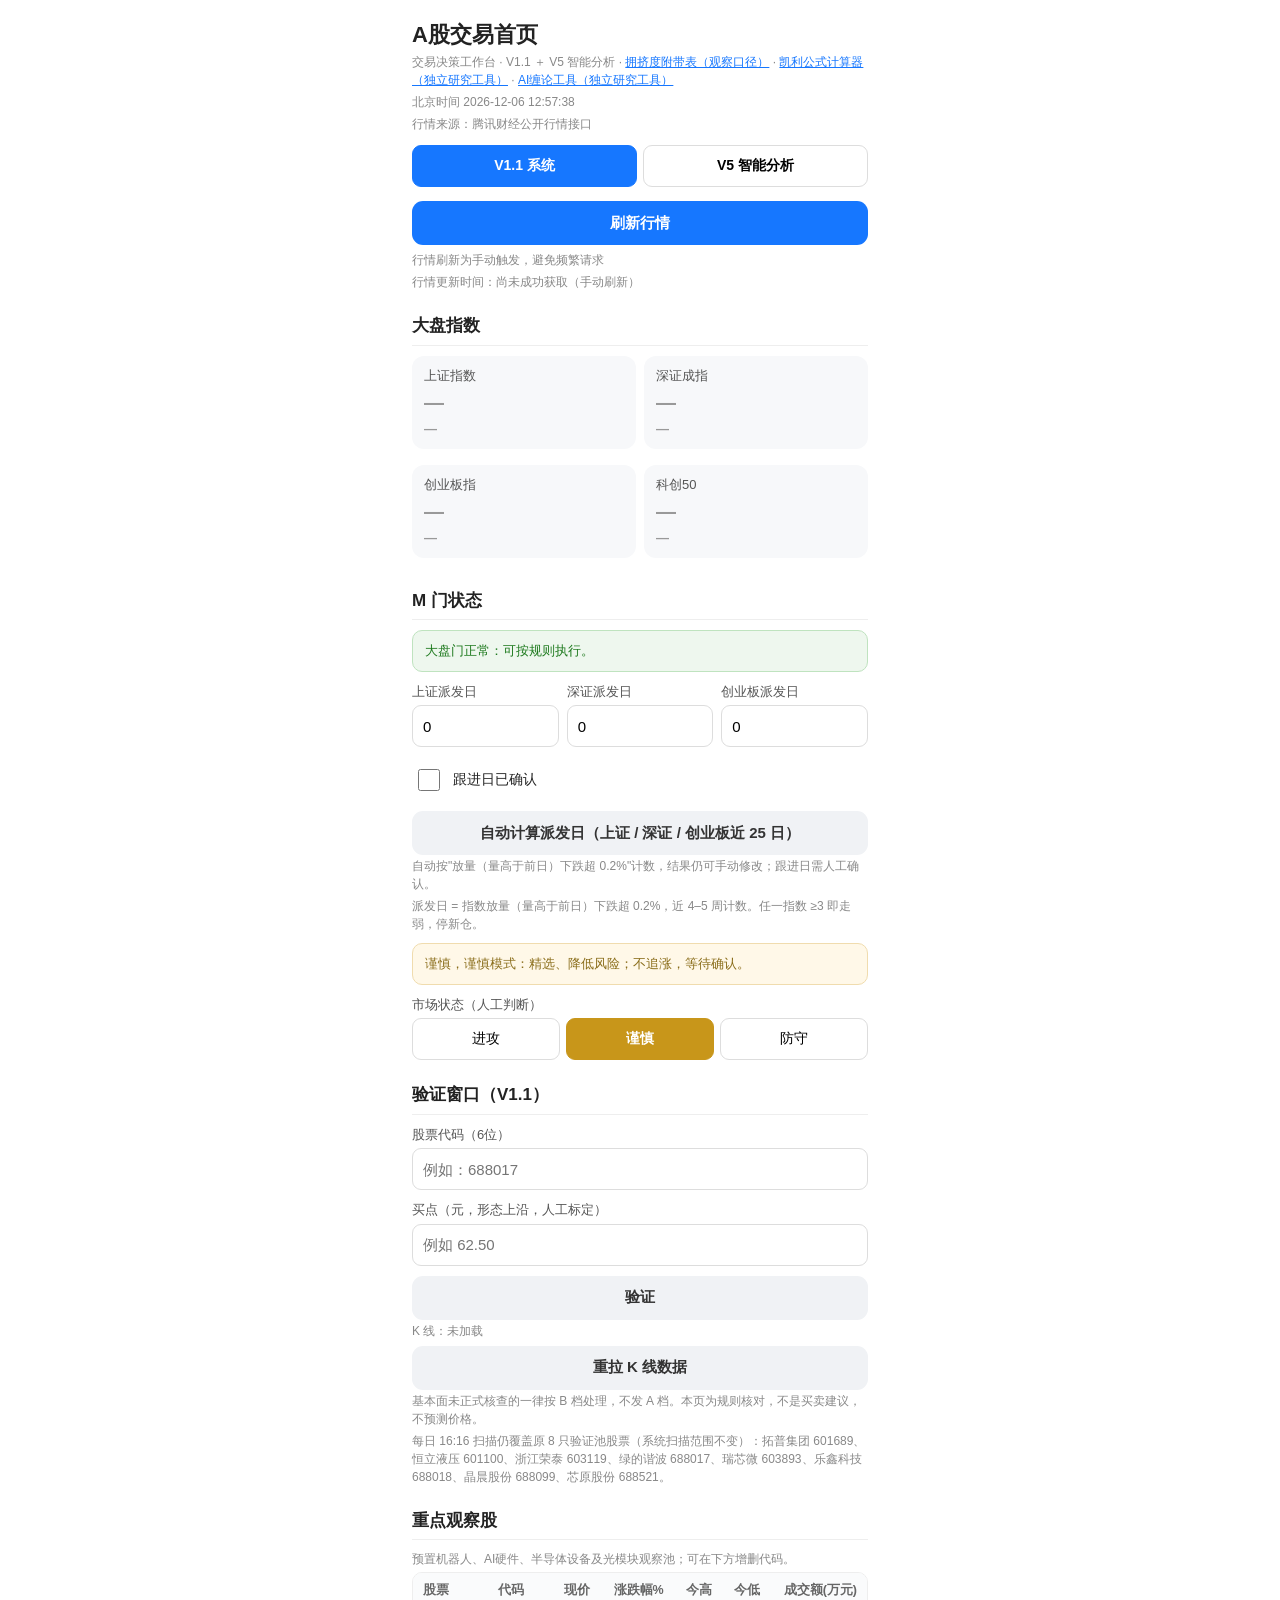
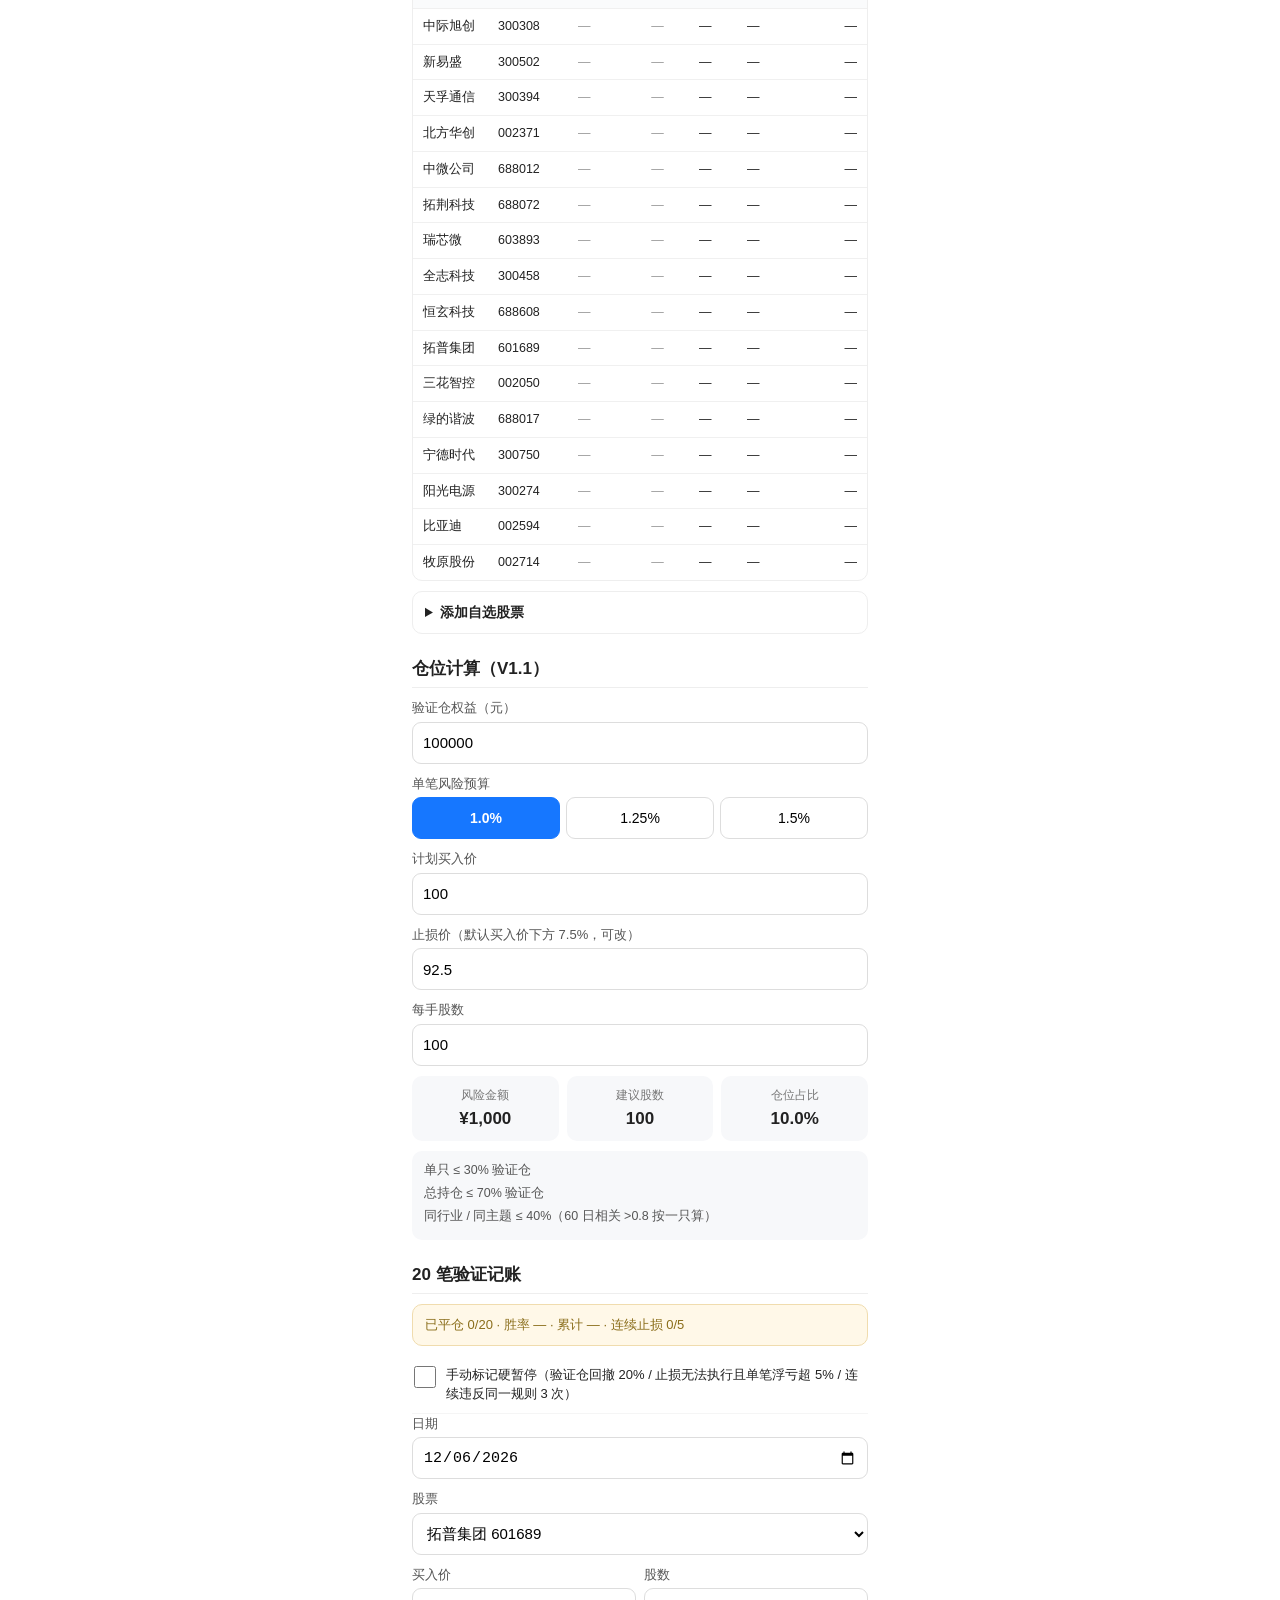
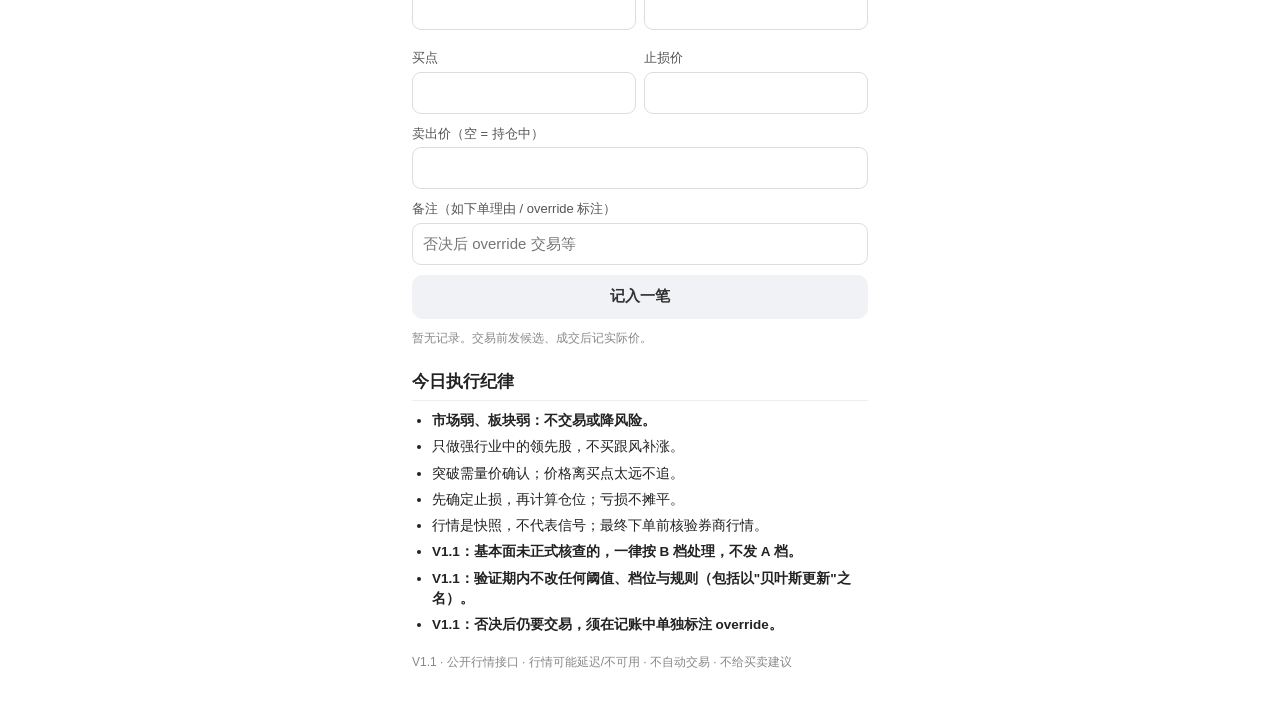
==== commit bcf6cc2f: "V5 板块筛选改用东财概念板块（t:3 翻页全量）+ 跟踪池置顶 + 关键词筛选" ====
--- a/index.html
+++ b/index.html
@@ -314,9 +314,9 @@
 
 <!-- 板块筛选 -->
 <div id="v5mSector" style="display:none">
-  <div class="field" style="margin-top:10px"><label>选择行业（东方财富行业板块）</label><select id="v5Industry"><option>加载中…</option></select></div>
+  <div class="field" style="margin-top:10px"><label>选择概念板块（东方财富概念板块）</label><input id="v5BoardFilter" type="text" placeholder="输入关键词筛选，如：机器人、电池、航天" autocomplete="off"><select id="v5Industry" style="margin-top:6px"><option>加载中…</option></select></div>
   <div class="field"><label>扫描数量（按成交额优先，10–60）</label><input id="v5TopN" type="number" value="30" min="10" max="60" inputmode="numeric"></div>
-  <button class="btn" id="v5ScanBtn">扫描行业强势股</button>
+  <button class="btn" id="v5ScanBtn">扫描概念板块强势股</button>
   <div class="progress" id="v5ProgWrap" style="display:none"><div id="v5Prog"></div></div>
   <div class="err" id="v5SectorErr" style="display:none"></div>
   <div class="table-wrap" style="margin-top:8px"><table>
@@ -324,7 +324,7 @@
     <tbody id="v5SectorBody"><tr><td colspan="9" style="text-align:center;color:#999">尚未扫描</td></tr></tbody>
   </table></div>
   <button class="btn btn-ghost" id="v5CsvBtn" style="display:none;margin-top:8px">下载扫描结果 CSV</button>
-  <div class="caption">按成交额抽取前 N 只，非全行业全量排名；技术评分 = Stage2 25 + 20日突破 10 + 55日突破 10 + 近250日高点 15 + 60日收益 15 + 120日收益 10 + 50日量比 15，非收益预测；财务/产业链需对候选逐只做单股分析。</div>
+  <div class="caption">按成交额抽取前 N 只，非全板块全量排名；技术评分 = Stage2 25 + 20日突破 10 + 55日突破 10 + 近250日高点 15 + 60日收益 15 + 120日收益 10 + 50日量比 15，非收益预测；财务/产业链需对候选逐只做单股分析。</div>
 </div>
 
 <!-- 多股比较 -->
@@ -1387,39 +1387,77 @@
 
 /* ---------- 板块筛选 ---------- */
 var industriesLoaded=false,sectorRows=[];
+var allBoards=[],pinnedBoards=[];
+/* 跟踪池 8 板块在东财概念板块里的名字（前缀匹配，如 AI制药→AI制药（医疗））；东财无同名板块时该项不置顶、不报错 */
+var PINNED_NAMES=["固态电池","人形机器人","商业航天","6G","物理AI","AI制药","AI应用","半导体设备"];
+function boardUrl(pn){
+  return "https://push2.eastmoney.com/api/qt/clist/get?pn="+pn+"&pz=100&po=1&np=1&fltt=2&invt=2&fid=f3&fs=m:90+t:3&fields=f12,f14";
+}
+function fetchJsonRetry(url,retries){
+  return fetch(url).then(function(r){if(!r.ok)throw new Error("HTTP "+r.status);return r.json();})
+    .catch(function(e){if(retries>0)return new Promise(function(res){setTimeout(function(){res(fetchJsonRetry(url,retries-1));},800);});throw e;});
+}
+function renderBoards(){
+  var sel=$("v5Industry"),q=(($("v5BoardFilter").value)||"").trim();
+  var cur=sel.value;
+  sel.innerHTML="";
+  if(!q&&pinnedBoards.length){
+    var g=document.createElement("optgroup");g.label="跟踪池";sel.appendChild(g);
+    pinnedBoards.forEach(function(d){var o=document.createElement("option");o.value=d.f12;o.textContent="★ "+d.f14;g.appendChild(o);});
+  }
+  var g2=document.createElement("optgroup");g2.label=q?"筛选结果":"全部概念板块";sel.appendChild(g2);
+  allBoards.forEach(function(d){
+    if(q&&d.f14.indexOf(q)<0)return;
+    var o=document.createElement("option");o.value=d.f12;o.textContent=d.f14;g2.appendChild(o);
+  });
+  if(cur){for(var i=0;i<sel.options.length;i++){if(sel.options[i].value===cur){sel.selectedIndex=i;break;}}}
+  if(!sel.options.length)sel.innerHTML="<option>无匹配的概念板块，换个关键词试试</option>";
+}
 function loadIndustries(){
   if(industriesLoaded)return;
-  var sel=$("v5Industry");
-  fetch("https://push2.eastmoney.com/api/qt/clist/get?pn=1&pz=200&po=1&np=1&fltt=2&invt=2&fid=f3&fs=m:90+t:2&fields=f12,f14")
-    .then(function(r){return r.json();}).then(function(j){
-      var diff=(j&&j.data&&j.data.diff)||[];
-      sel.innerHTML="";
-      diff.forEach(function(d){
-        var o=document.createElement("option");o.value=d.f12;o.textContent=d.f14;sel.appendChild(o);
-      });
-      industriesLoaded=true;
-    }).catch(function(){
-      sel.innerHTML="<option>行业列表加载失败，请切换网络后重进此页</option>";
+  var sel=$("v5Industry"),all=[],pn=1;
+  function page(){
+    return fetchJsonRetry(boardUrl(pn),1).then(function(j){
+      var d=j&&j.data;if(!d||!d.diff||!d.diff.length)return;
+      all=all.concat(d.diff);
+      if(d.total&&all.length<d.total&&pn<10){pn++;return page();}
     });
-}
+  }
+  page().then(function(){
+    if(!all.length)throw new Error("empty");
+    allBoards=all;
+    var used={};
+    PINNED_NAMES.forEach(function(n){
+      for(var i=0;i<all.length;i++){if(all[i].f14.indexOf(n)===0&&!used[all[i].f12]){pinnedBoards.push(all[i]);used[all[i].f12]=1;break;}}
+    });
+    renderBoards();
+    industriesLoaded=true;
+  }).catch(function(){
+    sel.innerHTML="<option>概念板块列表加载失败，请切换网络后重进此页</option>";
+  });
+}
+$("v5BoardFilter").oninput=function(){if(industriesLoaded)renderBoards();};
 function emFetchAll(fs,fields){
   var all=[],pn=1;
-  function one(){
+  function one(retried){
     return fetch("https://push2.eastmoney.com/api/qt/clist/get?pn="+pn+"&pz=100&po=1&np=1&fltt=2&invt=2&fid=f3&fs="+encodeURIComponent(fs)+"&fields="+fields)
-      .then(function(r){return r.json();}).then(function(j){
+      .then(function(r){if(!r.ok)throw new Error("HTTP "+r.status);return r.json();}).then(function(j){
         var d=j&&j.data;if(!d||!d.diff||!d.diff.length)return all;
         all=all.concat(d.diff);
-        if(d.total>pn*100){pn++;return one();}
+        if(d.total>pn*100){pn++;return one(false);}
         return all;
+      }).catch(function(e){
+        if(!retried)return new Promise(function(res){setTimeout(function(){res(one(true));},800);});
+        throw e;
       });
   }
-  return one();
+  return one(false);
 }
 $("v5ScanBtn").onclick=function(){
   var err=$("v5SectorErr");err.style.display="none";
-  if(!industriesLoaded){err.style.display="";err.textContent="行业列表尚未加载完成，请稍候再试。";return;}
+  if(!industriesLoaded){err.style.display="";err.textContent="概念板块列表尚未加载完成，请稍候再试。";return;}
   var bk=$("v5Industry").value;
-  var indName=$("v5Industry").selectedOptions[0].textContent;
+  var indName=$("v5Industry").selectedOptions[0].textContent.replace(/^★ /,"");
   var topn=Math.max(10,Math.min(60,parseInt($("v5TopN").value)||30));
   var btn=$("v5ScanBtn");btn.disabled=true;btn.textContent="扫描中…";
   $("v5ProgWrap").style.display="";$("v5Prog").style.width="0";
@@ -1455,13 +1493,13 @@
       $("v5CsvBtn").onclick=function(){downloadCsv(indName+"_扫描.csv",sectorRows,
         ["code","name","score","stage2","brk","near","volr","ret60","price"],
         ["代码","名称","技术评分","Stage2","55日突破","近高位","50日量比","60日收益%","最新价"]);};
-      btn.disabled=false;btn.textContent="扫描行业强势股";
+      btn.disabled=false;btn.textContent="扫描概念板块强势股";
       setTimeout(function(){$("v5ProgWrap").style.display="none";},600);
     }
     next();
   }).catch(function(e){
     err.style.display="";err.textContent="成分股获取失败："+e.message;
-    btn.disabled=false;btn.textContent="扫描行业强势股";$("v5ProgWrap").style.display="none";
+    btn.disabled=false;btn.textContent="扫描概念板块强势股";$("v5ProgWrap").style.display="none";
   });
 };
 
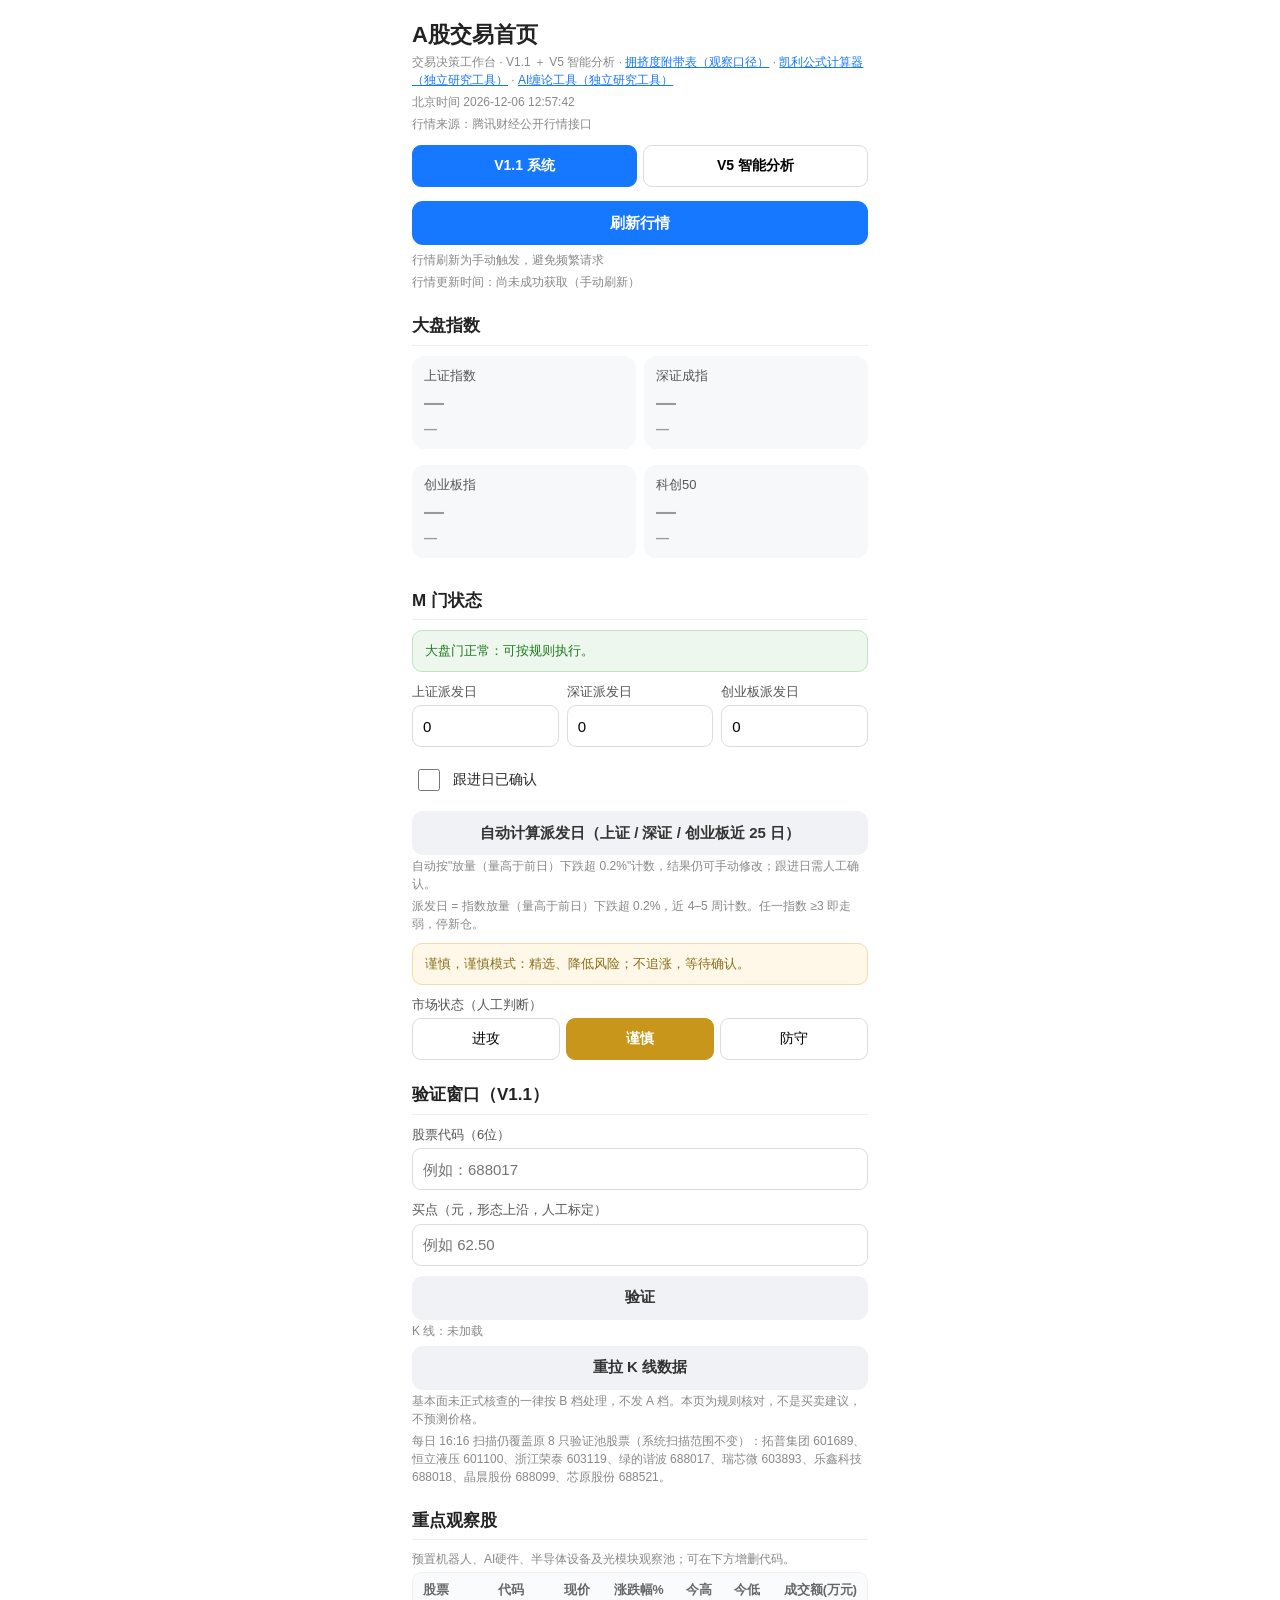
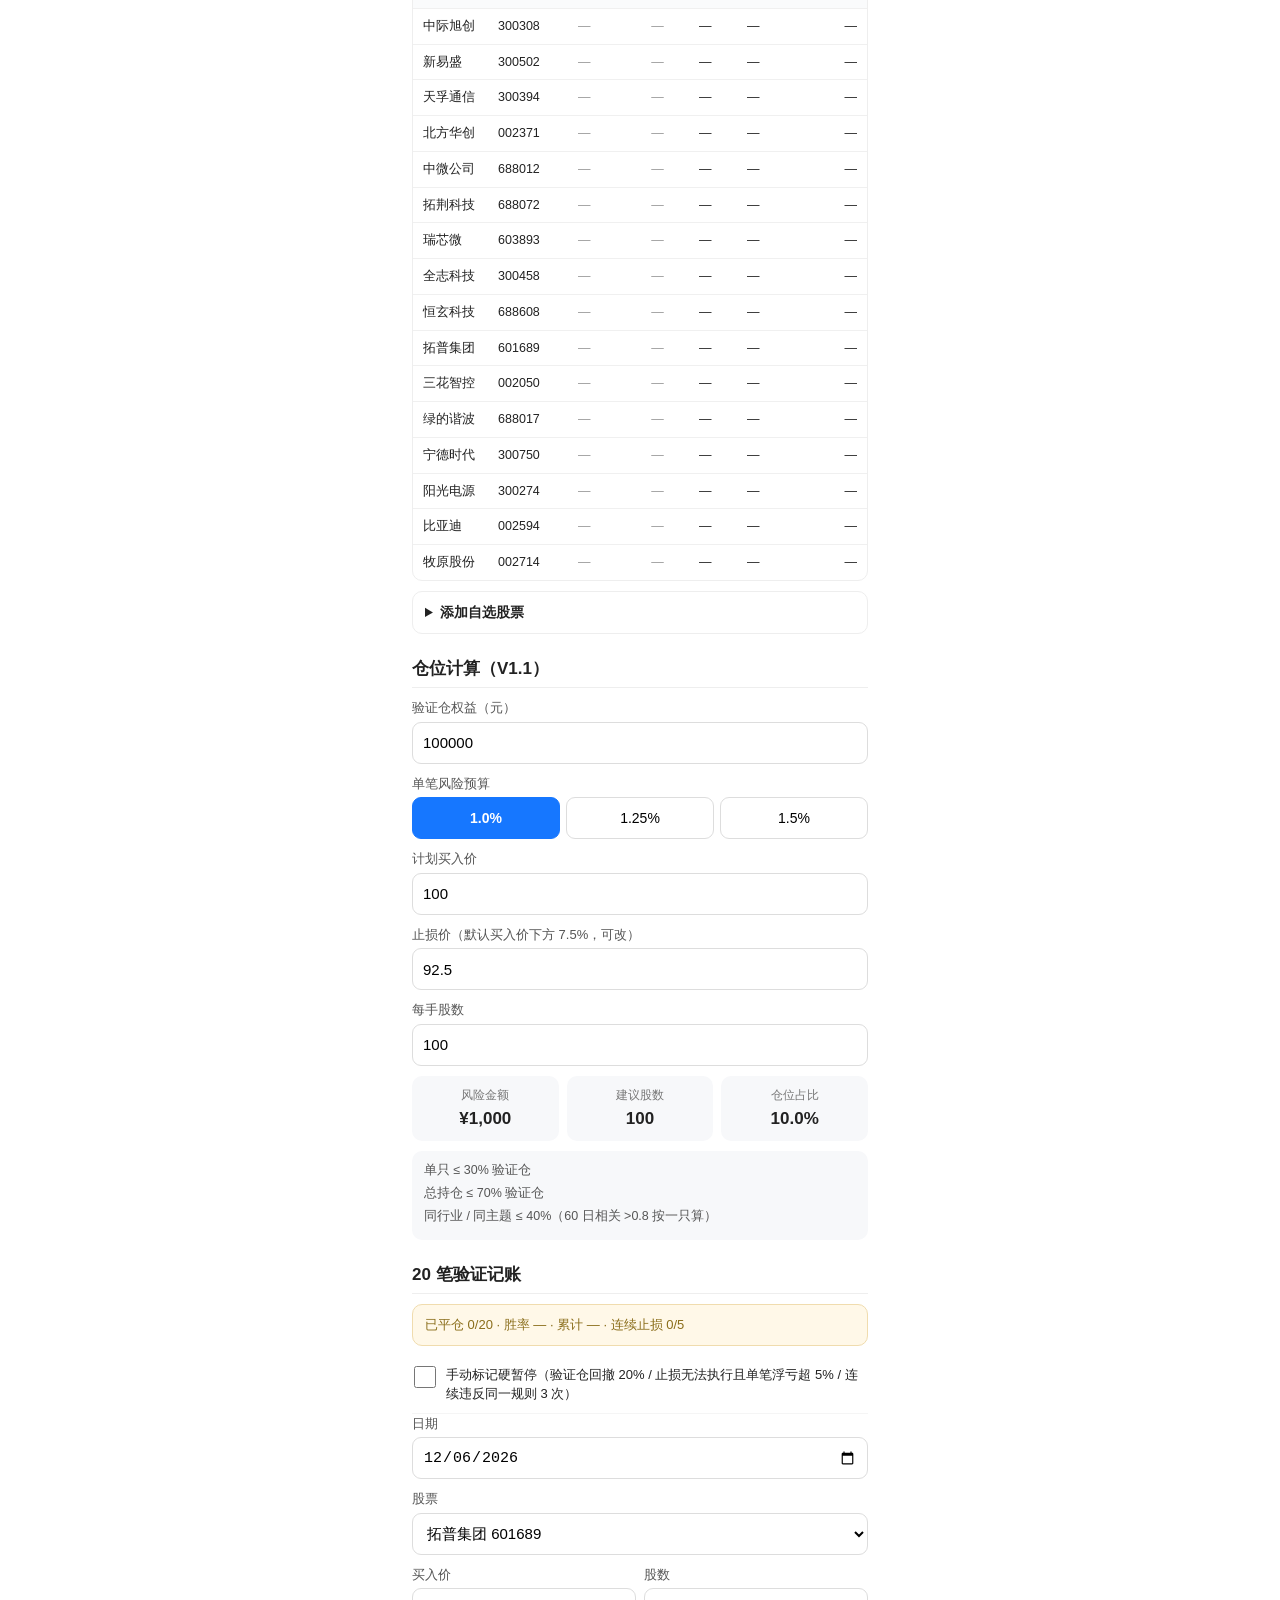
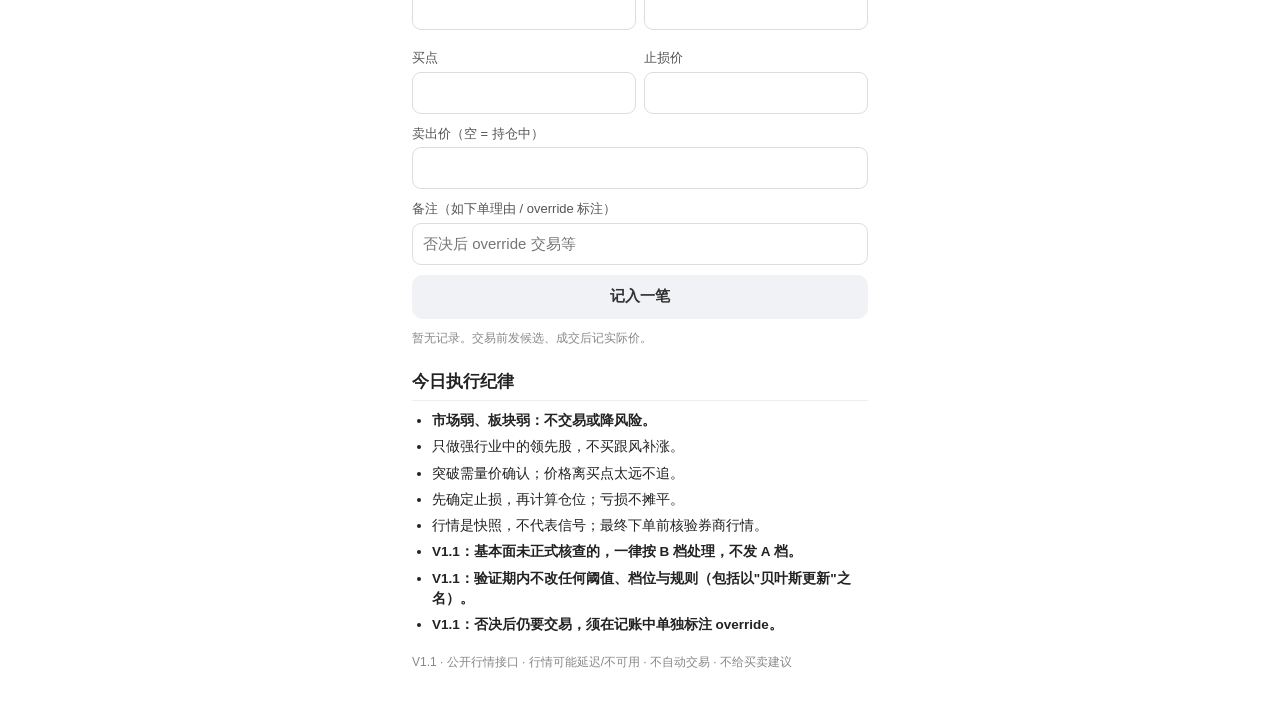
==== commit 3905ca31: "V5 概念板块拉取容错：单页失败跳过继续、每页重试 3 次、页间延迟、部分加载提示" ====
--- a/index.html
+++ b/index.html
@@ -1393,9 +1393,12 @@
 function boardUrl(pn){
   return "https://push2.eastmoney.com/api/qt/clist/get?pn="+pn+"&pz=100&po=1&np=1&fltt=2&invt=2&fid=f3&fs=m:90+t:3&fields=f12,f14";
 }
-function fetchJsonRetry(url,retries){
+function fetchJsonRetry(url,retries,delay){
   return fetch(url).then(function(r){if(!r.ok)throw new Error("HTTP "+r.status);return r.json();})
-    .catch(function(e){if(retries>0)return new Promise(function(res){setTimeout(function(){res(fetchJsonRetry(url,retries-1));},800);});throw e;});
+    .catch(function(e){
+      if(retries>0)return new Promise(function(res){setTimeout(function(){res(fetchJsonRetry(url,retries-1,(delay||800)*2));},delay||800);});
+      throw e;
+    });
 }
 function renderBoards(){
   var sel=$("v5Industry"),q=(($("v5BoardFilter").value)||"").trim();
@@ -1415,12 +1418,20 @@
 }
 function loadIndustries(){
   if(industriesLoaded)return;
-  var sel=$("v5Industry"),all=[],pn=1;
+  var sel=$("v5Industry"),all=[],pn=1,failed=[];
+  function wait(ms){return new Promise(function(res){setTimeout(res,ms);});}
   function page(){
-    return fetchJsonRetry(boardUrl(pn),1).then(function(j){
-      var d=j&&j.data;if(!d||!d.diff||!d.diff.length)return;
-      all=all.concat(d.diff);
-      if(d.total&&all.length<d.total&&pn<10){pn++;return page();}
+    return fetchJsonRetry(boardUrl(pn),2,800).then(function(j){
+      var d=j&&j.data;
+      if(d&&d.diff&&d.diff.length){
+        all=all.concat(d.diff);
+        if(d.total&&all.length<d.total&&pn<10){pn++;return wait(400).then(page);}
+        if(!d.total&&d.diff.length>=100&&pn<10){pn++;return wait(400).then(page);}
+      }
+    }).catch(function(){
+      /* 单页失败不中断整表：跳过该页继续拉下一页（东财接口今天多次 502，整页失败是常态） */
+      failed.push(pn);
+      if(pn<10){pn++;return wait(400).then(page);}
     });
   }
   page().then(function(){
@@ -1432,6 +1443,10 @@
     });
     renderBoards();
     industriesLoaded=true;
+    if(failed.length){
+      var lab=document.querySelector("#v5mSector label");
+      if(lab)lab.textContent="选择概念板块（东方财富概念板块，已加载 "+all.length+" 个，第 "+failed.join("、")+" 页未加载，可下拉刷新重试）";
+    }
   }).catch(function(){
     sel.innerHTML="<option>概念板块列表加载失败，请切换网络后重进此页</option>";
   });
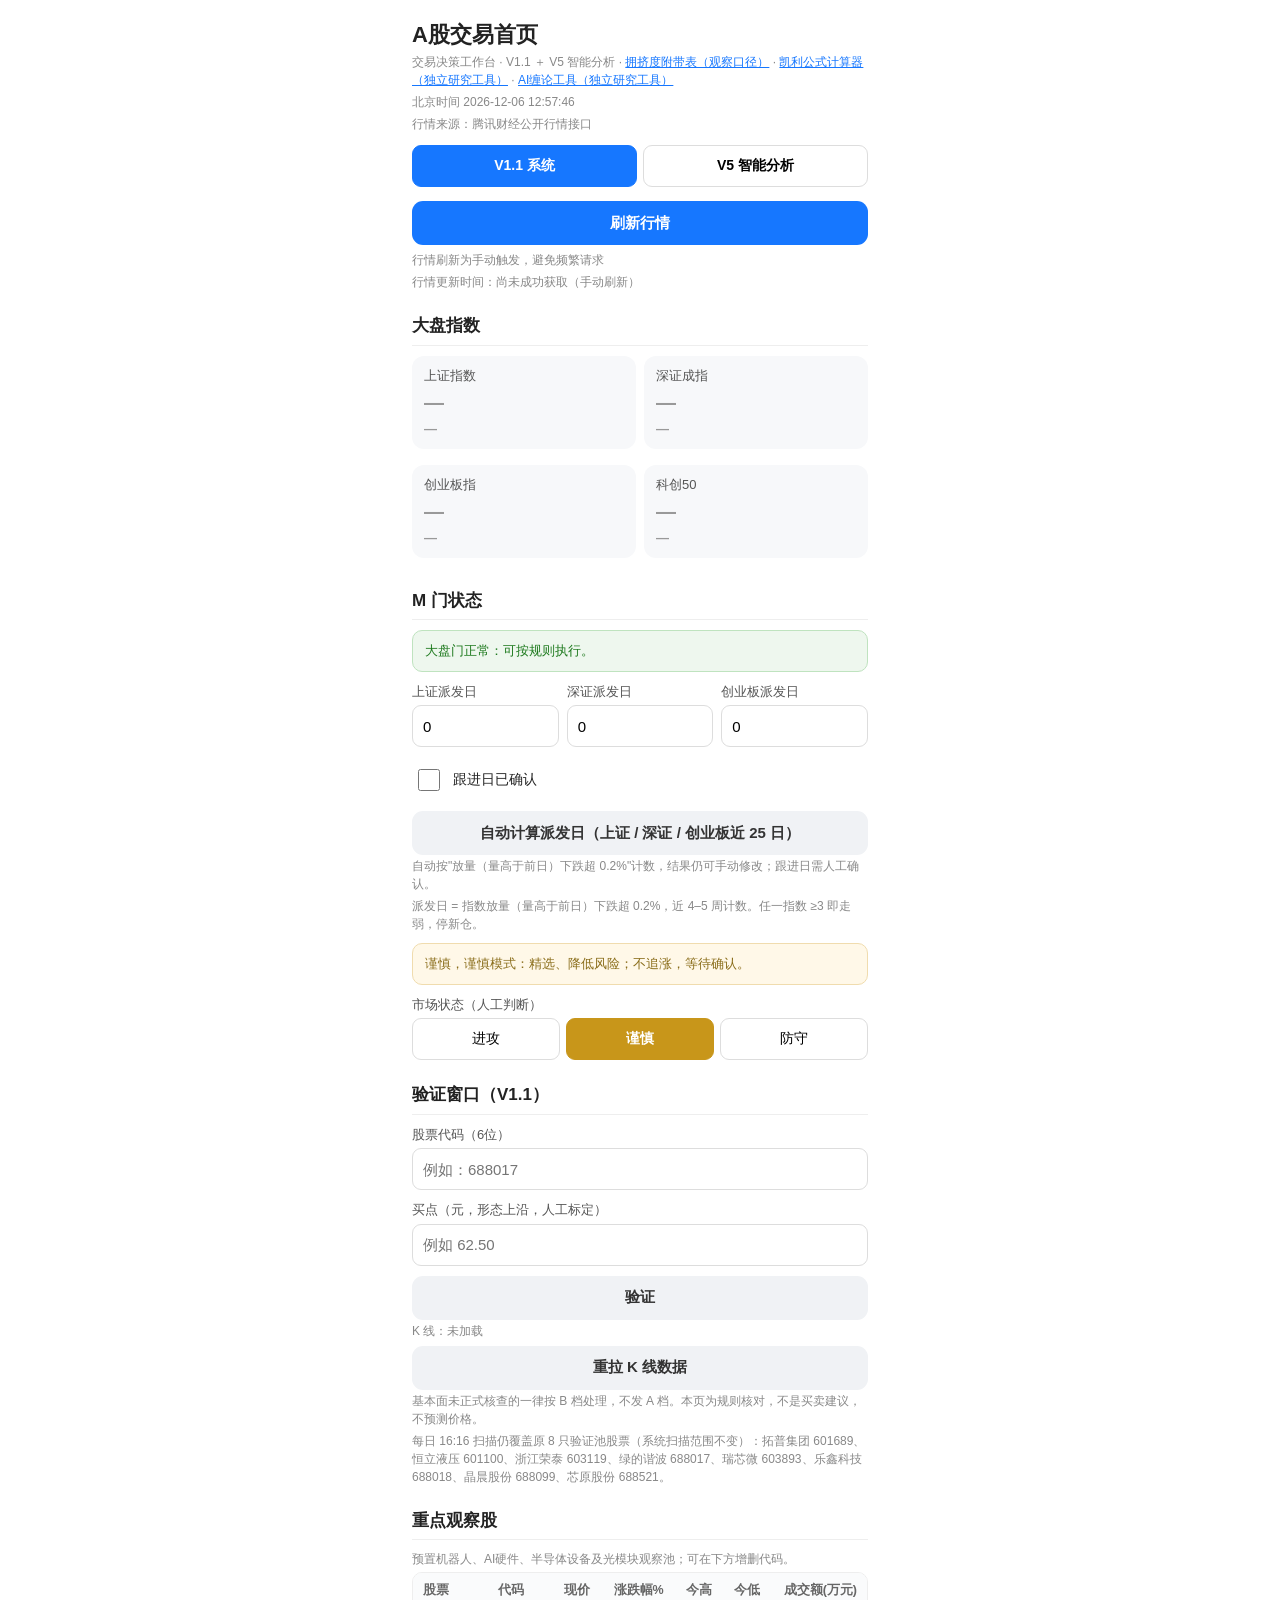
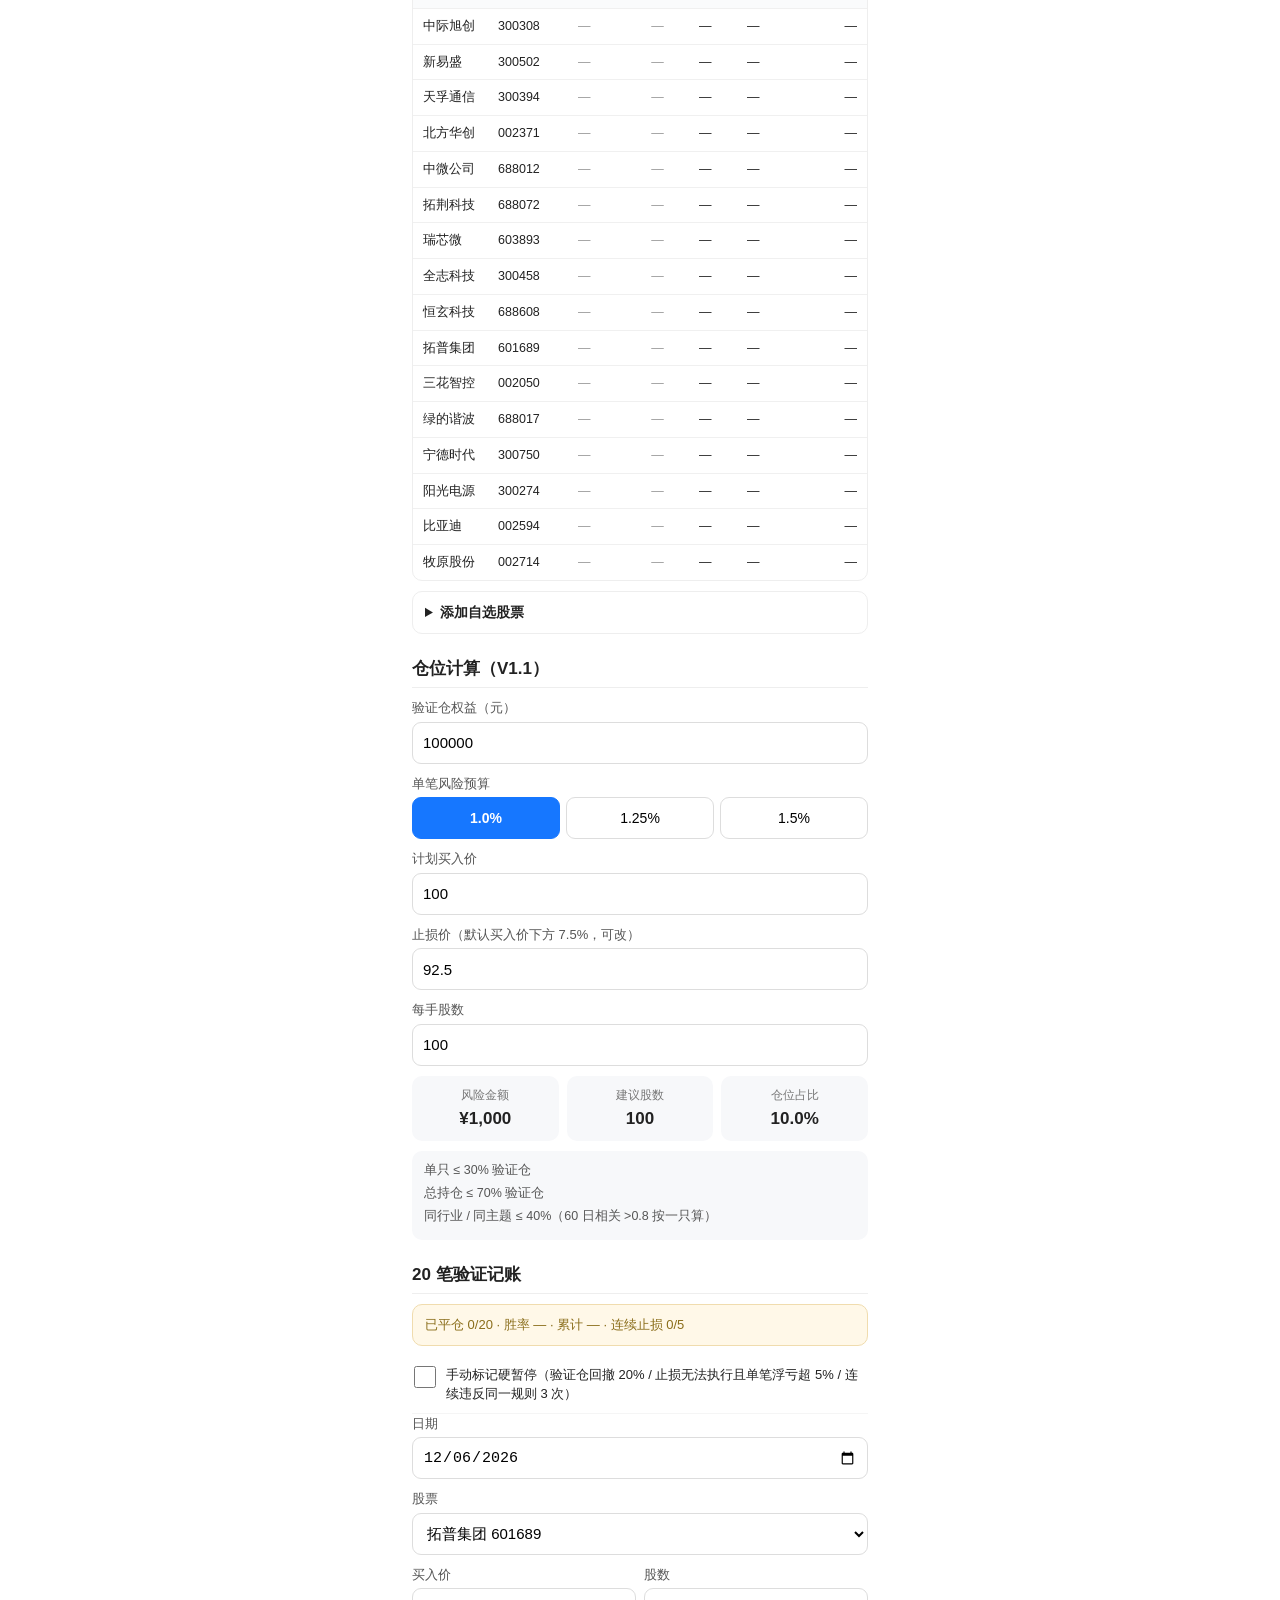
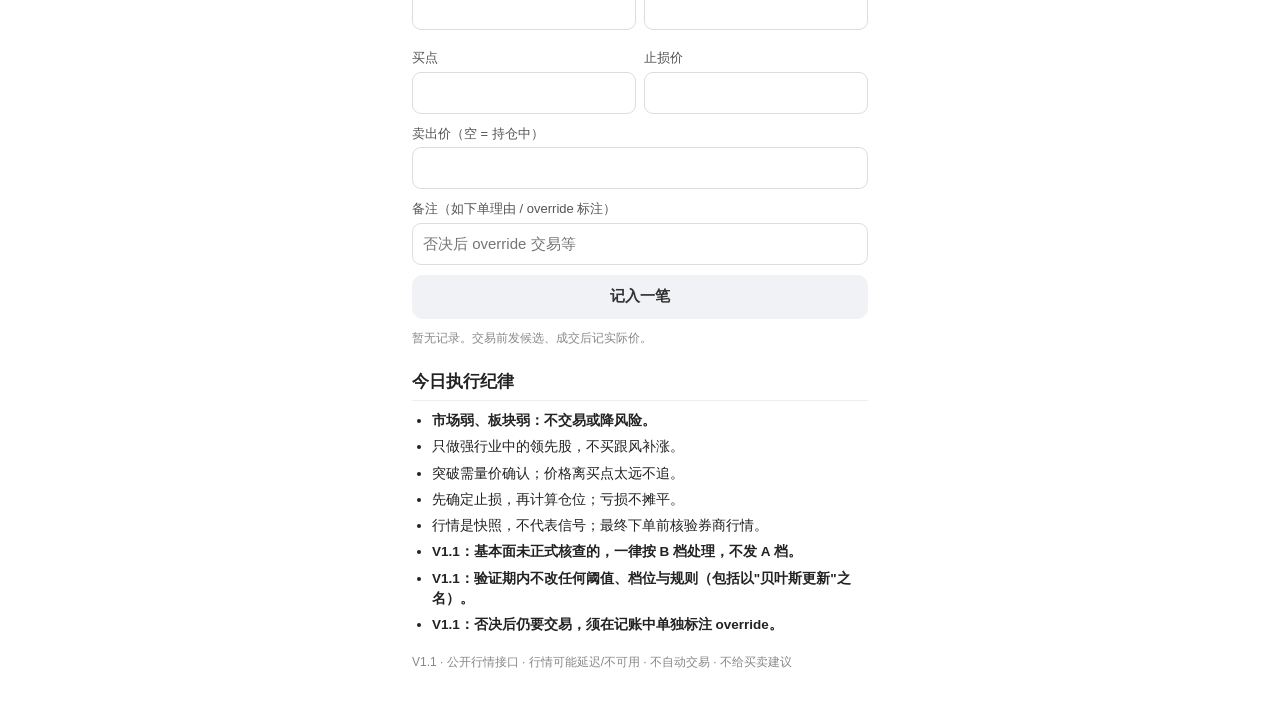
==== commit 692eaf64: "性能修复：fetch 加 15 秒超时（防挂死）、概念板块 6 页并行拉取、板块扫描与多股比较改 4 并发、财务拉取 12 秒超时" ====
--- a/index.html
+++ b/index.html
@@ -723,8 +723,16 @@
 };
 /* ---------- 刷新时同步拉取 8 只 K 线 ---------- */
 /* 本地每日 K 线（同源 data/klines.json，由 GitHub Actions 收盘后更新）优先 */
+/* fetch 超时：同 V5（该块独立作用域，另备一份） */
+function fetchTimeout(url,ms,opts){
+  opts=opts||{};
+  if(typeof AbortController==="undefined")return fetch(url,opts);
+  var c=new AbortController(),t=setTimeout(function(){c.abort();},ms||15000);
+  opts.signal=c.signal;
+  return fetch(url,opts).then(function(r){clearTimeout(t);return r;},function(e){clearTimeout(t);throw e;});
+}
 function loadLocalKlines(){
-  return fetch("data/klines.json",{cache:"no-store"}).then(function(r){
+  return fetchTimeout("data/klines.json",10000,{cache:"no-store"}).then(function(r){
     if(!r.ok) throw 0;
     return r.json();
   }).then(function(j){
@@ -1268,7 +1276,7 @@
   var url="https://datacenter-web.eastmoney.com/api/data/v1/get?reportName=RPT_LICO_FN_CPD&columns="+cols
     +"&filter="+encodeURIComponent('(SECURITY_CODE="'+code+'")')
     +"&pageNumber=1&pageSize=1&sortColumns=REPORTDATE&sortTypes=-1";
-  return fetch(url).then(function(r){return r.json();}).then(function(j){
+  return fetchTimeout(url,12000).then(function(r){return r.json();}).then(function(j){
     var d=j&&j.result&&j.result.data&&j.result.data[0];
     if(!d||d.YSTZ===null||d.YSTZ===undefined)return null;
     return {reportDate:String(d.REPORTDATE||"").slice(0,10),qdate:d.QDATE||"",
@@ -1393,8 +1401,16 @@
 function boardUrl(pn){
   return "https://push2.eastmoney.com/api/qt/clist/get?pn="+pn+"&pz=100&po=1&np=1&fltt=2&invt=2&fid=f3&fs=m:90+t:3&fields=f12,f14";
 }
+/* fetch 超时：AbortController，超时即 reject，避免慢速滴答回包把页面挂死（JSONP 那几路已有 12–25 秒超时，fetch 这几路原来没有） */
+function fetchTimeout(url,ms,opts){
+  opts=opts||{};
+  if(typeof AbortController==="undefined")return fetch(url,opts);
+  var c=new AbortController(),t=setTimeout(function(){c.abort();},ms||15000);
+  opts.signal=c.signal;
+  return fetch(url,opts).then(function(r){clearTimeout(t);return r;},function(e){clearTimeout(t);throw e;});
+}
 function fetchJsonRetry(url,retries,delay){
-  return fetch(url).then(function(r){if(!r.ok)throw new Error("HTTP "+r.status);return r.json();})
+  return fetchTimeout(url,15000).then(function(r){if(!r.ok)throw new Error("HTTP "+r.status);return r.json();})
     .catch(function(e){
       if(retries>0)return new Promise(function(res){setTimeout(function(){res(fetchJsonRetry(url,retries-1,(delay||800)*2));},delay||800);});
       throw e;
@@ -1418,23 +1434,29 @@
 }
 function loadIndustries(){
   if(industriesLoaded)return;
-  var sel=$("v5Industry"),all=[],pn=1,failed=[];
-  function wait(ms){return new Promise(function(res){setTimeout(res,ms);});}
-  function page(){
+  var sel=$("v5Industry"),all=[],failed=[];
+  var loadOpt=sel.options[0];
+  function setProg(){if(loadOpt)loadOpt.textContent="概念板块加载中…（已取 "+all.length+" 个）";}
+  /* 单页：失败记页号、不抛错（由外层汇总），供并行拉取 */
+  function page(pn){
     return fetchJsonRetry(boardUrl(pn),2,800).then(function(j){
       var d=j&&j.data;
-      if(d&&d.diff&&d.diff.length){
-        all=all.concat(d.diff);
-        if(d.total&&all.length<d.total&&pn<10){pn++;return wait(400).then(page);}
-        if(!d.total&&d.diff.length>=100&&pn<10){pn++;return wait(400).then(page);}
-      }
-    }).catch(function(){
-      /* 单页失败不中断整表：跳过该页继续拉下一页（东财接口今天多次 502，整页失败是常态） */
-      failed.push(pn);
-      if(pn<10){pn++;return wait(400).then(page);}
-    });
+      return {diff:(d&&d.diff)||[],total:(d&&d.total)||0};
+    }).catch(function(){failed.push(pn);return {diff:[],total:0};});
   }
-  page().then(function(){
+  /* 先拉第 1 页拿到总数，再并行拉剩余页：6 页串行改并行，总耗时≈最慢的一页 */
+  page(1).then(function(r1){
+    all=all.concat(r1.diff);
+    if(!all.length)throw new Error("empty");
+    setProg();
+    var pages=r1.total?Math.min(10,Math.ceil(r1.total/100)):6;
+    if(pages<=1)return;
+    var rest=[];
+    for(var p=2;p<=pages;p++){
+      rest.push(page(p).then(function(r){all=all.concat(r.diff);setProg();}));
+    }
+    return Promise.all(rest);
+  }).then(function(){
     if(!all.length)throw new Error("empty");
     allBoards=all;
     var used={};
@@ -1455,7 +1477,7 @@
 function emFetchAll(fs,fields){
   var all=[],pn=1;
   function one(retried){
-    return fetch("https://push2.eastmoney.com/api/qt/clist/get?pn="+pn+"&pz=100&po=1&np=1&fltt=2&invt=2&fid=f3&fs="+encodeURIComponent(fs)+"&fields="+fields)
+    return fetchTimeout("https://push2.eastmoney.com/api/qt/clist/get?pn="+pn+"&pz=100&po=1&np=1&fltt=2&invt=2&fid=f3&fs="+encodeURIComponent(fs)+"&fields="+fields,15000)
       .then(function(r){if(!r.ok)throw new Error("HTTP "+r.status);return r.json();}).then(function(j){
         var d=j&&j.data;if(!d||!d.diff||!d.diff.length)return all;
         all=all.concat(d.diff);
@@ -1481,21 +1503,24 @@
     var rows=cons.filter(function(d){return d.f12&&/^\d{6}$/.test(String(d.f12));})
       .map(function(d){return {code:String(d.f12),name:d.f14||"",amt:parseFloat(d.f6)||0};})
       .sort(function(a,b){return b.amt-a.amt;}).slice(0,topn);
-    var out=[],i=0;
-    function next(){
-      if(i>=rows.length){finish();return;}
-      var r=rows[i];
-      sinaKline(sinaSym(r.code),250).then(function(kl){
+    var out=[],done=0,idx=0,CONC=4;
+    function worker(){
+      if(idx>=rows.length)return Promise.resolve();
+      var r=rows[idx++];
+      return sinaKline(sinaSym(r.code),250).then(function(kl){
         var t=calcTech(kl);
         if(t)out.push({code:r.code,name:r.name,amt:r.amt,score:techScore(t),stage2:t.stage2?"是":"否",
           brk:t.breakout55?"是":"否",near:t.nearhigh?"是":"否",
           volr:isNaN(t.volratio)?DASH:t.volratio.toFixed(2)+"x",
           ret60:isNaN(t.ret60)?DASH:(t.ret60*100).toFixed(2)+"%",price:t.price});
       }).catch(function(){}).finally(function(){
-        i++;$("v5Prog").style.width=Math.round(i/rows.length*100)+"%";
-        setTimeout(next,120);
+        done++;$("v5Prog").style.width=Math.round(done/rows.length*100)+"%";
+        return worker();
       });
     }
+    var workers=[];
+    for(var w=0;w<Math.min(CONC,rows.length);w++)workers.push(worker());
+    Promise.all(workers).then(finish);
     function finish(){
       out.sort(function(a,b){return b.score-a.score;});
       sectorRows=out;
@@ -1511,7 +1536,6 @@
       btn.disabled=false;btn.textContent="扫描概念板块强势股";
       setTimeout(function(){$("v5ProgWrap").style.display="none";},600);
     }
-    next();
   }).catch(function(e){
     err.style.display="";err.textContent="成分股获取失败："+e.message;
     btn.disabled=false;btn.textContent="扫描概念板块强势股";$("v5ProgWrap").style.display="none";
@@ -1528,11 +1552,11 @@
   $("v5CmpCsvBtn").style.display="none";cmpRows=[];
   var qcodes=codes.map(function(c){return {mkt:mktOf(c),code:c};});
   qqQuote(qcodes).catch(function(){return {};}).then(function(qmap){
-    var out=[],i=0;
-    function next(){
-      if(i>=codes.length){finish();return;}
-      var c=codes[i];
-      sinaKline(sinaSym(c),350).then(function(kl){
+    var out=[],done=0,idx=0,CONC=4;
+    function worker(){
+      if(idx>=codes.length)return Promise.resolve();
+      var c=codes[idx++];
+      return sinaKline(sinaSym(c),350).then(function(kl){
         var t=calcTech(kl),q=qmap[c]||{};
         if(t)out.push({code:c,name:q.name||"",score:techScore(t),stage2:t.stage2?"是":"否",
           brk:t.breakout55?"是":"否",volr:isNaN(t.volratio)?DASH:t.volratio.toFixed(2)+"x",
@@ -1540,8 +1564,11 @@
           price:!isNaN(q.price)?q.price:t.price});
         else out.push({code:c,name:q.name||"",score:DASH,stage2:DASH,brk:DASH,volr:DASH,ret60:DASH,price:DASH,err:"K线不足"});
       }).catch(function(){out.push({code:c,name:"",score:DASH,stage2:DASH,brk:DASH,volr:DASH,ret60:DASH,price:DASH,err:"请求失败"});})
-      .finally(function(){i++;setTimeout(next,120);});
+      .finally(function(){done++;return worker();});
     }
+    var workers=[];
+    for(var w=0;w<Math.min(CONC,codes.length);w++)workers.push(worker());
+    Promise.all(workers).then(finish);
     function finish(){
       out.sort(function(a,b){return (b.score===DASH?-1:b.score)-(a.score===DASH?-1:a.score);});
       cmpRows=out;
@@ -1555,7 +1582,6 @@
         ["代码","名称","技术评分","Stage2","55日突破","50日量比","60日收益%","最新价"]);};
       btn.disabled=false;btn.textContent="比较股票";
     }
-    next();
   });
 };
 function downloadCsv(filename,rows,keys,headers){
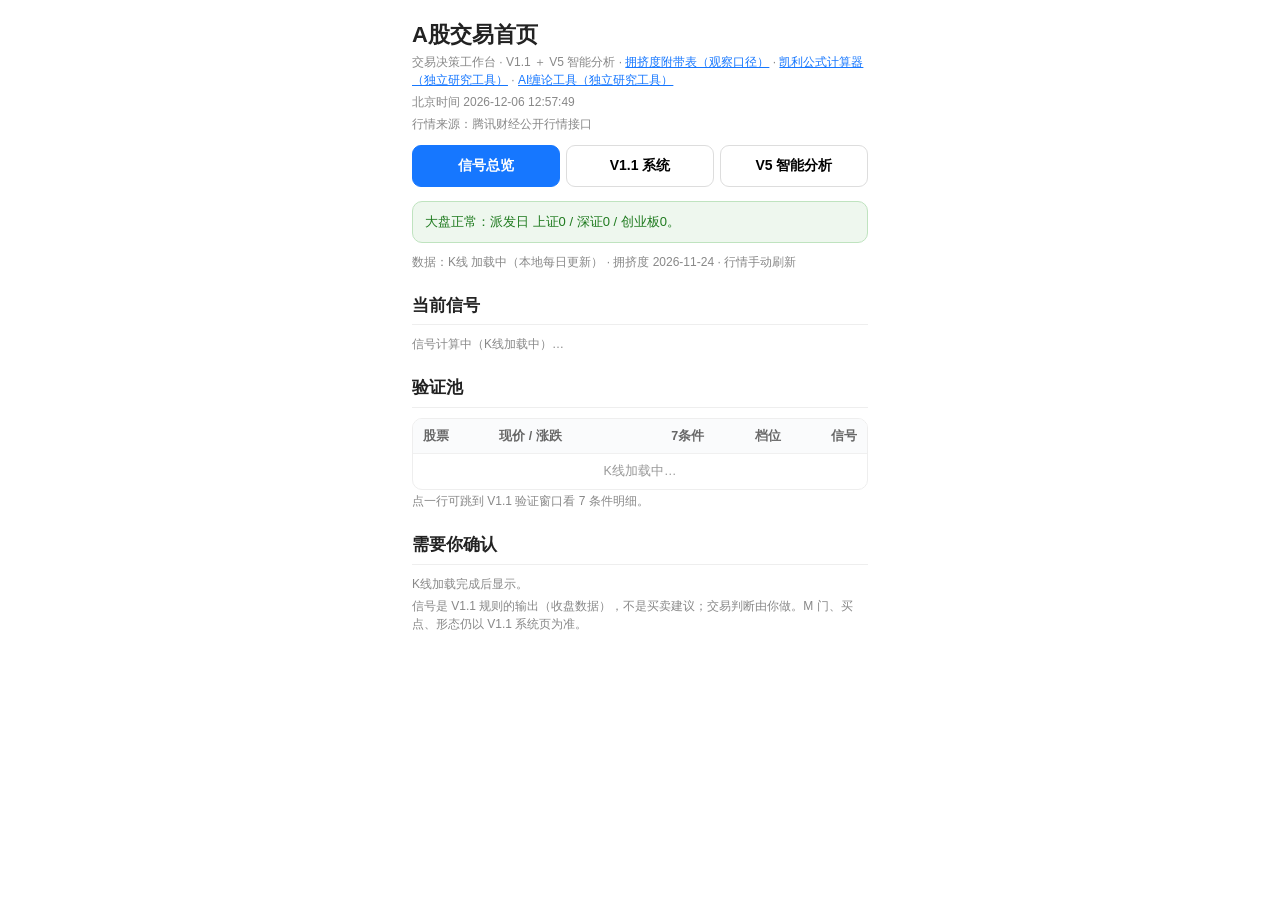
==== commit fcd86613: "新增信号总览页（默认首页）：M 门一句话、当前信号流、验证池信号徽章、待确认清单；只呈现 V1.1 规则输出，不改冻结规则" ====
--- a/index.html
+++ b/index.html
@@ -63,6 +63,18 @@
   .badge.a{background:#eef7ee;color:#1e7a1e;border:1px solid #bfe3bf}
   .badge.b{background:#fff8e8;color:#8a6d1a;border:1px solid #f0dcae}
   .badge.c{background:#f4f6f8;color:#888;border:1px solid #e2e6ea}
+  /* 信号总览 */
+  .sig-row{display:flex;gap:8px;align-items:flex-start;padding:9px 2px;border-bottom:1px solid #f0f0f0;font-size:14px;line-height:1.5}
+  .sig-row:last-child{border-bottom:none}
+  .sig-dot{flex:none;width:8px;height:8px;border-radius:50%;margin-top:7px}
+  .sig-dot.g{background:#1e7a1e}.sig-dot.a{background:#d99a00}.sig-dot.r{background:#b02a2a}.sig-dot.n{background:#bbb}
+  .sig-tag{flex:none;font-size:11px;padding:2px 7px;border-radius:8px;background:#f4f6f8;color:#666;border:1px solid #e2e6ea;white-space:nowrap}
+  .sig-new{flex:none;font-size:11px;padding:2px 7px;border-radius:8px;background:#fdeaea;color:#b02a2a;border:1px solid #f3b8b8;font-weight:700}
+  .sig-pill{display:inline-block;font-size:11px;padding:2px 8px;border-radius:9px;border:1px solid #e2e6ea;background:#f4f6f8;color:#555;white-space:nowrap;margin:1px 2px 1px 0}
+  .sig-pill.g{background:#eef7ee;color:#1e7a1e;border-color:#bfe3bf}
+  .sig-pill.a{background:#fff8e8;color:#8a6d1a;border-color:#f0dcae}
+  .sig-pill.r{background:#fdeaea;color:#b02a2a;border-color:#f3b8b8}
+  .sig-poolrow{cursor:pointer}
   .chk{display:flex;gap:10px;align-items:flex-start;padding:9px 2px;border-bottom:1px solid #f5f5f5;font-size:13px}
   .chk:last-child{border-bottom:none}
   .chk input{width:22px;height:22px;margin:1px 0 0;flex:none}
@@ -106,10 +118,26 @@
   <div class="caption" id="bjTime"></div>
   <div class="caption">行情来源：腾讯财经公开行情接口</div>
   <div class="seg" id="tabBar">
-    <button data-tab="v11" class="on">V1.1 系统</button>
+    <button data-tab="sig" class="on">信号总览</button>
+    <button data-tab="v11">V1.1 系统</button>
     <button data-tab="v5">V5 智能分析</button>
   </div>
-  <div id="tabV11">
+  <div id="tabSig">
+    <div class="banner careful" id="sigMkt" style="margin-top:14px">大盘状态加载中…</div>
+    <div class="caption" id="sigDataLine">数据加载中…</div>
+    <h2>当前信号</h2>
+    <div id="sigFeed"><div class="caption">信号计算中…</div></div>
+    <h2>验证池</h2>
+    <div class="table-wrap"><table>
+      <thead><tr><th>股票</th><th>现价 / 涨跌</th><th>7条件</th><th>档位</th><th>信号</th></tr></thead>
+      <tbody id="sigPoolBody"><tr><td colspan="5" style="text-align:center;color:#999">加载中…</td></tr></tbody>
+    </table></div>
+    <div class="caption">点一行可跳到 V1.1 验证窗口看 7 条件明细。</div>
+    <h2>需要你确认</h2>
+    <div id="sigTodo"><div class="caption">加载中…</div></div>
+    <div class="caption">信号是 V1.1 规则的输出（收盘数据），不是买卖建议；交易判断由你做。M 门、买点、形态仍以 V1.1 系统页为准。</div>
+  </div>
+  <div id="tabV11" style="display:none">
 
   <div class="err" id="quoteError"></div>
 
@@ -485,7 +513,7 @@
     var n = parseInt($("mg"+i).value, 10);
     v.dist[i] = isNaN(n) ? 0 : Math.max(0, Math.min(10, n));
   }
-  saveMgate(v); renderMgate(); vwRenderRows();
+  saveMgate(v); renderMgate(); vwRenderRows(); renderSignals();
   try{ if(typeof calcPosV11==="function") calcPosV11(); }catch(e){}
 }
 function initMgate(){
@@ -626,6 +654,7 @@
   try{ localStorage.setItem(LS_VW, vwCode); }catch(e){}
 }
 function vwRenderRows(){
+  renderSignals();
   if(!vwCode) return;
   var buy = parseFloat($("vwBuy").value);
   var auto = autoChecks(vwCode, buy);
@@ -767,6 +796,7 @@
   if(btn){ btn.disabled = true; btn.textContent = "K线拉取中…"; }
   function done(){
     vwKlineStatus();
+    renderSignals();
     if(btn){ btn.disabled = false; btn.textContent = "重拉 K 线数据"; }
     if(cb) cb();
   }
@@ -1077,6 +1107,138 @@
   $("hardStopWarn").style.display = cs>=5 ? "" : "none";
 }
 
+/* ---------- 信号总览：只呈现 V1.1 规则输出，不改规则 ---------- */
+/* 信号 = 已触发的规则输出（事实+数值），不是买卖建议；交易判断由用户做 */
+var LS_SIG = "v11_sig_snapshot";
+var crowdMap = {}, crowdDate = "", crowdTried = false;
+function sigLoadCrowd(){
+  fetchTimeout("data/crowding.json",10000,{cache:"no-store"}).then(function(r){
+    if(!r.ok) throw 0; return r.json();
+  }).then(function(j){
+    if(j && j.days && j.days.length){
+      var last = j.days[j.days.length-1];
+      crowdDate = last.date || "";
+      crowdMap = {};
+      (last.rows||[]).forEach(function(r){ if(r && r.code) crowdMap[r.code] = r; });
+    }
+  }).catch(function(){}).finally(function(){ crowdTried = true; renderSignals(); });
+}
+function sigBreakout55(rows){
+  var n = rows.length; if(n < 56) return false;
+  var lastC = parseFloat(rows[n-1].close), mx = -Infinity;
+  for(var i=n-56;i<n-1;i++){ var h = parseFloat(rows[i].high); if(h>mx) mx = h; }
+  return lastC > mx;
+}
+function sigTodayDist(sym){
+  var rows = indexKlines[sym]; if(!rows || rows.length < 2) return null;
+  var n = rows.length;
+  var pv = parseFloat(rows[n-2].close), cv = parseFloat(rows[n-1].close);
+  var pvol = parseFloat(rows[n-2].volume), cvol = parseFloat(rows[n-1].volume);
+  if(cvol>pvol && cv/pv-1 < -0.002) return {day: rows[n-1].day, chg: (cv/pv-1)*100};
+  return null;
+}
+function sigLoadPrev(){
+  try{ var v = JSON.parse(localStorage.getItem(LS_SIG)||"null"); return Array.isArray(v)?v:null; }catch(e){ return null; }
+}
+function sigSave(keys){ try{ localStorage.setItem(LS_SIG, JSON.stringify(keys)); }catch(e){} }
+function renderSignals(){
+  var feed = $("sigFeed"), pool = $("sigPoolBody"), todoBox = $("sigTodo"), mkt = $("sigMkt");
+  if(!feed || !pool || !todoBox || !mkt) return;
+  var mg = loadMgate();
+  var weak = mg.dist.some(function(d){ return (+d)>=3; });
+  var auto = null;
+  if(indexKlines["sh000001"] && indexKlines["sz399001"] && indexKlines["sz399006"]){
+    auto = [countDistDays(indexKlines["sh000001"]), countDistDays(indexKlines["sz399001"]), countDistDays(indexKlines["sz399006"])];
+  }
+  var mTxt = weak
+    ? "大盘走弱：派发日 上证"+mg.dist[0]+" / 深证"+mg.dist[1]+" / 创业板"+mg.dist[2]+"，停新仓。"
+    : "大盘正常：派发日 上证"+mg.dist[0]+" / 深证"+mg.dist[1]+" / 创业板"+mg.dist[2]+"。";
+  if(mg.follow) mTxt += "跟进日已确认。";
+  if(auto) mTxt += "（自动复核 "+auto[0]+"/"+auto[1]+"/"+auto[2]+(auto.join()===mg.dist.join()?"，与手动一致":"，与手动不一致")+"）";
+  mkt.textContent = mTxt;
+  mkt.className = "banner " + (weak ? "defend" : "attack");
+  $("sigDataLine").textContent = "数据：K线 " + (KLINE_DATE||"加载中") + "（本地每日更新）" + (crowdDate ? " · 拥挤度 " + crowdDate : (crowdTried ? " · 拥挤度未取到" : " · 拥挤度加载中")) + " · 行情手动刷新";
+  var loaded = 0;
+  V11_POOL.forEach(function(it){ var r = klines[it[1]]; if(r && r.length >= 60) loaded++; });
+  if(loaded === 0){
+    feed.innerHTML = '<div class="caption">信号计算中（K线加载中）…</div>';
+    pool.innerHTML = '<tr><td colspan="5" style="text-align:center;color:#999">K线加载中…</td></tr>';
+    todoBox.innerHTML = '<div class="caption">K线加载完成后显示。</div>';
+    return;
+  }
+  var items = [];
+  var rowsHtml = "", todos = [];
+  var noBuy = [], shapeOnly = [];
+  V11_POOL.forEach(function(it){
+    var name = it[0], code = it[1];
+    var rows = klines[code];
+    var q = getQ(code);
+    var c = checkOf(code), buy = parseFloat(c.buy);
+    var tier = "c", okCount = null, pills = [];
+    if(rows && rows.length >= 60){
+      var a = autoChecks(code, buy);
+      tier = tierOf2(a, c.shape, buy);
+      okCount = 0; a.forEach(function(x){ if(x.ok===true) okCount++; });
+      var a1 = a[0], a3 = a[2], a6 = a[4], a7 = a[5];
+      if(tier === "a") items.push({dot:"g", tag:"A档", html:"<b>"+name+"</b>：7 条件全通过", key:code+":A", pri:1});
+      if(a1.ok===true) items.push({dot:"g", tag:"条件1", html:"<b>"+name+"</b>："+a1.text, key:code+":c1", pri:2});
+      if(a6.ok===true){ items.push({dot:"g", tag:"条件6", html:"<b>"+name+"</b>："+a6.text, key:code+":c6", pri:2}); pills.push('<span class="sig-pill g">放量</span>'); }
+      if(sigBreakout55(rows)){ items.push({dot:"g", tag:"趋势", html:"<b>"+name+"</b>：55日突破", key:code+":brk55", pri:2}); pills.push('<span class="sig-pill g">55日突破</span>'); }
+      if(a3.text.indexOf("落后区")>=0){ items.push({dot:"a", tag:"条件3", html:"<b>"+name+"</b>："+a3.text, key:code+":lag", pri:3}); pills.push('<span class="sig-pill a">落后区</span>'); }
+      if(a7.ok===false){ items.push({dot:"r", tag:"条件7", html:"<b>"+name+"</b>："+a7.text, key:code+":late", pri:3}); pills.push('<span class="sig-pill r">偏晚</span>'); }
+      if(!(buy>0)) noBuy.push(name);
+      else if(!c.shape && a.every(function(x){ return x.ok===true; })) shapeOnly.push(name);
+    } else {
+      if(!(buy>0)) noBuy.push(name);
+    }
+    var cr = crowdMap[code];
+    if(cr){
+      if(cr.status === "拥挤"){
+        items.push({dot:"r", tag:"拥挤度", html:"<b>"+name+"</b>：拥挤（换手分位 "+(cr.turnover_pct==null?"—":cr.turnover_pct)+"%）", key:code+":crowd", pri:3});
+        pills.push('<span class="sig-pill r">拥挤</span>');
+      } else if(cr.status === "观察"){
+        pills.push('<span class="sig-pill a">观察</span>');
+      }
+    }
+    rowsHtml += '<tr class="sig-poolrow" data-code="'+code+'"><td><b>'+name+'</b><br><span style="color:#999;font-size:12px">'+code+'</span></td>'
+      + '<td class="'+cls(q.pct)+'">'+fmt2(q.price)+'<br><span style="font-size:12px">'+fmtPct(q.pct)+'</span></td>'
+      + '<td>'+(okCount==null?"—":okCount+"/7")+'</td>'
+      + '<td><span class="badge '+tier+'">'+TIER_TXT[tier]+'</span></td>'
+      + '<td>'+(pills.length?pills.join(""):"<span style=\"color:#bbb\">—</span>")+'</td></tr>';
+  });
+  [["上证指数","sh000001"],["深证成指","sz399001"],["创业板指","sz399006"]].forEach(function(ix){
+    var d = sigTodayDist(ix[1]);
+    if(d) items.push({dot:"r", tag:"M门", html:"<b>"+ix[0]+"</b>：今日放量下跌（派发日特征，"+d.chg.toFixed(2)+"%，"+d.day+"）", key:ix[1]+":dist", pri:0});
+  });
+  items.sort(function(x,y){ return x.pri-y.pri; });
+  var prev = sigLoadPrev();
+  var keys = items.map(function(s){ return s.key; });
+  feed.innerHTML = items.length ? items.map(function(s){
+    var isNew = prev && prev.indexOf(s.key) < 0;
+    return '<div class="sig-row"><span class="sig-dot '+s.dot+'"></span><div style="flex:1">'+s.html+'</div><span class="sig-tag">'+s.tag+'</span>'+(isNew?'<span class="sig-new">新</span>':"")+'</div>';
+  }).join("") : '<div class="caption">当前无触发中的信号（K线 '+(KLINE_DATE||"—")+'）。</div>';
+  sigSave(keys);
+  pool.innerHTML = rowsHtml;
+  pool.querySelectorAll(".sig-poolrow").forEach(function(tr){
+    tr.onclick = function(){ sigJump(tr.getAttribute("data-code")); };
+  });
+  if(noBuy.length) todos.push({dot:"a", html:"买点未填："+noBuy.join("、")+" — 条件1/6/7无法判断，去 V1.1 验证窗口填买点"});
+  shapeOnly.forEach(function(n){ todos.push({dot:"g", html:n+"：6 项自动全通过，只差形态确认（勾选后即 A 档）"}); });
+  if(auto && auto.join()!==mg.dist.join()) todos.push({dot:"a", html:"M门：手动派发日（"+mg.dist.join("/")+"）与自动复核（"+auto.join("/")+"）不一致，以手动为准，或点「自动计算派发日」同步"});
+  if(weak && !mg.follow) todos.push({dot:"r", html:"大盘走弱，跟进日未确认"});
+  if(crowdTried && !crowdDate) todos.push({dot:"a", html:"拥挤度未取到（网络异常），徽章暂不显示"});
+  todoBox.innerHTML = todos.length ? todos.map(function(t){
+    return '<div class="sig-row"><span class="sig-dot '+t.dot+'"></span><div style="flex:1">'+t.html+'</div></div>';
+  }).join("") : '<div class="caption">没有待确认事项。</div>';
+}
+function sigJump(code){
+  var b = document.querySelector('#tabBar button[data-tab="v11"]');
+  if(b) b.click();
+  $("vwCode").value = code;
+  vwVerify();
+  window.scrollTo(0,0);
+}
+
 /* ---------- 刷新 ---------- */
 function refreshQuotes(){
   var btn = $("refreshBtn"), errBox = $("quoteError");
@@ -1115,6 +1277,7 @@
 });
 renderIndexes(); vwRenderQuote(); renderWatch(); renderCustomQuotes();  /* 先渲染空表（显示 —），再拉行情 */
 refreshQuotes();
+renderSignals(); sigLoadCrowd();
 })();
 </script>
 <script>
@@ -1130,9 +1293,10 @@
   b.onclick=function(){
     tabBtns.forEach(function(x){x.classList.remove("on");});
     b.classList.add("on");
-    var v5=b.getAttribute("data-tab")==="v5";
-    $("tabV11").style.display=v5?"none":"";
-    $("tabV5").style.display=v5?"":"none";
+    var t=b.getAttribute("data-tab");
+    $("tabSig").style.display=t==="sig"?"":"none";
+    $("tabV11").style.display=t==="v11"?"":"none";
+    $("tabV5").style.display=t==="v5"?"":"none";
     window.scrollTo(0,0);
   };
 });
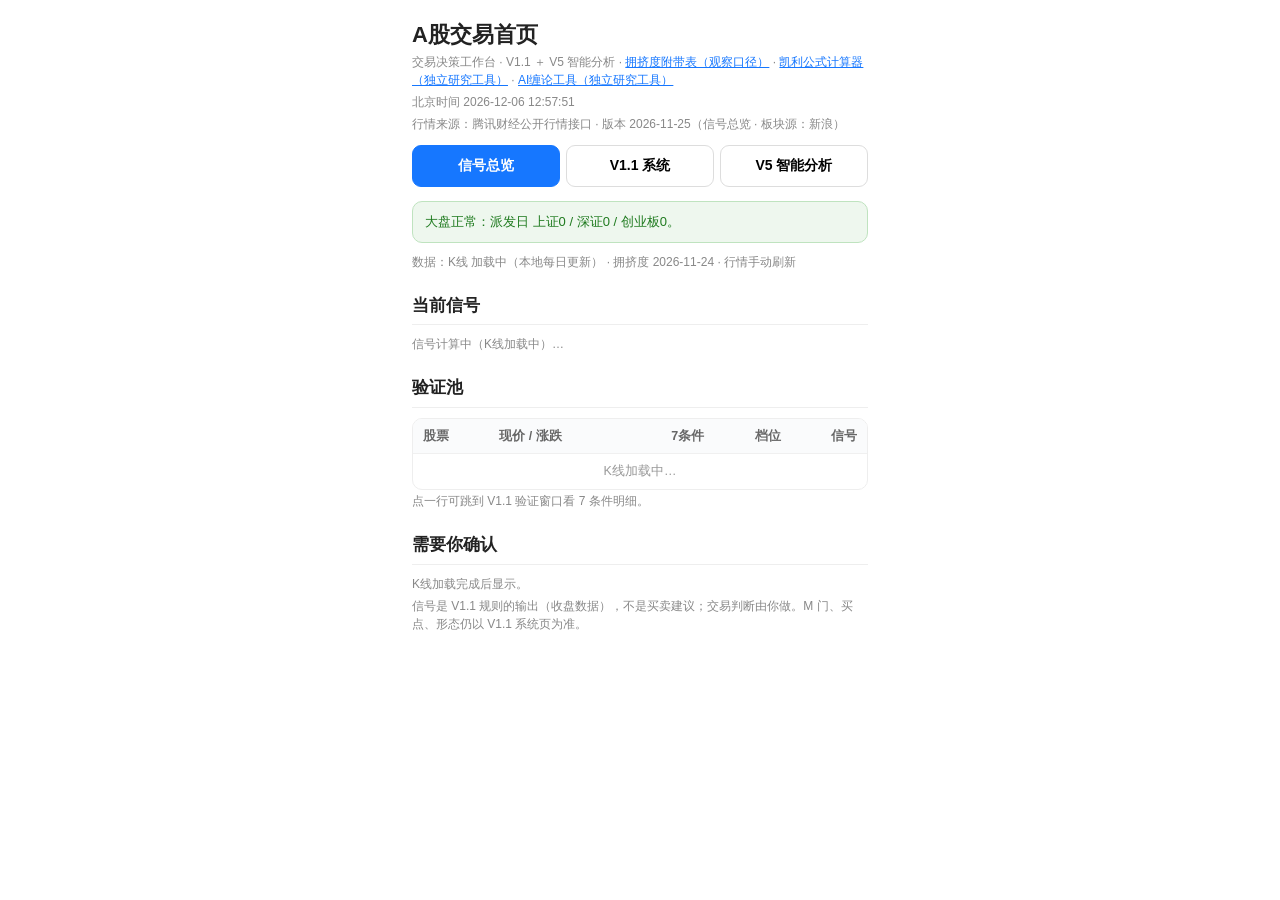
==== commit f9f29bac: "V5 板块换源：清单改走本地快照 data/boards.json（新浪 834 板块），成分股改走新浪 getHQNodeData（东财 clist 频繁 502）" ====
--- a/index.html
+++ b/index.html
@@ -116,7 +116,7 @@
   <h1>A股交易首页</h1>
   <div class="caption">交易决策工作台 · V1.1 ＋ V5 智能分析 · <a href="crowding.html" style="color:#1677ff">拥挤度附带表（观察口径）</a> · <a href="kelly.html" style="color:#1677ff">凯利公式计算器（独立研究工具）</a> · <a href="chan.html" style="color:#1677ff">AI缠论工具（独立研究工具）</a></div>
   <div class="caption" id="bjTime"></div>
-  <div class="caption">行情来源：腾讯财经公开行情接口</div>
+  <div class="caption">行情来源：腾讯财经公开行情接口 · 版本 2026-11-25（信号总览 · 板块源：新浪）</div>
   <div class="seg" id="tabBar">
     <button data-tab="sig" class="on">信号总览</button>
     <button data-tab="v11">V1.1 系统</button>
@@ -342,7 +342,7 @@
 
 <!-- 板块筛选 -->
 <div id="v5mSector" style="display:none">
-  <div class="field" style="margin-top:10px"><label>选择概念板块（东方财富概念板块）</label><input id="v5BoardFilter" type="text" placeholder="输入关键词筛选，如：机器人、电池、航天" autocomplete="off"><select id="v5Industry" style="margin-top:6px"><option>加载中…</option></select></div>
+  <div class="field" style="margin-top:10px"><label>选择概念板块（新浪概念板块）</label><input id="v5BoardFilter" type="text" placeholder="输入关键词筛选，如：机器人、电池、航天" autocomplete="off"><select id="v5Industry" style="margin-top:6px"><option>加载中…</option></select></div>
   <div class="field"><label>扫描数量（按成交额优先，10–60）</label><input id="v5TopN" type="number" value="30" min="10" max="60" inputmode="numeric"></div>
   <button class="btn" id="v5ScanBtn">扫描概念板块强势股</button>
   <div class="progress" id="v5ProgWrap" style="display:none"><div id="v5Prog"></div></div>
@@ -1560,11 +1560,11 @@
 /* ---------- 板块筛选 ---------- */
 var industriesLoaded=false,sectorRows=[];
 var allBoards=[],pinnedBoards=[];
-/* 跟踪池 8 板块在东财概念板块里的名字（前缀匹配，如 AI制药→AI制药（医疗））；东财无同名板块时该项不置顶、不报错 */
-var PINNED_NAMES=["固态电池","人形机器人","商业航天","6G","物理AI","AI制药","AI应用","半导体设备"];
-function boardUrl(pn){
-  return "https://push2.eastmoney.com/api/qt/clist/get?pn="+pn+"&pz=100&po=1&np=1&fltt=2&invt=2&fid=f3&fs=m:90+t:3&fields=f12,f14";
-}
+/* 跟踪池 8 板块在新浪概念里的名字：match 为快照里的实际板块名（AI制药→AI应用（医药医疗）无前缀匹配，须全名）；新浪无同名板块时该项不置顶、不报错 */
+var PINNED_NAMES=[
+  {match:"固态电池"},{match:"人形机器人"},{match:"商业航天"},{match:"6G概念"},
+  {match:"物理AI"},{match:"AI应用（医药医疗）"},{match:"AI应用"},{match:"半导体设备"}
+];
 /* fetch 超时：AbortController，超时即 reject，避免慢速滴答回包把页面挂死（JSONP 那几路已有 12–25 秒超时，fetch 这几路原来没有） */
 function fetchTimeout(url,ms,opts){
   opts=opts||{};
@@ -1596,63 +1596,44 @@
   if(cur){for(var i=0;i<sel.options.length;i++){if(sel.options[i].value===cur){sel.selectedIndex=i;break;}}}
   if(!sel.options.length)sel.innerHTML="<option>无匹配的概念板块，换个关键词试试</option>";
 }
+/* 概念板块清单改走本地快照 data/boards.json（新浪热门概念+概念板块，2026-11-25 取，同名去重 834 个）：东财 clist 当前频繁 502，手机端多次拉取失败；清单变化慢，快照优先加载、同源必通 */
 function loadIndustries(){
   if(industriesLoaded)return;
-  var sel=$("v5Industry"),all=[],failed=[];
-  var loadOpt=sel.options[0];
-  function setProg(){if(loadOpt)loadOpt.textContent="概念板块加载中…（已取 "+all.length+" 个）";}
-  /* 单页：失败记页号、不抛错（由外层汇总），供并行拉取 */
-  function page(pn){
-    return fetchJsonRetry(boardUrl(pn),2,800).then(function(j){
-      var d=j&&j.data;
-      return {diff:(d&&d.diff)||[],total:(d&&d.total)||0};
-    }).catch(function(){failed.push(pn);return {diff:[],total:0};});
-  }
-  /* 先拉第 1 页拿到总数，再并行拉剩余页：6 页串行改并行，总耗时≈最慢的一页 */
-  page(1).then(function(r1){
-    all=all.concat(r1.diff);
-    if(!all.length)throw new Error("empty");
-    setProg();
-    var pages=r1.total?Math.min(10,Math.ceil(r1.total/100)):6;
-    if(pages<=1)return;
-    var rest=[];
-    for(var p=2;p<=pages;p++){
-      rest.push(page(p).then(function(r){all=all.concat(r.diff);setProg();}));
-    }
-    return Promise.all(rest);
-  }).then(function(){
+  var sel=$("v5Industry");
+  fetchTimeout("data/boards.json",10000,{cache:"no-store"}).then(function(r){
+    if(!r.ok)throw new Error("HTTP "+r.status); return r.json();
+  }).then(function(j){
+    var all=(j&&j.boards)||[];
     if(!all.length)throw new Error("empty");
     allBoards=all;
     var used={};
-    PINNED_NAMES.forEach(function(n){
-      for(var i=0;i<all.length;i++){if(all[i].f14.indexOf(n)===0&&!used[all[i].f12]){pinnedBoards.push(all[i]);used[all[i].f12]=1;break;}}
+    PINNED_NAMES.forEach(function(p){
+      for(var i=0;i<all.length;i++){if(all[i].f14.indexOf(p.match)===0&&!used[all[i].f12]){pinnedBoards.push(all[i]);used[all[i].f12]=1;break;}}
     });
     renderBoards();
     industriesLoaded=true;
-    if(failed.length){
-      var lab=document.querySelector("#v5mSector label");
-      if(lab)lab.textContent="选择概念板块（东方财富概念板块，已加载 "+all.length+" 个，第 "+failed.join("、")+" 页未加载，可下拉刷新重试）";
-    }
+    var lab=document.querySelector("#v5mSector label");
+    if(lab)lab.textContent="选择概念板块（新浪热门概念+概念板块，"+(j.date||"")+" 快照，共 "+all.length+" 个）";
   }).catch(function(){
-    sel.innerHTML="<option>概念板块列表加载失败，请切换网络后重进此页</option>";
+    sel.innerHTML="<option>概念板块列表加载失败（本地快照），请重进此页重试</option>";
+    industriesLoaded=false;
   });
 }
 $("v5BoardFilter").oninput=function(){if(industriesLoaded)renderBoards();};
-function emFetchAll(fs,fields){
-  var all=[],pn=1;
-  function one(retried){
-    return fetchTimeout("https://push2.eastmoney.com/api/qt/clist/get?pn="+pn+"&pz=100&po=1&np=1&fltt=2&invt=2&fid=f3&fs="+encodeURIComponent(fs)+"&fields="+fields,15000)
-      .then(function(r){if(!r.ok)throw new Error("HTTP "+r.status);return r.json();}).then(function(j){
-        var d=j&&j.data;if(!d||!d.diff||!d.diff.length)return all;
-        all=all.concat(d.diff);
-        if(d.total>pn*100){pn++;return one(false);}
-        return all;
-      }).catch(function(e){
-        if(!retried)return new Promise(function(res){setTimeout(function(){res(one(true));},800);});
-        throw e;
-      });
-  }
-  return one(false);
+/* 板块成分股改走新浪 getHQNodeData（CORS *、实测约 2 秒、按成交额降序一次取 100 只）：东财 clist 频繁 502；新浪返回 GBK 编码 JSON，须 arrayBuffer + TextDecoder('gbk') 解码，直接 .json() 会乱码 */
+function sinaBoardStocks(node){
+  var url="https://vip.stock.finance.sina.com.cn/quotes_service/api/json_v2.php/Market_Center.getHQNodeData?page=1&num=100&sort=amount&asc=0&node="+encodeURIComponent(node)+"&_s_r_a=page";
+  return fetchTimeout(url,15000).then(function(r){
+    if(!r.ok)throw new Error("HTTP "+r.status); return r.arrayBuffer();
+  }).then(function(buf){
+    var txt;
+    try{ txt=new TextDecoder("gbk").decode(buf); }catch(e){ txt=new TextDecoder("utf-8").decode(buf); }
+    var j=JSON.parse(txt);
+    if(!j||!j.length)throw new Error("empty");
+    return j.map(function(d){
+      return {f12:String(d.code||""), f14:d.name||"", f6:(parseFloat(d.amount)||0)/10000};
+    }).filter(function(d){ return /^\d{6}$/.test(d.f12); });
+  });
 }
 $("v5ScanBtn").onclick=function(){
   var err=$("v5SectorErr");err.style.display="none";
@@ -1663,7 +1644,7 @@
   var btn=$("v5ScanBtn");btn.disabled=true;btn.textContent="扫描中…";
   $("v5ProgWrap").style.display="";$("v5Prog").style.width="0";
   $("v5CsvBtn").style.display="none";sectorRows=[];
-  emFetchAll("b:"+bk,"f12,f14,f2,f6").then(function(cons){
+  sinaBoardStocks(bk).then(function(cons){
     var rows=cons.filter(function(d){return d.f12&&/^\d{6}$/.test(String(d.f12));})
       .map(function(d){return {code:String(d.f12),name:d.f14||"",amt:parseFloat(d.f6)||0};})
       .sort(function(a,b){return b.amt-a.amt;}).slice(0,topn);
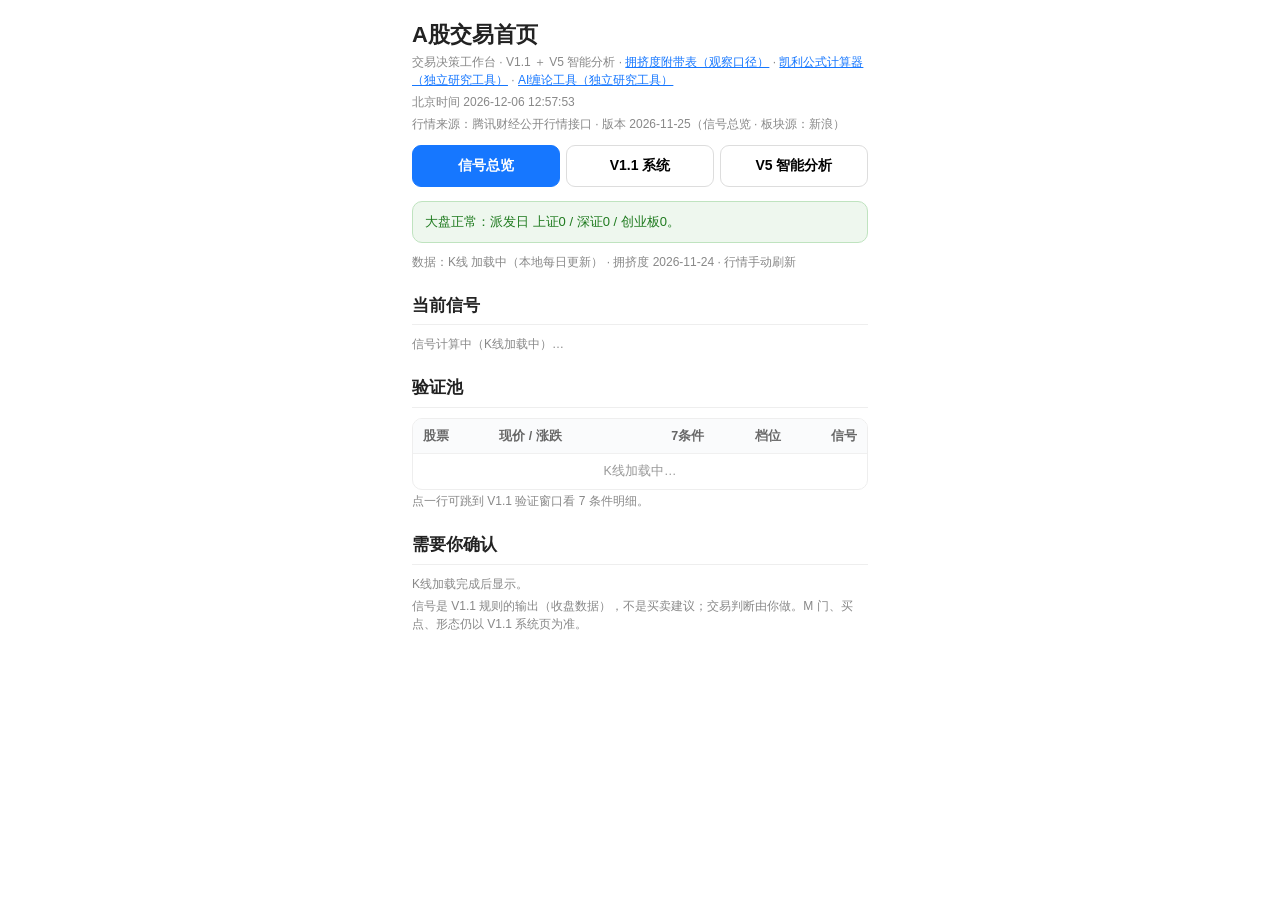
==== commit f4a56e27: "信号总览 M 门标题：手动与自动复核不一致时显示「大盘待确认」（琥珀色），不再写「正常」" ====
--- a/index.html
+++ b/index.html
@@ -1150,13 +1150,16 @@
   if(indexKlines["sh000001"] && indexKlines["sz399001"] && indexKlines["sz399006"]){
     auto = [countDistDays(indexKlines["sh000001"]), countDistDays(indexKlines["sz399001"]), countDistDays(indexKlines["sz399006"])];
   }
-  var mTxt = weak
+  var mismatch = auto && auto.join()!==mg.dist.join();
+  var mTxt = mismatch
+    ? "大盘待确认：派发日 上证"+mg.dist[0]+" / 深证"+mg.dist[1]+" / 创业板"+mg.dist[2]+"。"
+    : weak
     ? "大盘走弱：派发日 上证"+mg.dist[0]+" / 深证"+mg.dist[1]+" / 创业板"+mg.dist[2]+"，停新仓。"
     : "大盘正常：派发日 上证"+mg.dist[0]+" / 深证"+mg.dist[1]+" / 创业板"+mg.dist[2]+"。";
   if(mg.follow) mTxt += "跟进日已确认。";
   if(auto) mTxt += "（自动复核 "+auto[0]+"/"+auto[1]+"/"+auto[2]+(auto.join()===mg.dist.join()?"，与手动一致":"，与手动不一致")+"）";
   mkt.textContent = mTxt;
-  mkt.className = "banner " + (weak ? "defend" : "attack");
+  mkt.className = "banner " + (mismatch ? "careful" : (weak ? "defend" : "attack"));
   $("sigDataLine").textContent = "数据：K线 " + (KLINE_DATE||"加载中") + "（本地每日更新）" + (crowdDate ? " · 拥挤度 " + crowdDate : (crowdTried ? " · 拥挤度未取到" : " · 拥挤度加载中")) + " · 行情手动刷新";
   var loaded = 0;
   V11_POOL.forEach(function(it){ var r = klines[it[1]]; if(r && r.length >= 60) loaded++; });
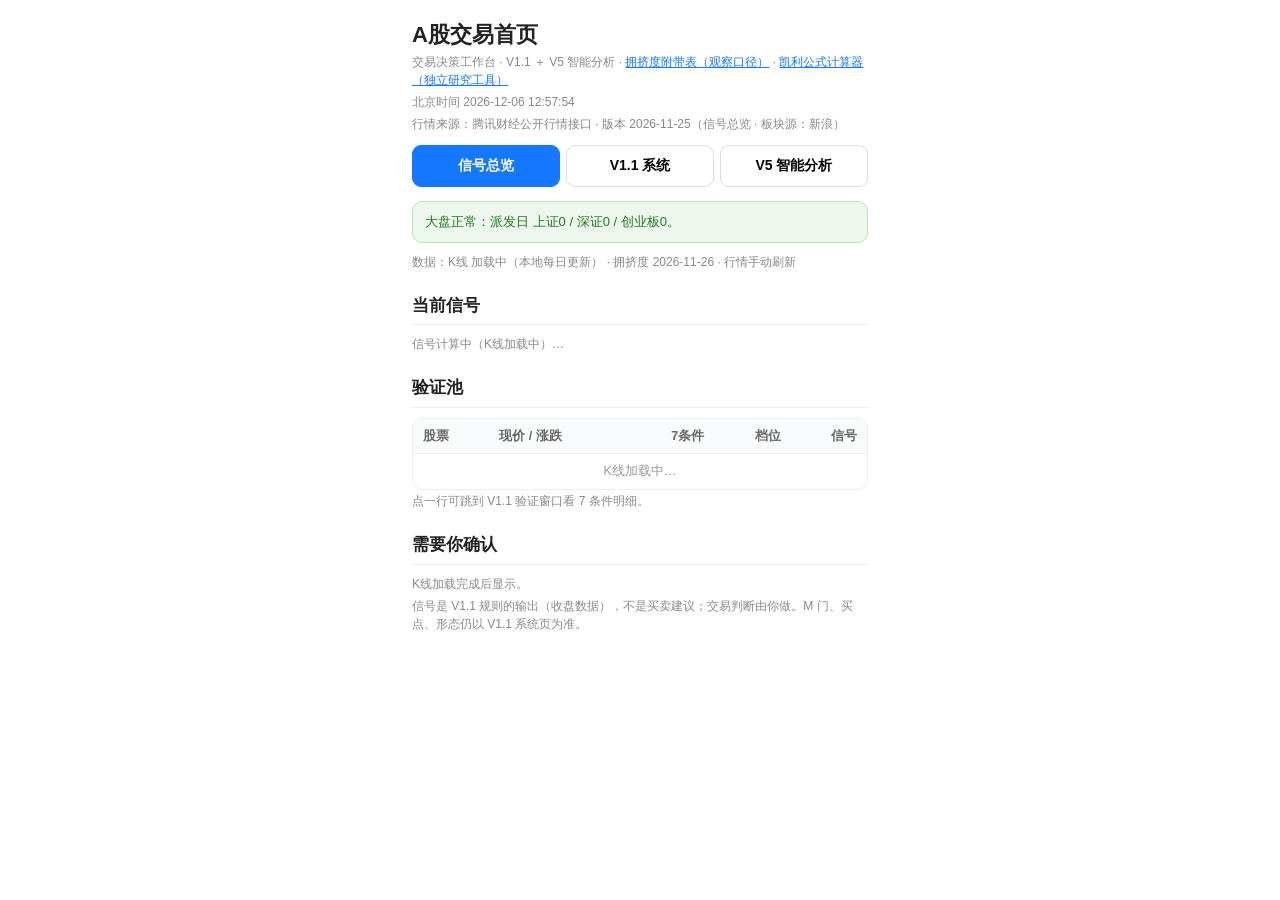
==== commit fe2efc6b: "工作台移除缠论入口：index.html/kelly.html 删除 AI 缠论工具链接（用户 2026-11-27 定：缠论无参考意义）" ====
--- a/index.html
+++ b/index.html
@@ -114,7 +114,7 @@
 <div class="wrap">
 
   <h1>A股交易首页</h1>
-  <div class="caption">交易决策工作台 · V1.1 ＋ V5 智能分析 · <a href="crowding.html" style="color:#1677ff">拥挤度附带表（观察口径）</a> · <a href="kelly.html" style="color:#1677ff">凯利公式计算器（独立研究工具）</a> · <a href="chan.html" style="color:#1677ff">AI缠论工具（独立研究工具）</a></div>
+  <div class="caption">交易决策工作台 · V1.1 ＋ V5 智能分析 · <a href="crowding.html" style="color:#1677ff">拥挤度附带表（观察口径）</a> · <a href="kelly.html" style="color:#1677ff">凯利公式计算器（独立研究工具）</a></div>
   <div class="caption" id="bjTime"></div>
   <div class="caption">行情来源：腾讯财经公开行情接口 · 版本 2026-11-25（信号总览 · 板块源：新浪）</div>
   <div class="seg" id="tabBar">
